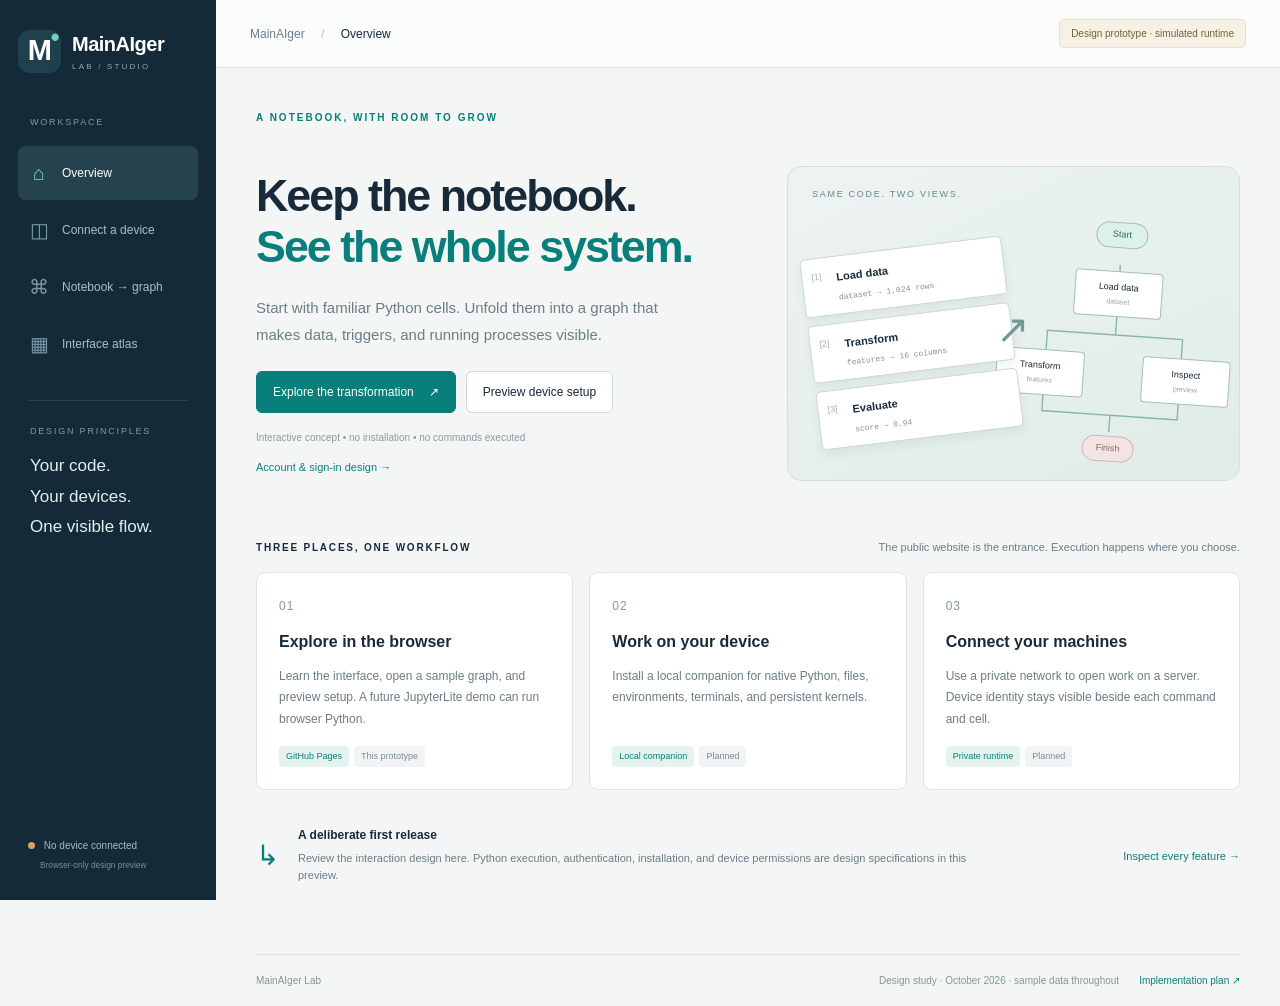
==== site/index.html @ 57a58c7a "Add MainAIger notebook-to-graph prototype, design plan, and document bridge" ====
<!doctype html>
<html lang="en">
<head>
  <meta charset="utf-8">
  <meta name="viewport" content="width=device-width, initial-scale=1">
  <meta name="description" content="MainAIger Lab design preview: familiar notebooks, connected graphs, and visible processes.">
  <meta name="theme-color" content="#142a38">
  <title>MainAIger Lab — Design Preview</title>
  <link rel="stylesheet" href="styles.css">
</head>
<body>
  <aside class="rail" aria-label="Main navigation">
    <a class="brand" href="#welcome" aria-label="MainAIger home"><span class="brandmark">M<span>•</span></span><span>MainAIger<small>LAB / STUDIO</small></span></a>
    <div class="rail-label">WORKSPACE</div>
    <nav>
      <button data-view="welcome" class="nav-item active"><span>⌂</span> Overview</button>
      <button data-view="setup" class="nav-item"><span>◫</span> Connect a device</button>
      <button data-view="lab" class="nav-item"><span>⌘</span> Notebook → graph</button>
      <button data-view="atlas" class="nav-item"><span>▦</span> Interface atlas</button>
    </nav>
    <div class="rail-divider"></div>
    <div class="rail-label">DESIGN PRINCIPLES</div>
    <div class="rail-note">Your code.<br>Your devices.<br>One visible flow.</div>
    <div class="rail-foot"><span class="dot amber"></span> No device connected<small>Browser-only design preview</small></div>
  </aside>
  <main>
    <header class="topbar"><div class="breadcrumbs">MainAIger <span>/</span> <b id="page-name">Overview</b></div><span class="prototype-badge">Design prototype · simulated runtime</span></header>
    <section id="view-welcome" class="view active" aria-labelledby="welcome-title">
      <div class="hero-eyebrow">A NOTEBOOK, WITH ROOM TO GROW</div>
      <div class="hero"><div><h1 id="welcome-title">Keep the notebook.<br><em>See the whole system.</em></h1><p>Start with familiar Python cells. Unfold them into a graph that makes data, triggers, and running processes visible.</p><div class="hero-actions"><button class="button primary" data-view="lab">Explore the transformation <span>↗</span></button><button class="button" data-view="setup">Preview device setup</button></div><div class="hero-caption">Interactive concept • no installation • no commands executed</div><button class="text-button" id="welcome-account" style="margin-top:14px">Account & sign-in design →</button></div><div class="hero-graphic" aria-label="A notebook of cells becomes a graph"><div class="graphic-label">SAME CODE. TWO VIEWS.</div><div class="mini-notebook"><div><i>[1]</i><b>Load data</b><span>dataset → 1,024 rows</span></div><div><i>[2]</i><b>Transform</b><span>features → 16 columns</span></div><div><i>[3]</i><b>Evaluate</b><span>score → 0.94</span></div></div><div class="graphic-arrow">↗</div><div class="mini-graph"><span class="mini-start">Start</span><div class="mini-box first">Load data <small>dataset</small></div><div class="mini-box second">Transform <small>features</small></div><div class="mini-box third">Inspect <small>preview</small></div><span class="mini-finish">Finish</span><svg viewBox="0 0 280 230" aria-hidden="true"><path d="M140 28V50M140 83V107H63V133M140 107H216V133M63 171V198H140V217M216 171V198H140"/></svg></div></div></div>
      <div class="section-heading"><span>THREE PLACES, ONE WORKFLOW</span><small>The public website is the entrance. Execution happens where you choose.</small></div>
      <div class="three-grid"><article class="mode-card"><span class="mode-number">01</span><h2>Explore in the browser</h2><p>Learn the interface, open a sample graph, and preview setup. A future JupyterLite demo can run browser Python.</p><span class="tag">GitHub Pages</span><span class="tag neutral">This prototype</span></article><article class="mode-card"><span class="mode-number">02</span><h2>Work on your device</h2><p>Install a local companion for native Python, files, environments, terminals, and persistent kernels.</p><span class="tag">Local companion</span><span class="tag neutral">Planned</span></article><article class="mode-card"><span class="mode-number">03</span><h2>Connect your machines</h2><p>Use a private network to open work on a server. Device identity stays visible beside each command and cell.</p><span class="tag">Private runtime</span><span class="tag neutral">Planned</span></article></div>
      <div class="note-banner"><span>↳</span><div><b>A deliberate first release</b><p>Review the interaction design here. Python execution, authentication, installation, and device permissions are design specifications in this preview.</p></div><button class="text-button" data-view="atlas">Inspect every feature →</button></div>
    </section>
    <section id="view-setup" class="view" aria-labelledby="setup-title">
      <div class="page-title"><div><div class="hero-eyebrow">GUIDED ONBOARDING</div><h1 id="setup-title">Give your work a home.</h1><p>One setup notebook, with a clear device and permission boundary.</p></div><span class="pill amber">Preview — no system changes</span></div>
      <div class="setup-layout"><ol id="setup-steps" class="step-list"></ol><div class="setup-body"><div id="setup-content"></div><div class="setup-footer"><button class="button" id="setup-back">← Back</button><span id="step-count"></span><button class="button primary" id="setup-next">Continue →</button></div></div></div>
    </section>
    <section id="view-lab" class="view lab-view" aria-labelledby="lab-title">
      <div class="lab-titlebar"><div><span class="file-icon">◩</span><h1 id="lab-title">signal-experiment.ipymb</h1><span class="saved-mark" id="saved-mark">Demo document</span></div><div class="runtime-pill"><span class="dot amber"></span> Mac controller <span>·</span> Python demo</div></div>
      <div class="menu-bar"><button data-menu="File">File</button><button data-menu="Edit">Edit</button><button data-menu="View">View</button><button data-menu="Run">Run</button><button data-menu="Kernel">Kernel</button><button data-menu="Help">Help</button></div>
      <div class="lab-toolbar"><div class="segmented"><button id="notebook-mode" class="active">Notebook</button><button id="graph-mode">Graph</button></div><div class="toolbar-divider"></div><button class="tool-btn" id="play-transform" title="Animate notebook into graph">▷ <span>Unfold notebook</span></button><input type="range" id="transform-slider" min="0" max="100" value="0" aria-label="Notebook to graph transformation"><button class="tool-btn" id="run-all">▶ Run demo</button><button class="tool-btn" id="run-selected">Run selected</button><button class="tool-btn" id="add-intent">＋ Intent</button><button class="tool-btn" id="export-button">↓ Export</button></div>
      <div class="lab-workspace"><aside class="file-panel"><div class="panel-head">FILES <button class="icon-btn" id="toggle-files" aria-label="Collapse file panel">‹</button></div><div class="tree-row">⌄ <b>online_exp</b></div><button class="tree-row selected" data-file="signal-experiment.ipymb">◩ signal-experiment</button><button class="tree-row" data-file="data.csv">▤ data.csv</button><button class="tree-row" data-file="README.md">▧ README.md</button><div class="file-scope"><span class="dot amber"></span><b>Demo workspace</b><small>Files shown are examples.</small><button class="text-button" data-view="setup">Choose a workspace →</button></div><div class="panel-head">CANVAS LEGEND</div><div class="legend"><span><i class="control-line"></i>Execution trigger</span><span><i class="data-line"></i>Named data</span><span><i class="markdown-square"></i>Human intent</span></div></aside><div class="canvas-shell"><div class="canvas-notice"><span id="canvas-caption">Notebook view · familiar cells, outputs, and execution counts</span><button class="text-button" id="reset-demo">Reset demo</button></div><div class="canvas-viewport" id="canvas-viewport" tabindex="0" aria-label="Notebook and graph canvas. Drag a node header to move it in graph view; drag empty space to pan."><div class="canvas-world" id="canvas-world"><svg id="edge-layer" aria-hidden="true"></svg><div id="nodes-layer"></div></div></div><div class="canvas-controls"><button id="zoom-out" aria-label="Zoom out">−</button><span id="zoom-label">100%</span><button id="zoom-in" aria-label="Zoom in">+</button><button id="fit-canvas" title="Fit the whole graph as an overview; zoom in to read cells">Fit overview</button><button id="arrange-canvas">Arrange</button><button id="layout-direction">Top ↓</button></div><div class="minimap" aria-label="Graph overview"><span>OVERVIEW</span><div class="minimap-dots"><i></i><i></i><i></i><i></i><i></i></div></div></div><aside class="inspector"><div class="inspector-tabs"><button class="active" data-inspector="variables">Variables</button><button data-inspector="processes">Processes</button></div><div id="inspector-content"></div></aside></div>
      <div class="statusbar"><span id="run-status"><span class="dot gray"></span> Demo idle</span><span id="selection-status">Select a cell to inspect it</span><span>Simulation · no Python kernel</span></div>
    </section>
    <section id="view-atlas" class="view" aria-labelledby="atlas-title"><div class="page-title"><div><div class="hero-eyebrow">FEATURE-BY-FEATURE INTERFACE</div><h1 id="atlas-title">A place for every capability.</h1><p>Select a feature to inspect its controls, behavior, and first implementation.</p></div><button class="button" data-view="lab">Open canvas ↗</button></div><div id="atlas-filters" class="atlas-filters"></div><div id="atlas-grid" class="atlas-grid"></div></section>
    <footer class="page-footer">MainAIger Lab <span>Design study · October 2026 · sample data throughout</span><a href="design-plan.html">Implementation plan ↗</a></footer>
  </main>
  <div id="toast" role="status" aria-live="polite"></div>
  <dialog id="detail-dialog"><div class="dialog-top"><span id="dialog-eyebrow">DESIGN DETAIL</span><button id="close-dialog" class="icon-btn" aria-label="Close dialog">×</button></div><div id="dialog-content"></div></dialog>
  <script src="app.js"></script>
</body>
</html>
---- site/styles.css ----
:root{--ink:#182a3a;--muted:#6b7d87;--teal:#087f7a;--teal-soft:#e5f3ef;--paper:#f4f6f6;--line:#dce4e5;--navy:#142a38;--blue:#5470b8;--amber:#ae7427;--red:#c85b5b;--shadow:0 8px 30px #18303d0c}*{box-sizing:border-box}body{margin:0;background:var(--paper);color:var(--ink);font:14px/1.5 Inter,-apple-system,BlinkMacSystemFont,"Segoe UI",sans-serif}button,input,select{font:inherit}button,a,input,select,summary{outline-offset:4px}button{cursor:pointer}button:disabled{cursor:not-allowed;opacity:.45}a{color:var(--teal)}.rail{position:fixed;inset:0 auto 0 0;width:216px;background:var(--navy);color:#d2dfe3;padding:29px 18px;display:flex;flex-direction:column;z-index:10}.brand{display:flex;gap:11px;text-decoration:none;color:#fff;font-weight:650;font-size:20px;align-items:center;letter-spacing:-.5px}.brand small{display:block;font-size:8px;letter-spacing:2.2px;font-weight:500;color:#92a9b1;margin-top:2px}.brandmark{font-size:29px;background:#20404d;border-radius:12px;width:43px;height:43px;display:flex;align-items:center;justify-content:center;position:relative}.brandmark span{color:#71d0ba;font-size:25px;position:absolute;top:-11px;right:2px}.rail-label{font-size:9px;letter-spacing:1.8px;color:#7f99a5;margin:43px 12px 13px}.nav-item{display:flex;width:100%;border:0;background:transparent;color:#a9bec8;padding:12px 10px;align-items:center;gap:12px;text-align:left;border-radius:7px;font-size:12px;margin:3px 0}.nav-item span{font-size:20px;width:22px;text-align:center;color:#789aa7}.nav-item:hover,.nav-item.active{background:#25424f;color:#fff}.nav-item.active span{color:#76d4c2}.rail-divider{border-top:1px solid #2b434f;margin:26px 10px 0}.rail-divider+.rail-label{margin-top:24px}.rail-note{font-size:17px;line-height:1.8;color:#e3eeef;margin:0 12px}.rail-foot{margin-top:auto;padding:20px 10px 0;font-size:10px;color:#a5bbc5}.rail-foot small{display:block;color:#728e9c;margin:6px 0 0 12px}.dot{width:7px;height:7px;background:var(--teal);border-radius:50%;display:inline-block;margin-right:6px}.dot.amber{background:#d8a45c}.dot.gray{background:#9daeb5}main{margin-left:216px;min-height:100vh}.topbar{height:68px;border-bottom:1px solid var(--line);background:#fbfcfc;display:flex;align-items:center;justify-content:space-between;padding:0 34px;gap:20px}.breadcrumbs{font-size:12px;color:var(--muted)}.breadcrumbs span{padding:0 13px;color:#b0bec3}.breadcrumbs b{font-weight:500;color:var(--ink)}.prototype-badge{font-size:10px;color:#746139;background:#f6f0e5;padding:6px 11px;border:1px solid #eadfc9;border-radius:5px}.view{display:none;padding:42px 40px 24px;max-width:1600px;margin:auto}.view.active{display:block}.hero-eyebrow{font-size:10px;font-weight:700;letter-spacing:2px;color:var(--teal);margin-bottom:16px}.hero{display:grid;grid-template-columns:1.08fr 1fr;gap:42px;align-items:center;min-height:365px}.hero h1{font-size:clamp(34px,3.5vw,57px);line-height:1.13;letter-spacing:-2px;font-weight:560;margin:0}.hero h1 em{font-style:normal;color:var(--teal)}.hero p{font-size:15px;color:var(--muted);line-height:1.8;max-width:450px;margin:23px 0}.hero-actions{display:flex;gap:10px;flex-wrap:wrap}.button{padding:11px 16px;border:1px solid #ccd9dd;border-radius:6px;background:#fff;color:var(--ink);font-size:12px;display:inline-flex;align-items:center;justify-content:center;gap:15px}.button:hover{border-color:var(--teal);background:#edf7f4}.button.primary{background:var(--teal);border-color:var(--teal);color:white}.button.primary:hover{background:#056b67}.hero-caption{font-size:10px;color:#8a9ba3;margin-top:17px}.hero-graphic{background:linear-gradient(155deg,#edf3f2,#e0ece9);height:315px;border:1px solid #d3e1dd;position:relative;border-radius:14px;overflow:hidden}.graphic-label{position:absolute;left:24px;top:21px;font-size:9px;letter-spacing:1.7px;color:#648580}.mini-notebook{position:absolute;top:72px;left:22px;width:45%;z-index:2;transform:rotate(-7deg)}.mini-notebook>div{background:#fff;border:1px solid #c9d8d6;border-radius:5px;margin:8px 0;padding:12px 10px 10px 34px;box-shadow:0 5px 10px #243e3710;font-size:11px;position:relative}.mini-notebook i{position:absolute;left:9px;top:12px;font-size:9px;color:#a1b3b0;font-style:normal}.mini-notebook span{display:block;font-family:monospace;font-size:8px;color:#82948f;margin-top:6px}.graphic-arrow{font-size:40px;color:#749b93;position:absolute;top:132px;left:46%;z-index:4}.mini-graph{position:absolute;right:0;top:55px;width:55%;height:240px;transform:rotate(4deg)}.mini-graph svg{position:absolute;inset:0;width:100%;height:100%;z-index:0;overflow:visible}.mini-graph path{stroke:#89b6aa;stroke-width:1.6;fill:none}.mini-box,.mini-start,.mini-finish{position:absolute;font-size:9px;background:#fff;border:1px solid #a2c0b6;border-radius:4px;z-index:1;padding:9px;width:88px;text-align:center}.mini-box small{display:block;font-size:7px;color:#8ca99d;margin-top:2px}.mini-box.first{left:calc(50% - 44px);top:49px}.mini-box.second{left:7px;top:132px}.mini-box.third{right:7px;top:132px}.mini-start,.mini-finish{width:52px;left:calc(50% - 26px);padding:5px;border-radius:20px;background:#dcf1e8;color:#207253}.mini-start{top:0}.mini-finish{top:214px;color:#9b6061;border-color:#d4b3b0;background:#f2e5e1}.section-heading{display:flex;align-items:center;justify-content:space-between;gap:20px;margin:33px 0 16px}.section-heading>span{font-size:10px;letter-spacing:1.8px;font-weight:650}.section-heading small{color:var(--muted);font-size:11px}.three-grid{display:grid;grid-template-columns:repeat(3,1fr);gap:16px}.mode-card{padding:22px;background:#fff;border:1px solid var(--line);border-radius:9px}.mode-number{font-size:12px;color:#819b99;letter-spacing:1px}.mode-card h2{font-size:16px;font-weight:600;margin:14px 0 10px}.mode-card p{color:var(--muted);font-size:12px;line-height:1.8;min-height:65px}.tag,.pill{display:inline-block;border-radius:4px;padding:4px 7px;background:var(--teal-soft);font-size:9px;color:var(--teal);margin:3px 5px 0 0}.tag.neutral{background:#f1f4f5;color:#7b8d96}.pill.amber{background:#f8f1e5;color:#947034}.note-banner{display:flex;gap:19px;padding:22px 0;align-items:center;margin-top:12px}.note-banner>span{font-size:28px;color:var(--teal)}.note-banner b{font-size:12px;font-weight:600}.note-banner p{margin:5px 0;color:var(--muted);font-size:11px;max-width:680px}.text-button{border:0;background:none;padding:0;color:var(--teal);font-size:11px;text-align:left}.note-banner .text-button{margin-left:auto;white-space:nowrap}.page-footer{display:flex;border-top:1px solid var(--line);margin:20px 40px 0;padding:18px 0;color:#82969d;font-size:10px;gap:20px}.page-footer span{margin-left:auto}.page-footer a{text-decoration:none}.page-title{display:flex;justify-content:space-between;align-items:center;gap:20px;margin-bottom:30px}.page-title h1{font-size:32px;letter-spacing:-1px;font-weight:550;margin:0}.page-title p{color:var(--muted);font-size:13px;margin:10px 0 0}.page-title .hero-eyebrow{margin-bottom:8px}.setup-layout{display:grid;grid-template-columns:210px minmax(0,1fr);gap:30px;max-width:1050px}.step-list{list-style:none;margin:0;padding:8px 0}.step-list button{border:0;background:none;padding:14px 8px;text-align:left;width:100%;display:flex;align-items:center;gap:12px;font-size:12px;color:var(--muted)}.step-list b{width:27px;height:27px;border:1px solid #cad7d8;border-radius:50%;font-size:10px;display:grid;place-items:center;font-weight:500}.step-list .active{color:var(--teal);font-weight:600}.step-list .active b{background:var(--teal);border-color:var(--teal);color:#fff}.step-list .complete b{background:#dfeee7;border-color:#dfeee7;color:var(--teal)}.setup-body{background:white;border:1px solid var(--line);border-radius:10px;box-shadow:var(--shadow);overflow:hidden}.setup-body h2{font-size:23px;font-weight:550;letter-spacing:-.5px;margin:0 0 8px}.setup-body p{color:var(--muted);font-size:12px;line-height:1.8}.setup-body #setup-content{padding:30px;min-height:425px}.setup-footer{display:flex;align-items:center;justify-content:space-between;border-top:1px solid var(--line);padding:17px 27px;background:#fafcfc}.setup-footer>span{font-size:10px;color:#8b9fa4}.field-label{font-size:11px;display:block;font-weight:600;margin:18px 0 7px}.text-field{border:1px solid #cfdcdd;border-radius:5px;padding:11px 12px;background:#fbfcfc;width:100%;font-size:12px;color:var(--ink)}.field-row{display:flex;gap:10px;align-items:center}.field-row .text-field{flex:1}.choice-row{display:flex;gap:10px;margin:20px 0}.choice-card{border:1px solid var(--line);background:#fff;border-radius:6px;padding:14px;flex:1;text-align:left}.choice-card b{display:block;font-size:12px}.choice-card span{font-size:10px;color:var(--muted);display:block;margin-top:5px}.choice-card.selected{border-color:var(--teal);background:#eef7f4}.path-preview{font:11px/1.9 ui-monospace,SFMono-Regular,Consolas,monospace;background:#f4f7f6;border-radius:5px;padding:14px 16px;white-space:pre-wrap;color:#5d7c74;margin-top:17px}.permission-row{display:flex;border:1px solid var(--line);border-radius:5px;margin:8px 0;padding:11px 13px;align-items:center;gap:12px;font-size:11px}.permission-row input{accent-color:var(--teal)}.permission-row small{display:block;color:var(--muted)}.permission-row select{margin-left:auto;border:1px solid var(--line);background:#fff;border-radius:3px;padding:3px;font-size:10px}.inline-note{font-size:10px;color:#8d783e;border-left:3px solid #dbc897;background:#faf7ef;padding:10px 12px;margin:15px 0}.command-cell{border:1px solid #d6e0e1;border-radius:6px;margin:15px 0;overflow:hidden}.command-meta{background:#f0f5f5;padding:8px 12px;display:flex;justify-content:space-between;font-size:9px;color:#71878b;align-items:center}.command-cell pre{font-size:11px;line-height:1.8;padding:13px;margin:0;overflow:auto}.command-output{border-top:1px solid var(--line);padding:11px 13px;font:10px/1.8 ui-monospace,monospace;color:#588578;background:#f8fbf9;white-space:pre-wrap}.metric-grid{display:grid;grid-template-columns:repeat(3,1fr);gap:10px;margin:18px 0}.metric-tile{background:#f3f7f6;border:1px solid #e3ebea;border-radius:5px;padding:13px}.metric-tile b{display:block;font-size:16px;font-weight:550}.metric-tile span{color:var(--muted);font-size:9px}.checklist{list-style:none;padding:0}.checklist li{padding:9px 0;border-bottom:1px solid #eef3f2;font-size:11px}.checklist li:before{content:'✓';color:var(--teal);margin-right:10px}.process-strip{display:flex;gap:9px;margin:19px 0}.process-strip>div{flex:1;border:1px solid var(--line);border-top:3px solid #5d9c90;border-radius:5px;padding:12px;font-size:10px}.process-strip b{display:block;font-size:12px;margin:4px 0}.process-strip small{color:var(--muted)}.lab-view{padding:18px 20px 0;max-width:none}.lab-titlebar{display:flex;align-items:center;justify-content:space-between;padding:0 4px 14px;gap:12px}.lab-titlebar>div{display:flex;align-items:center;gap:10px}.lab-titlebar h1{font-size:14px;margin:0;font-weight:600}.file-icon{color:var(--teal);font-size:20px}.saved-mark{font-size:9px;color:#92a3aa}.runtime-pill{font-size:10px;background:white;border:1px solid var(--line);border-radius:20px;padding:6px 10px}.runtime-pill>span:not(.dot){color:#a5b7bc;padding:0 4px}.menu-bar{border:1px solid var(--line);border-bottom:0;border-radius:6px 6px 0 0;background:#fff;padding:4px 10px;display:flex;gap:6px}.menu-bar button{background:none;border:0;color:var(--muted);font-size:11px;padding:5px 7px}.menu-bar button:hover{background:var(--paper)}.lab-toolbar{display:flex;align-items:center;gap:9px;padding:9px 12px;border:1px solid var(--line);background:#f9fbfb;flex-wrap:wrap}.segmented{display:flex;background:#eaf0f0;border-radius:4px;padding:3px}.segmented button{border:0;border-radius:3px;background:transparent;font-size:10px;color:#76908e;padding:6px 11px}.segmented button.active{background:white;color:var(--teal);box-shadow:0 1px 4px #1a4b3e12}.toolbar-divider{height:22px;width:1px;background:var(--line);margin:0 2px}.tool-btn{border:1px solid transparent;background:none;padding:5px;font-size:10px;color:#506b74;white-space:nowrap}.tool-btn:hover{background:#edf4f2;border-color:#d7e6df;border-radius:3px}#transform-slider{width:78px;accent-color:var(--teal);height:12px}.lab-workspace{display:grid;grid-template-columns:155px minmax(0,1fr) 215px;height:580px;border:1px solid var(--line);border-top:0;background:white}.file-panel{border-right:1px solid var(--line);background:#fafcfc;overflow:hidden}.panel-head{font-size:8px;letter-spacing:1.3px;color:#82979f;font-weight:600;padding:16px 12px 11px;display:flex;align-items:center;justify-content:space-between}.icon-btn{background:transparent;border:0;font-size:20px;line-height:1;color:#789398;padding:0 3px}.tree-row{width:100%;font-size:9px;padding:9px 8px;border:0;background:none;text-align:left;color:#677e88;white-space:nowrap}.tree-row.selected{background:#e9f2ef;color:var(--teal);border-left:2px solid var(--teal)}.file-scope{padding:20px 11px 19px;border-bottom:1px solid var(--line);margin-top:20px;font-size:8px}.file-scope b{font-weight:600}.file-scope small{display:block;color:#94a3a9;margin:6px 0 12px}.file-scope .text-button{font-size:8px}.legend{display:grid;gap:12px;padding:2px 12px;font-size:8px;color:#6d858c}.legend span{display:flex;align-items:center;gap:7px}.control-line,.data-line{display:inline-block;width:20px;border-top:2px solid #7a9198}.data-line{border-color:#4c90b3;border-top-style:dashed}.markdown-square{width:12px;height:10px;background:#e4e2f3;border-radius:2px;display:inline-block;margin-right:8px}.canvas-shell{position:relative;overflow:hidden;background:#f7faf9}.canvas-notice{position:absolute;top:0;left:0;right:0;z-index:4;background:#f7faf9e8;border-bottom:1px solid #e4ece8;padding:9px 12px;display:flex;justify-content:space-between;gap:15px;font-size:9px;color:#8a9f9d}.canvas-notice .text-button{font-size:9px;white-space:nowrap}.canvas-viewport{width:100%;height:100%;overflow:hidden;background-image:radial-gradient(#d1dfd9 1px,transparent 1px);background-size:20px 20px;touch-action:none;cursor:grab}.canvas-viewport:active{cursor:grabbing}.canvas-world{position:absolute;width:1400px;height:2000px;transform-origin:0 0;left:0;top:0}#edge-layer{position:absolute;inset:0;width:1400px;height:2000px;overflow:visible;pointer-events:none}#nodes-layer{position:absolute;inset:0;pointer-events:none}.node{position:absolute;width:330px;border:1px solid #ccdcd7;border-radius:6px;background:#fff;box-shadow:0 3px 8px #1a413708;pointer-events:auto;user-select:none;overflow:visible}.node.selected{border-color:var(--teal);box-shadow:0 0 0 2px #1d9d8920,0 4px 12px #1d513510}.node.running{box-shadow:0 0 0 3px #7ad5b444}.node.completed .node-head:after{content:'✓';margin-left:auto;color:var(--teal)}.node-head{display:flex;gap:8px;align-items:center;padding:8px 10px;border-bottom:1px solid #edf1ef;font-size:10px;cursor:grab;min-height:34px;background:#fbfdfc;border-radius:6px 6px 0 0}.node-number{color:#9cafaa;font:9px monospace}.node-head b{font-weight:550}.node-head .node-kind{font-size:7px;color:#9aadaa;margin-left:auto;letter-spacing:.5px}.node pre{margin:0;padding:10px 12px;font:9px/1.65 ui-monospace,SFMono-Regular,Consolas,monospace;color:#455b66;white-space:pre-wrap;user-select:text}.node-code{position:relative}.code-toggle{position:absolute;right:7px;top:4px;font-size:8px;color:#8ca09c;border:0;background:#fff;padding:1px 3px}.node-output{background:#f5f9f7;border-top:1px solid #e7eeea;padding:7px 10px;font:8px/1.7 monospace;color:#648076;border-radius:0 0 6px 6px;user-select:text}.node-output button{float:right;background:none;border:0;font-size:8px;color:#8da49b}.node-output.hidden .output-content{display:none}.node-code.hidden pre{display:none}.node-code.hidden{height:20px}.node.markdown{background:#f5f4fa;border-color:#d8d5e7}.node.markdown .node-head{background:#f0eef7}.node.markdown .markdown-text{font-size:10px;line-height:1.7;color:#7d7790;padding:10px 12px}.node.trigger{width:105px;border-radius:30px;text-align:center;border-color:#98c6b2;background:#e3f4e9;box-shadow:none}.node.trigger .node-head{border:0;background:transparent;justify-content:center;border-radius:30px;font-size:11px;color:#287854;padding:12px}.node.finish{border-color:#d5ada8;background:#f9e9e5}.node.finish .node-head{color:#b26760}.node .port{position:absolute;width:7px;height:7px;background:#fff;border:1.5px solid #8aaca0;border-radius:50%;z-index:3;pointer-events:none}.node .port.input{top:-4px;left:calc(50% - 3px)}.node .port.output{bottom:-4px;left:calc(50% - 3px)}.node .port.data{right:-4px;top:50%;background:#e5f0f8;border-color:#6c96b0}.node .node-run{border:0;background:#e9f3ee;color:var(--teal);font-size:9px;width:18px;height:18px;padding:0;border-radius:3px}.canvas-controls{position:absolute;bottom:14px;left:14px;display:flex;align-items:center;gap:1px;background:white;border:1px solid var(--line);border-radius:5px;box-shadow:var(--shadow);z-index:4}.canvas-controls button,.canvas-controls span{border:0;background:none;padding:8px;font-size:9px;color:#69837c;min-width:25px}.canvas-controls button:hover{background:#e7f2ec}.minimap{position:absolute;right:13px;bottom:14px;width:90px;height:69px;background:#ffffffeb;border:1px solid var(--line);border-radius:4px;padding:7px;font-size:6px;letter-spacing:1px;color:#8a9f97}.minimap-dots{height:45px;position:relative}.minimap-dots i{position:absolute;width:12px;height:5px;background:#acc6b9;border:1px solid #91b4a2;left:30px;top:3px}.minimap-dots i:nth-child(2){top:12px}.minimap-dots i:nth-child(3){top:23px;left:16px}.minimap-dots i:nth-child(4){top:23px;left:44px}.minimap-dots i:nth-child(5){top:34px}.inspector{border-left:1px solid var(--line);overflow:auto;background:#fff}.inspector-tabs{display:flex;border-bottom:1px solid var(--line)}.inspector-tabs button{flex:1;border:0;border-bottom:2px solid transparent;background:none;font-size:10px;color:#81949b;padding:12px 4px}.inspector-tabs button.active{border-bottom-color:var(--teal);color:var(--teal)}.inspector-block{padding:14px 12px;border-bottom:1px solid #eef2f1}.inspector-block h3{font-size:10px;font-weight:600;margin:0 0 12px}.inspector-block p{font-size:9px;color:#8b9c9f;line-height:1.8;margin:7px 0}.inspect-row{display:flex;justify-content:space-between;font-size:9px;margin:9px 0;gap:8px}.inspect-row span:first-child{color:#8da09d}.variable-table{border-collapse:collapse;width:100%;font-size:8px}.variable-table th{text-align:left;color:#8fa39c;font-weight:500;padding:4px 1px;border-bottom:1px solid var(--line)}.variable-table td{padding:8px 1px;border-bottom:1px solid #edf2ef}.variable-table td:first-child{color:var(--teal);font-family:monospace}.empty-state{text-align:center;padding:20px 0}.empty-state span{font-size:28px;color:#bbcec4}.empty-state p{font-size:9px}.state-badge{display:inline-block;font-size:8px;color:#967137;background:#fcf4e5;padding:3px 6px;border-radius:3px}.small-button{font-size:9px;border:1px solid #d7e4dc;background:#f6faf7;border-radius:3px;padding:6px 8px;color:#51846c;margin:5px 3px 0 0}.missing-card{border:1px solid #e8d3a9;background:#fcf7ec;padding:10px;border-radius:4px;margin:10px 0;font-size:9px;color:#957444}.meter{height:4px;background:#edf2ef;border-radius:3px;margin:5px 0 13px;overflow:hidden}.meter i{display:block;background:#91b7a3;height:4px;width:28%}.statusbar{border:1px solid var(--line);border-top:0;border-radius:0 0 5px 5px;display:flex;justify-content:space-between;gap:12px;padding:7px 11px;background:#f6faf8;font-size:8px;color:#7e978c}.statusbar .dot{width:5px;height:5px}.atlas-filters{display:flex;gap:8px;flex-wrap:wrap;margin-bottom:20px}.atlas-filters button{border:1px solid var(--line);border-radius:20px;background:white;font-size:11px;color:#789087;padding:6px 13px}.atlas-filters button.active{background:var(--teal);color:white;border-color:var(--teal)}.atlas-grid{display:grid;grid-template-columns:repeat(3,minmax(0,1fr));gap:17px}.atlas-card{border:1px solid var(--line);border-radius:7px;background:#fff;text-align:left;overflow:hidden;padding:0;color:var(--ink);box-shadow:0 3px 15px #19372b03;transition:transform .2s,box-shadow .2s}.atlas-card:hover{transform:translateY(-3px);box-shadow:var(--shadow)}.atlas-preview{height:120px;background:#edf4f1;display:flex;align-items:center;justify-content:center;padding:18px;position:relative;overflow:hidden}.atlas-card:nth-child(3n+2) .atlas-preview{background:#edf1f6}.atlas-card:nth-child(3n) .atlas-preview{background:#f4f0e9}.atlas-description{padding:16px 18px 19px}.atlas-description small{font-size:8px;color:#8a9e94;letter-spacing:1px;text-transform:uppercase}.atlas-description h2{font-size:14px;margin:6px 0;font-weight:600}.atlas-description p{font-size:10px;color:#82958d;line-height:1.8;margin:6px 0 0}.mock-card{background:#fff;border:1px solid #cbdcd3;border-radius:4px;box-shadow:0 3px 7px #17392608;padding:10px;font-size:9px;min-width:90px}.mock-card b{font-size:9px}.mock-card small{font-size:7px;color:#89a393;display:block;margin-top:4px}.mock-arrow{font-size:18px;color:#93b9a2;padding:8px}.mock-dot{padding:9px 13px;border:1px solid #a2c8ae;background:#dfeee0;border-radius:25px;font-size:8px}.mock-dot.red{background:#f1dcd7;border-color:#cba39c}.mock-line{height:3px;background:#e4ebe7;margin:6px 0;border-radius:2px}.mock-line.short{width:60%}.mock-tabs{display:flex;font-size:7px;background:#e8eeeb;gap:2px;padding:3px;margin-bottom:8px}.mock-tabs span{padding:3px 9px;background:#fff;border-radius:2px}.mock-variable{display:flex;justify-content:space-between;gap:22px;font:8px/1.8 monospace;color:#5d8771}.mock-toggle{width:25px;height:13px;background:#87b49c;border-radius:12px;display:inline-block;position:relative;vertical-align:middle;margin-left:10px}.mock-toggle:after{content:'';width:9px;height:9px;border-radius:50%;background:white;position:absolute;right:2px;top:2px}.mock-branch{display:flex;flex-direction:column;gap:10px}.mock-tag{background:#e3eee7;padding:4px 8px;border-radius:4px;font:8px monospace;color:#75947f;display:inline-block;margin:2px}.mock-permission{font-size:8px;padding:5px 0;border-bottom:1px solid #eef2ef}.mock-state{width:8px;height:8px;border-radius:50%;background:#85b694;display:inline-block;margin-right:6px}.mock-state.gray{background:#c6d0cb}.mock-state.red{background:#d1978c}.mock-plus{font-size:20px;color:#91a99a;margin:0 10px}.mock-code{font:8px/1.8 monospace;color:#5d7b66;white-space:pre}.mock-progress{height:3px;background:#dfe8e2;width:110px;margin-top:8px}.mock-progress:after{content:'';display:block;width:60%;background:#70a78b;height:3px}#toast{position:fixed;bottom:25px;left:calc(50% + 100px);transform:translateX(-50%) translateY(20px);opacity:0;pointer-events:none;z-index:30;background:#203c39;color:#e9f6f0;padding:13px 20px;border-radius:7px;font-size:12px;box-shadow:0 6px 20px #14352928;transition:.2s;max-width:600px}#toast.show{transform:translateX(-50%) translateY(0);opacity:1}dialog{border:1px solid #cedbd5;border-radius:12px;width:min(660px,90vw);max-height:85vh;overflow:auto;box-shadow:0 20px 90px #172c3f35;padding:24px 28px;color:var(--ink)}dialog::backdrop{background:#102c3d55;backdrop-filter:blur(3px)}.dialog-top{display:flex;justify-content:space-between;align-items:center;color:#8ba093;font-size:9px;letter-spacing:1.5px;margin-bottom:18px}#dialog-content h2{font-size:24px;letter-spacing:-.5px;font-weight:550;margin:10px 0}#dialog-content p,#dialog-content li{font-size:12px;line-height:1.8;color:#71897b}#dialog-content h3{font-size:11px;text-transform:uppercase;letter-spacing:1px;margin-top:22px;color:#5e7c6b}#dialog-content .atlas-preview{height:160px;border-radius:6px;margin:20px 0}#dialog-content .button{margin-top:12px}#dialog-content pre{background:#f3f7f4;border:1px solid #e0e9e2;border-radius:5px;padding:15px;font:11px/1.7 monospace;overflow:auto}#dialog-content code{color:#457965;font-size:11px}.code-comment{color:#98aa9f}.code-keyword{color:#8d6ca1}.demo-alias{border:1px dashed #8bb6a0;background:#eaf5ed;color:#4c8962;border-radius:20px;padding:7px 10px;position:absolute;font-size:9px}.file-collapsed .lab-workspace{grid-template-columns:35px minmax(0,1fr) 215px}.file-collapsed .file-panel>*:not(.panel-head){display:none}.file-collapsed .file-panel .panel-head{font-size:0;padding:16px 10px}.file-collapsed .file-panel .panel-head:not(:first-child){display:none}.node:focus-visible{outline:2px solid var(--blue)}
@media(min-width:1500px){.lab-workspace{height:690px;grid-template-columns:170px minmax(0,1fr) 235px}.hero{min-height:400px}.hero-graphic{height:355px}.mini-notebook{top:80px}.mini-graph{top:70px}}@media(max-width:1150px){.rail{width:175px;padding:24px 12px}.brand{font-size:17px}.brandmark{width:35px;height:38px;font-size:25px}.brand small{font-size:7px}.nav-item{font-size:10px;padding:11px 8px;gap:8px}.rail-note{font-size:15px}main{margin-left:175px}.topbar{padding:0 25px}.view{padding:30px 25px}.hero{gap:22px}.hero h1{font-size:36px}.hero-graphic{height:295px}.hero-actions .button{font-size:10px;padding:10px}.section-heading small{max-width:330px}.mode-card{padding:18px}.mode-card p{font-size:11px}.lab-view{padding:15px 12px 0}.lab-workspace{grid-template-columns:120px minmax(0,1fr) 180px}.file-scope .text-button{font-size:7px}.node{width:310px}.lab-toolbar{gap:5px;padding:7px}.tool-btn{font-size:9px}.segmented button{padding:5px 8px}.atlas-grid{grid-template-columns:repeat(2,minmax(0,1fr))}.page-footer{margin:20px 25px 0}.setup-layout{grid-template-columns:170px minmax(0,1fr);gap:20px}.saved-mark{display:none}#toast{left:calc(50% + 85px)}}@media(max-width:880px){.rail{width:65px;padding:22px 9px}.brand{font-size:0}.brand>span:last-child,.rail-label,.rail-divider,.rail-note,.rail-foot{display:none}.brandmark{font-size:26px;margin:auto}.nav-item{font-size:0;justify-content:center;padding:10px 0;margin:10px 0}.nav-item span{font-size:22px}.rail nav{margin-top:25px}main{margin-left:65px}.hero{grid-template-columns:1fr}.hero-graphic{display:none}.hero h1{font-size:43px}.hero p{max-width:600px}.hero{min-height:300px}.three-grid{gap:10px}.mode-card{padding:15px}.mode-card h2{font-size:14px}.section-heading{align-items:flex-start}.note-banner{align-items:flex-start}.note-banner .text-button{display:none}.lab-workspace{grid-template-columns:minmax(0,1fr) 170px;height:600px}.file-panel{display:none}.file-collapsed .lab-workspace{grid-template-columns:minmax(0,1fr) 170px}.lab-titlebar h1{font-size:12px}.runtime-pill{font-size:8px}.canvas-notice{font-size:8px}.setup-layout{grid-template-columns:1fr}.step-list{display:flex;overflow:auto;gap:6px}.step-list button{font-size:0;justify-content:center;min-width:40px}.step-list b{font-size:10px}.page-footer span{display:none}.page-footer a{margin-left:auto}#toast{left:calc(50% + 30px);max-width:80%}.prototype-badge{font-size:8px}.topbar{height:58px}.page-title h1{font-size:28px}}@media(max-width:580px){.rail{width:50px;padding:18px 5px}.brandmark{font-size:22px;width:32px;height:34px}main{margin-left:50px}.view{padding:25px 17px}.topbar{padding:0 16px;flex-wrap:wrap;gap:0;align-content:center}.breadcrumbs{font-size:9px;flex-basis:100%}.prototype-badge{padding:2px 0;background:none;border:0;font-size:8px}.hero h1{font-size:34px;letter-spacing:-1px}.hero p{font-size:13px}.three-grid{grid-template-columns:1fr}.mode-card p{min-height:0}.section-heading small{display:none}.hero-caption{font-size:9px}.note-banner{padding-top:16px}.page-title{align-items:flex-start;flex-direction:column;gap:10px}.page-title h1{font-size:27px}.page-title p{font-size:11px}.setup-body #setup-content{padding:20px;min-height:400px}.choice-row{flex-direction:column}.field-row{flex-wrap:wrap}.field-row .text-field{min-width:150px}.setup-footer{padding:14px}.lab-view{padding:12px 7px 0}.lab-titlebar{align-items:flex-start;flex-direction:column;gap:5px}.lab-titlebar h1{font-size:12px}.lab-workspace{grid-template-columns:minmax(0,1fr);height:610px}.inspector{display:none}.lab-toolbar{gap:3px}.tool-btn{font-size:8px}.tool-btn span{display:none}#transform-slider{width:45px}.canvas-notice{font-size:7px;gap:5px;padding:8px}.canvas-notice .text-button{font-size:7px}.statusbar{font-size:7px;flex-wrap:wrap}.statusbar>span:last-child{display:none}.atlas-grid{grid-template-columns:1fr}.atlas-preview{height:125px}.atlas-filters button{font-size:9px;padding:5px 9px}.page-footer{margin:15px 17px 0;font-size:8px}.metric-grid{gap:5px}.metric-tile{padding:9px}.metric-tile b{font-size:13px}.metric-tile span{font-size:8px}.process-strip{flex-direction:column}.minimap{width:70px}.canvas-controls{left:7px;bottom:10px}.canvas-controls button,.canvas-controls span{padding:6px;font-size:8px}.runtime-pill{font-size:8px}dialog{padding:20px}#toast{font-size:10px;padding:11px 15px}}
@media(prefers-reduced-motion:reduce){*,*:before,*:after{animation-duration:.01ms!important;transition-duration:.01ms!important;scroll-behavior:auto!important}}
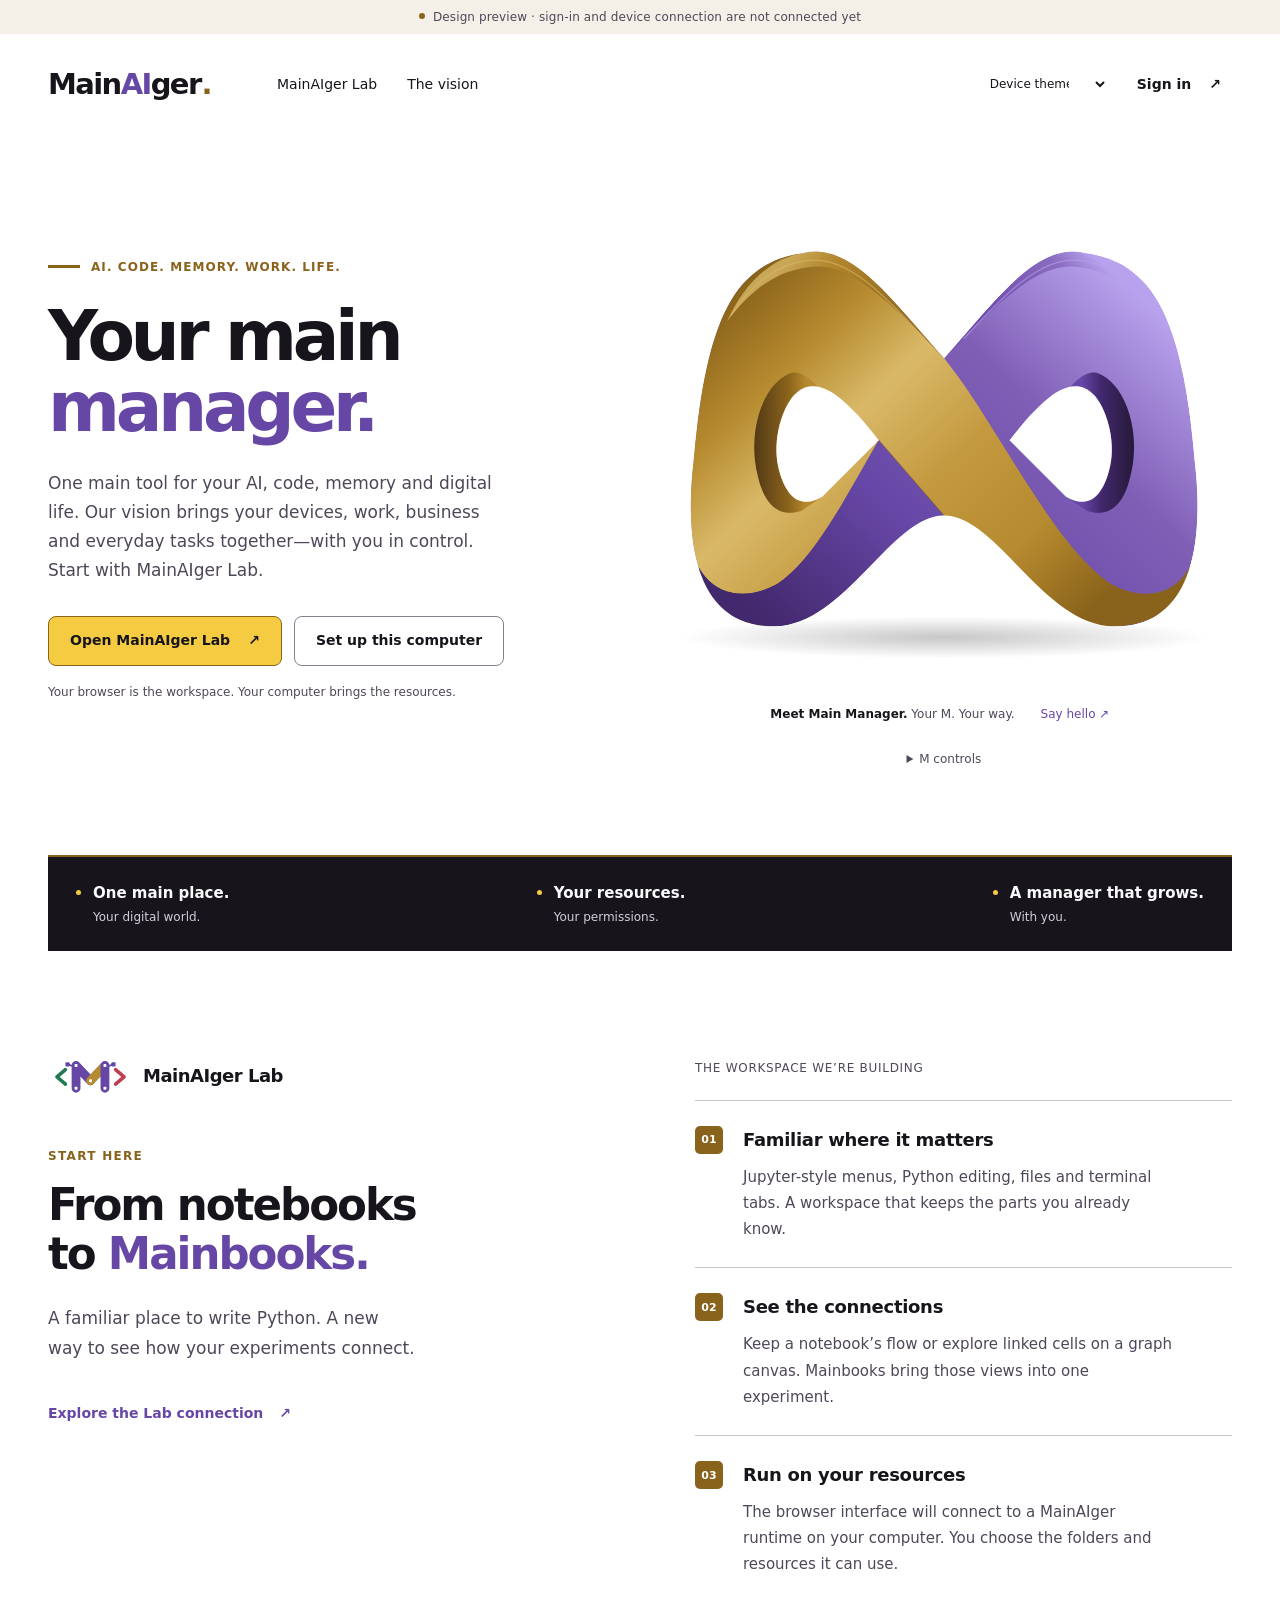
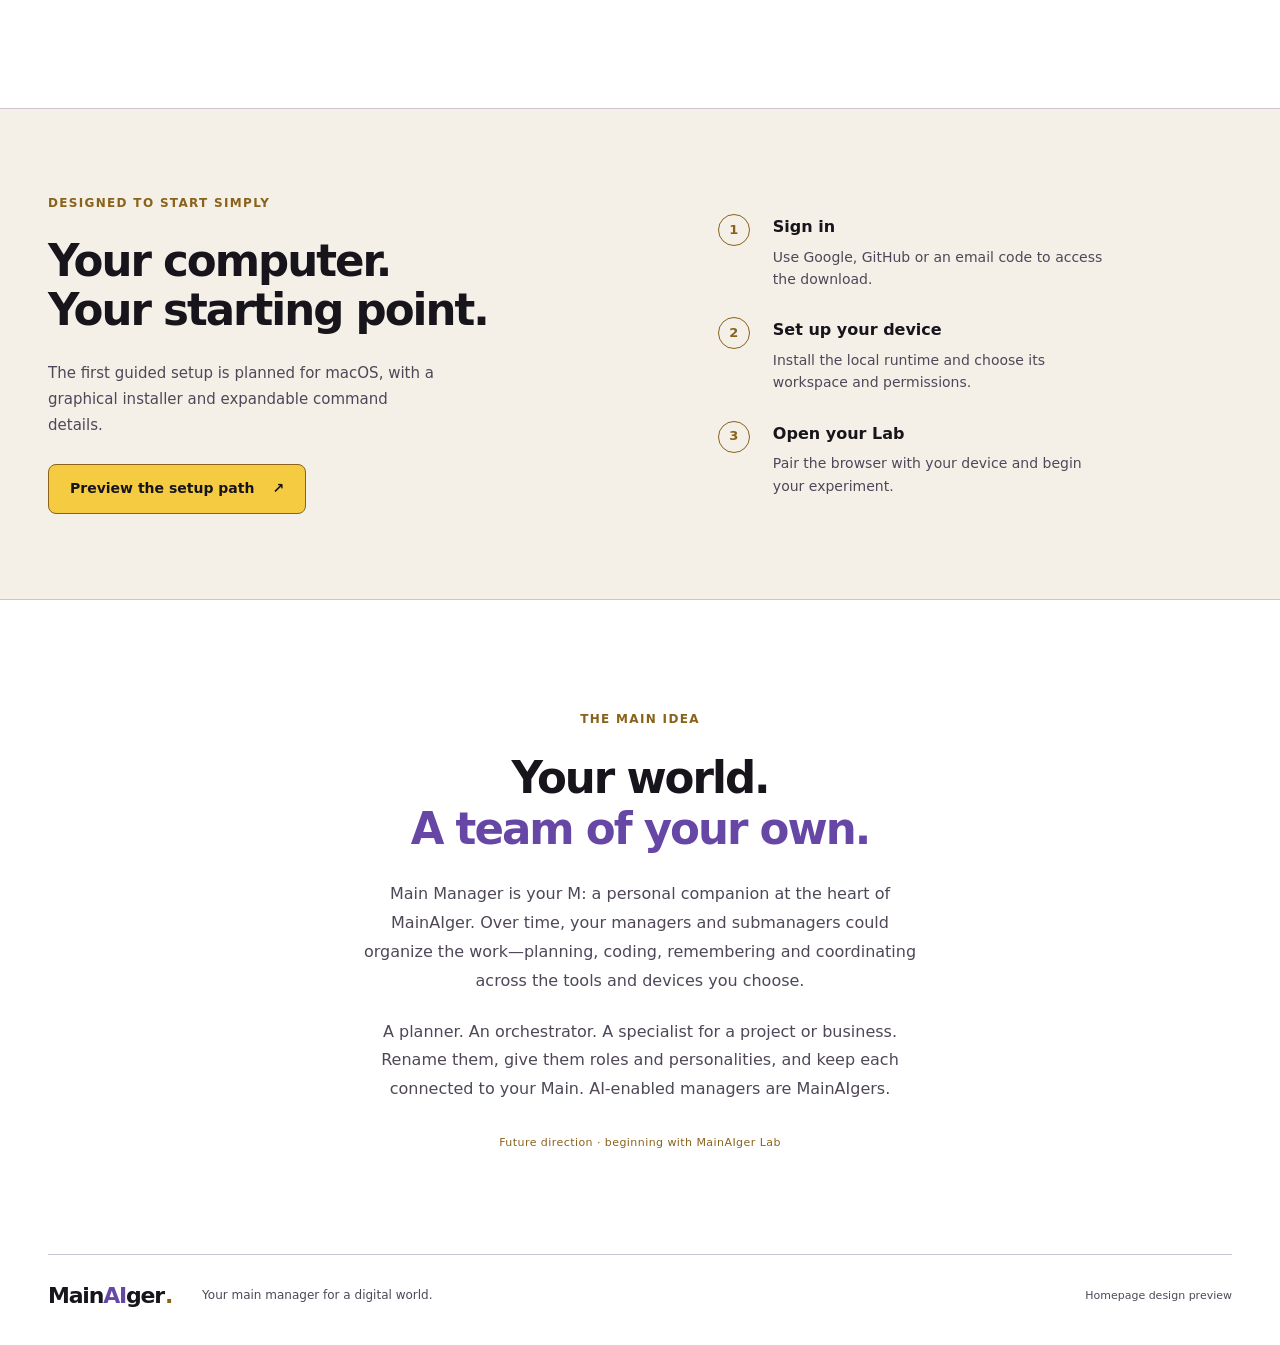
==== commit b561348f: "Publish approved Main Manager homepage and record invite-only auth plan" ====
--- a/site/index.html
+++ b/site/index.html
@@ -1,53 +1,151 @@
 <!doctype html>
-<html lang="en">
+<html lang="en" data-theme="system">
 <head>
   <meta charset="utf-8">
-  <meta name="viewport" content="width=device-width, initial-scale=1">
-  <meta name="description" content="MainAIger Lab design preview: familiar notebooks, connected graphs, and visible processes.">
-  <meta name="theme-color" content="#142a38">
-  <title>MainAIger Lab — Design Preview</title>
+  <meta name="viewport" content="width=device-width,initial-scale=1">
+  <meta name="description" content="MainAIger is the vision of a main manager for your AI, code, memory, devices, work and digital life. Start with MainAIger Lab.">
+  <meta name="color-scheme" content="light dark">
+  <title>MainAIger — Your main manager</title>
   <link rel="stylesheet" href="styles.css">
 </head>
 <body>
-  <aside class="rail" aria-label="Main navigation">
-    <a class="brand" href="#welcome" aria-label="MainAIger home"><span class="brandmark">M<span>•</span></span><span>MainAIger<small>LAB / STUDIO</small></span></a>
-    <div class="rail-label">WORKSPACE</div>
-    <nav>
-      <button data-view="welcome" class="nav-item active"><span>⌂</span> Overview</button>
-      <button data-view="setup" class="nav-item"><span>◫</span> Connect a device</button>
-      <button data-view="lab" class="nav-item"><span>⌘</span> Notebook → graph</button>
-      <button data-view="atlas" class="nav-item"><span>▦</span> Interface atlas</button>
+  <a class="skip-link" href="#main">Skip to content</a>
+  <div class="preview-note"><span class="preview-dot" aria-hidden="true"></span>Design preview · sign-in and device connection are not connected yet</div>
+  <header class="site-header wrap">
+    <a class="wordmark" href="#main" aria-label="MainAIger home">Main<span>AI</span>ger<span class="brand-stop" aria-hidden="true">.</span></a>
+    <nav class="main-nav" aria-label="Main navigation">
+      <a href="#lab">MainAIger Lab</a>
+      <a href="#about">The vision</a>
     </nav>
-    <div class="rail-divider"></div>
-    <div class="rail-label">DESIGN PRINCIPLES</div>
-    <div class="rail-note">Your code.<br>Your devices.<br>One visible flow.</div>
-    <div class="rail-foot"><span class="dot amber"></span> No device connected<small>Browser-only design preview</small></div>
-  </aside>
-  <main>
-    <header class="topbar"><div class="breadcrumbs">MainAIger <span>/</span> <b id="page-name">Overview</b></div><span class="prototype-badge">Design prototype · simulated runtime</span></header>
-    <section id="view-welcome" class="view active" aria-labelledby="welcome-title">
-      <div class="hero-eyebrow">A NOTEBOOK, WITH ROOM TO GROW</div>
-      <div class="hero"><div><h1 id="welcome-title">Keep the notebook.<br><em>See the whole system.</em></h1><p>Start with familiar Python cells. Unfold them into a graph that makes data, triggers, and running processes visible.</p><div class="hero-actions"><button class="button primary" data-view="lab">Explore the transformation <span>↗</span></button><button class="button" data-view="setup">Preview device setup</button></div><div class="hero-caption">Interactive concept • no installation • no commands executed</div><button class="text-button" id="welcome-account" style="margin-top:14px">Account & sign-in design →</button></div><div class="hero-graphic" aria-label="A notebook of cells becomes a graph"><div class="graphic-label">SAME CODE. TWO VIEWS.</div><div class="mini-notebook"><div><i>[1]</i><b>Load data</b><span>dataset → 1,024 rows</span></div><div><i>[2]</i><b>Transform</b><span>features → 16 columns</span></div><div><i>[3]</i><b>Evaluate</b><span>score → 0.94</span></div></div><div class="graphic-arrow">↗</div><div class="mini-graph"><span class="mini-start">Start</span><div class="mini-box first">Load data <small>dataset</small></div><div class="mini-box second">Transform <small>features</small></div><div class="mini-box third">Inspect <small>preview</small></div><span class="mini-finish">Finish</span><svg viewBox="0 0 280 230" aria-hidden="true"><path d="M140 28V50M140 83V107H63V133M140 107H216V133M63 171V198H140V217M216 171V198H140"/></svg></div></div></div>
-      <div class="section-heading"><span>THREE PLACES, ONE WORKFLOW</span><small>The public website is the entrance. Execution happens where you choose.</small></div>
-      <div class="three-grid"><article class="mode-card"><span class="mode-number">01</span><h2>Explore in the browser</h2><p>Learn the interface, open a sample graph, and preview setup. A future JupyterLite demo can run browser Python.</p><span class="tag">GitHub Pages</span><span class="tag neutral">This prototype</span></article><article class="mode-card"><span class="mode-number">02</span><h2>Work on your device</h2><p>Install a local companion for native Python, files, environments, terminals, and persistent kernels.</p><span class="tag">Local companion</span><span class="tag neutral">Planned</span></article><article class="mode-card"><span class="mode-number">03</span><h2>Connect your machines</h2><p>Use a private network to open work on a server. Device identity stays visible beside each command and cell.</p><span class="tag">Private runtime</span><span class="tag neutral">Planned</span></article></div>
-      <div class="note-banner"><span>↳</span><div><b>A deliberate first release</b><p>Review the interaction design here. Python execution, authentication, installation, and device permissions are design specifications in this preview.</p></div><button class="text-button" data-view="atlas">Inspect every feature →</button></div>
+    <div class="header-actions">
+      <label class="theme-control"><span class="sr-only">Appearance</span><select id="theme" aria-label="Appearance"><option value="system">Device theme</option><option value="light">Light</option><option value="dark">Dark</option></select></label>
+      <button class="button button-quiet sign-in" type="button" data-open="signin">Sign in <span aria-hidden="true">↗</span></button>
+    </div>
+  </header>
+
+  <main id="main">
+    <section class="hero wrap" aria-labelledby="hero-title">
+      <div class="hero-copy">
+        <p class="eyebrow"><span></span> AI. Code. Memory. Work. Life.</p>
+        <h1 id="hero-title">Your main<br><em>manager.</em></h1>
+        <p class="hero-intro">One main tool for your AI, code, memory and digital life. Our vision brings your devices, work, business and everyday tasks together—with you in control. Start with MainAIger Lab.</p>
+        <div class="hero-actions">
+          <button type="button" class="button button-primary" data-open="lab">Open MainAIger Lab <span aria-hidden="true">↗</span></button>
+          <button type="button" class="button button-outline" data-open="setup">Set up this computer</button>
+        </div>
+        <p class="hero-footnote">Your browser is the workspace. Your computer brings the resources.</p>
+      </div>
+      <div class="hero-visual">
+        <div class="mascot-stage" id="mascot-stage">
+          <div class="mascot-sculpture" id="mascot-sculpture">
+            <svg xmlns="http://www.w3.org/2000/svg" xmlns:xlink="http://www.w3.org/1999/xlink" xmlns:inkscape="http://www.inkscape.org/namespaces/inkscape" viewBox="40 105 520 420" width="520" height="420" role="img" aria-labelledby="title desc" data-appearance="rest">
+<title id="title">Main Manager — rest</title><desc id="desc">A fixed M ribbon sculpture with distinct purple and gold faces, paired inward upper folds and finished lower returns. Graphite recessed panels open before glowing hollow white pupils descend. Side pupils sit on the body-facing loop rim; both loop openings retain their exact original shape. Their meanings are unassigned.</desc>
+<defs>
+<linearGradient id="purple-face" x1="135" y1="470" x2="438" y2="145" gradientUnits="userSpaceOnUse"><stop stop-color="#42286D"/><stop offset=".34" stop-color="#6747A6"/><stop offset=".7" stop-color="#8060B6"/><stop offset="1" stop-color="#B8A1ED"/></linearGradient>
+<linearGradient id="gold-face" x1="131" y1="155" x2="428" y2="469" gradientUnits="userSpaceOnUse"><stop stop-color="#89621B"/><stop offset=".19" stop-color="#B68A2E"/><stop offset=".36" stop-color="#D9B968"/><stop offset=".57" stop-color="#C49A40"/><stop offset=".8" stop-color="#B68A2E"/><stop offset="1" stop-color="#89621B"/></linearGradient>
+<linearGradient id="gold-depth" x1="130" y1="312" x2="176" y2="312" gradientUnits="userSpaceOnUse"><stop stop-color="#553B16"/><stop offset=".62" stop-color="#89621B"/><stop offset="1" stop-color="#B68A2E"/></linearGradient>
+<linearGradient id="purple-depth" x1="470" y1="312" x2="424" y2="312" gradientUnits="userSpaceOnUse"><stop stop-color="#281A3C"/><stop offset=".62" stop-color="#42286D"/><stop offset="1" stop-color="#6747A6"/></linearGradient>
+<linearGradient id="purple-return" x1="122" y1="456" x2="198" y2="386" gradientUnits="userSpaceOnUse"><stop stop-color="#42286D"/><stop offset=".38" stop-color="#6747A6"/><stop offset="1" stop-color="#8060B6"/></linearGradient>
+<linearGradient id="gold-top-fold" x1="162" y1="146" x2="226" y2="213" gradientUnits="userSpaceOnUse"><stop stop-color="#D9B968"/><stop offset=".31" stop-color="#B68A2E"/><stop offset="1" stop-color="#89621B"/></linearGradient>
+<linearGradient id="purple-top-fold" x1="438" y1="146" x2="374" y2="213" gradientUnits="userSpaceOnUse"><stop stop-color="#B8A1ED"/><stop offset=".31" stop-color="#8060B6"/><stop offset="1" stop-color="#6747A6"/></linearGradient>
+<linearGradient id="socket-depth" x1="0" y1="0" x2="0" y2="1"><stop stop-color="#111114"/><stop offset=".48" stop-color="#26252B"/><stop offset="1" stop-color="#49464F"/></linearGradient>
+<filter id="pupil-glow" x="-110%" y="-65%" width="320%" height="230%" color-interpolation-filters="sRGB"><feGaussianBlur in="SourceGraphic" stdDeviation="1.35" result="blur"/><feComponentTransfer in="blur" result="halo"><feFuncA type="linear" slope=".75"/></feComponentTransfer><feMerge><feMergeNode in="halo"/><feMergeNode in="SourceGraphic"/></feMerge></filter>
+<filter id="flow-soften" x="-25%" y="-25%" width="150%" height="150%"><feGaussianBlur stdDeviation="4"/></filter>
+<radialGradient id="floor-shadow"><stop stop-color="#17151B" stop-opacity=".24"/><stop offset="1" stop-color="#17151B" stop-opacity="0"/></radialGradient>
+<mask id="gold-flow-mask" maskUnits="userSpaceOnUse" x="0" y="0" width="600" height="600"><rect width="600" height="600" fill="black"/><path id="gold-flow-face" d="M 300 236 C 273.5 206 252.25 180 232.375 162.625 C 212.5 145.25 194 136.5 173 141 C 142.5 145 120.5 159.5 104.75 189 C 89 218.5 79.5 263 74 327 C 68.5 373.5 71.25 411.5 83.125 437.75 C 95 464 116 478.5 147 478 C 127 477.5 111.25 472 99.75 462.625 C 88.25 453.25 81 440 78 424 C 85.5 437.5 96.25 445.25 108.625 447.75 C 121 450.25 135 447.5 149 440 C 166 429 181.75 409 196.875 385.5 C 212 362 226.5 335 241 310 L 350 436 C 362.5 451 377.25 462 394.375 469 C 411.5 476 431 479 453 478 C 473 477.5 488.75 472 500.25 462.625 C 511.75 453.25 519 440 522 424 C 514.5 437.5 503.75 445.25 491.375 447.75 C 479 450.25 465 447.5 451 440 C 425 423.5 398.5 386.25 372.875 346.25 C 347.25 306.25 322.5 263.5 300 236 Z" data-rig="surface" data-rest-d="M 300 236 C 273.5 206 252.25 180 232.375 162.625 C 212.5 145.25 194 136.5 173 141 C 142.5 145 120.5 159.5 104.75 189 C 89 218.5 79.5 263 74 327 C 68.5 373.5 71.25 411.5 83.125 437.75 C 95 464 116 478.5 147 478 C 127 477.5 111.25 472 99.75 462.625 C 88.25 453.25 81 440 78 424 C 85.5 437.5 96.25 445.25 108.625 447.75 C 121 450.25 135 447.5 149 440 C 166 429 181.75 409 196.875 385.5 C 212 362 226.5 335 241 310 L 350 436 C 362.5 451 377.25 462 394.375 469 C 411.5 476 431 479 453 478 C 473 477.5 488.75 472 500.25 462.625 C 511.75 453.25 519 440 522 424 C 514.5 437.5 503.75 445.25 491.375 447.75 C 479 450.25 465 447.5 451 440 C 425 423.5 398.5 386.25 372.875 346.25 C 347.25 306.25 322.5 263.5 300 236 Z" data-center-d="M 300 236 C 273.5 206 252.25 180 232.375 162.625 C 212.5 145.25 194 136.5 173 141 C 142.5 145 120.5 159.5 104.75 189 C 89 218.5 79.5 263 74 327 C 68.5 373.5 71.25 411.5 83.125 437.75 C 95 464 116 478.5 147 478 C 127 477.5 111.25 472 99.75 462.625 C 88.25 453.25 81 440 78 424 C 85.5 437.5 96.25 445.25 108.625 447.75 C 121 450.25 135 447.5 149 440 C 166 429 181.75 409 196.875 385.5 C 212 364.661 226.5 338.416 241 310 L 350 436.526 C 362.5 451 377.25 462 394.375 469 C 411.5 476 431 479 453 478 C 473 477.5 488.75 472 500.25 462.625 C 511.75 453.25 519 440 522 424 C 514.5 437.5 503.75 445.25 491.375 447.75 C 479 450.25 465 447.5 451 440 C 425 423.5 398.5 386.301 372.875 353.431 C 347.25 306.25 322.5 263.5 300 236 Z" data-side-d="M 300 236 C 273.5 206 252.25 180 232.375 162.625 C 212.5 145.25 194 136.5 173 141 C 142.5 145 120.5 159.5 104.75 189 C 89 218.5 79.5 263 74 327 C 68.5 373.5 71.25 411.5 83.125 437.75 C 95 464 116 478.5 147 478 C 127 477.5 111.25 472 99.75 462.625 C 88.25 453.25 81 440 78 424 C 85.5 437.5 96.25 445.25 108.625 447.75 C 121 450.25 135 447.5 149 440 C 166 429 181.75 409 196.875 385.5 C 212 362 226.5 335 241 310 L 350 436 C 362.5 451 377.25 462 394.375 469 C 411.5 476 431 479 453 478 C 473 477.5 488.75 472 500.25 462.625 C 511.75 453.25 519 440 522 424 C 514.5 437.5 503.75 445.25 491.375 447.75 C 479 450.25 465 447.5 451 440 C 425 423.5 398.5 386.25 372.875 346.25 C 347.25 306.25 322.5 263.5 300 236 Z" fill="white"/><path id="gold-flow-return-exclusion" d="M 147 478 C 127 477.5 111.25 472 99.75 462.625 C 88.25 453.25 81 440 78 424 C 85.5 437.5 96.25 445.25 108.625 447.75 C 121 450.25 135 447.5 149 440 C 166 429 181.75 409 196.875 385.5 C 212 362 226.5 335 241 310 L 300 378 C 276 378 253.75 402.75 229.5 427.625 C 205.25 452.5 179 477.5 147 478 Z" data-rig="surface" data-rest-d="M 147 478 C 127 477.5 111.25 472 99.75 462.625 C 88.25 453.25 81 440 78 424 C 85.5 437.5 96.25 445.25 108.625 447.75 C 121 450.25 135 447.5 149 440 C 166 429 181.75 409 196.875 385.5 C 212 362 226.5 335 241 310 L 300 378 C 276 378 253.75 402.75 229.5 427.625 C 205.25 452.5 179 477.5 147 478 Z" data-center-d="M 147 478 C 127 477.5 111.25 472 99.75 462.625 C 88.25 453.25 81 440 78 424 C 85.5 437.5 96.25 445.25 108.625 447.75 C 121 450.25 135 447.5 149 440 C 166 429 181.75 409 196.875 385.5 C 212 364.661 226.5 338.416 241 310 L 300 438 C 276 431.287 253.75 428.951 229.5 429.585 C 205.25 452.5 179 477.5 147 478 Z" data-side-d="M 147 478 C 127 477.5 111.25 472 99.75 462.625 C 88.25 453.25 81 440 78 424 C 85.5 437.5 96.25 445.25 108.625 447.75 C 121 450.25 135 447.5 149 440 C 166 429 181.75 409 196.875 385.5 C 212 362 226.5 335 241 310 L 300 378 C 276 378 253.75 402.75 229.5 427.625 C 205.25 452.5 179 477.5 147 478 Z" fill="black"/></mask>
+<mask id="purple-flow-mask" maskUnits="userSpaceOnUse" x="0" y="0" width="600" height="600"><rect width="600" height="600" fill="black"/><path id="purple-flow-face" d="M 300 236 C 273.5 206 252.25 180 232.375 162.625 C 212.5 145.25 194 136.5 173 141 C 142.5 145 120.5 159.5 104.75 189 C 89 218.5 79.5 263 74 327 C 68.5 373.5 71.25 411.5 83.125 437.75 C 95 464 116 478.5 147 478 C 179 477.5 205.25 452.5 229.5 427.625 C 253.75 402.75 276 378 300 378 C 324 378 346.25 402.75 370.5 427.625 C 394.75 452.5 421 477.5 453 478 C 484 478.5 505 464 516.875 437.75 C 528.75 411.5 531.5 373.5 526 327 C 520.5 263 511 218.5 495.25 189 C 479.5 159.5 457.5 145 427 141 C 406 136.5 387.5 145.25 367.625 162.625 C 347.75 180 326.5 206 300 236 Z" data-rig="surface" data-rest-d="M 300 236 C 273.5 206 252.25 180 232.375 162.625 C 212.5 145.25 194 136.5 173 141 C 142.5 145 120.5 159.5 104.75 189 C 89 218.5 79.5 263 74 327 C 68.5 373.5 71.25 411.5 83.125 437.75 C 95 464 116 478.5 147 478 C 179 477.5 205.25 452.5 229.5 427.625 C 253.75 402.75 276 378 300 378 C 324 378 346.25 402.75 370.5 427.625 C 394.75 452.5 421 477.5 453 478 C 484 478.5 505 464 516.875 437.75 C 528.75 411.5 531.5 373.5 526 327 C 520.5 263 511 218.5 495.25 189 C 479.5 159.5 457.5 145 427 141 C 406 136.5 387.5 145.25 367.625 162.625 C 347.75 180 326.5 206 300 236 Z" data-center-d="M 300 236 C 273.5 206 252.25 180 232.375 162.625 C 212.5 145.25 194 136.5 173 141 C 142.5 145 120.5 159.5 104.75 189 C 89 218.5 79.5 263 74 327 C 68.5 373.5 71.25 411.5 83.125 437.75 C 95 464 116 478.5 147 478 C 179 477.5 208.25 466.5 234 455.625 C 259.75 444.75 282 434 300 434 C 318 434 340.25 444.75 366 455.625 C 391.75 466.5 421 477.5 453 478 C 484 478.5 505 464 516.875 437.75 C 528.75 411.5 531.5 373.5 526 327 C 520.5 263 511 218.5 495.25 189 C 479.5 159.5 457.5 145 427 141 C 406 136.5 387.5 145.25 367.625 162.625 C 347.75 180 326.5 206 300 236 Z" data-side-d="M 300 236 C 273.5 206 252.25 180 232.375 162.625 C 212.5 145.25 194 136.5 173 141 C 142.5 145 120.5 159.5 104.75 189 C 89 218.5 79.5 263 74 327 C 68.5 373.5 71.25 411.5 83.125 437.75 C 95 464 116 478.5 147 478 C 179 477.5 205.25 452.5 229.5 427.625 C 253.75 402.75 276 378 300 378 C 324 378 346.25 402.75 370.5 427.625 C 394.75 452.5 421 477.5 453 478 C 484 478.5 505 464 516.875 437.75 C 528.75 411.5 531.5 373.5 526 327 C 520.5 263 511 218.5 495.25 189 C 479.5 159.5 457.5 145 427 141 C 406 136.5 387.5 145.25 367.625 162.625 C 347.75 180 326.5 206 300 236 Z" fill="white"/><path id="purple-flow-gold-exclusion" d="M 300 236 C 273.5 206 252.25 180 232.375 162.625 C 212.5 145.25 194 136.5 173 141 C 142.5 145 120.5 159.5 104.75 189 C 89 218.5 79.5 263 74 327 C 68.5 373.5 71.25 411.5 83.125 437.75 C 95 464 116 478.5 147 478 C 127 477.5 111.25 472 99.75 462.625 C 88.25 453.25 81 440 78 424 C 85.5 437.5 96.25 445.25 108.625 447.75 C 121 450.25 135 447.5 149 440 C 166 429 181.75 409 196.875 385.5 C 212 362 226.5 335 241 310 L 350 436 C 362.5 451 377.25 462 394.375 469 C 411.5 476 431 479 453 478 C 473 477.5 488.75 472 500.25 462.625 C 511.75 453.25 519 440 522 424 C 514.5 437.5 503.75 445.25 491.375 447.75 C 479 450.25 465 447.5 451 440 C 425 423.5 398.5 386.25 372.875 346.25 C 347.25 306.25 322.5 263.5 300 236 Z" data-rig="surface" data-rest-d="M 300 236 C 273.5 206 252.25 180 232.375 162.625 C 212.5 145.25 194 136.5 173 141 C 142.5 145 120.5 159.5 104.75 189 C 89 218.5 79.5 263 74 327 C 68.5 373.5 71.25 411.5 83.125 437.75 C 95 464 116 478.5 147 478 C 127 477.5 111.25 472 99.75 462.625 C 88.25 453.25 81 440 78 424 C 85.5 437.5 96.25 445.25 108.625 447.75 C 121 450.25 135 447.5 149 440 C 166 429 181.75 409 196.875 385.5 C 212 362 226.5 335 241 310 L 350 436 C 362.5 451 377.25 462 394.375 469 C 411.5 476 431 479 453 478 C 473 477.5 488.75 472 500.25 462.625 C 511.75 453.25 519 440 522 424 C 514.5 437.5 503.75 445.25 491.375 447.75 C 479 450.25 465 447.5 451 440 C 425 423.5 398.5 386.25 372.875 346.25 C 347.25 306.25 322.5 263.5 300 236 Z" data-center-d="M 300 236 C 273.5 206 252.25 180 232.375 162.625 C 212.5 145.25 194 136.5 173 141 C 142.5 145 120.5 159.5 104.75 189 C 89 218.5 79.5 263 74 327 C 68.5 373.5 71.25 411.5 83.125 437.75 C 95 464 116 478.5 147 478 C 127 477.5 111.25 472 99.75 462.625 C 88.25 453.25 81 440 78 424 C 85.5 437.5 96.25 445.25 108.625 447.75 C 121 450.25 135 447.5 149 440 C 166 429 181.75 409 196.875 385.5 C 212 364.661 226.5 338.416 241 310 L 350 436.526 C 362.5 451 377.25 462 394.375 469 C 411.5 476 431 479 453 478 C 473 477.5 488.75 472 500.25 462.625 C 511.75 453.25 519 440 522 424 C 514.5 437.5 503.75 445.25 491.375 447.75 C 479 450.25 465 447.5 451 440 C 425 423.5 398.5 386.301 372.875 353.431 C 347.25 306.25 322.5 263.5 300 236 Z" data-side-d="M 300 236 C 273.5 206 252.25 180 232.375 162.625 C 212.5 145.25 194 136.5 173 141 C 142.5 145 120.5 159.5 104.75 189 C 89 218.5 79.5 263 74 327 C 68.5 373.5 71.25 411.5 83.125 437.75 C 95 464 116 478.5 147 478 C 127 477.5 111.25 472 99.75 462.625 C 88.25 453.25 81 440 78 424 C 85.5 437.5 96.25 445.25 108.625 447.75 C 121 450.25 135 447.5 149 440 C 166 429 181.75 409 196.875 385.5 C 212 362 226.5 335 241 310 L 350 436 C 362.5 451 377.25 462 394.375 469 C 411.5 476 431 479 453 478 C 473 477.5 488.75 472 500.25 462.625 C 511.75 453.25 519 440 522 424 C 514.5 437.5 503.75 445.25 491.375 447.75 C 479 450.25 465 447.5 451 440 C 425 423.5 398.5 386.25 372.875 346.25 C 347.25 306.25 322.5 263.5 300 236 Z" fill="black"/><path id="purple-flow-return" d="M 147 478 C 127 477.5 111.25 472 99.75 462.625 C 88.25 453.25 81 440 78 424 C 85.5 437.5 96.25 445.25 108.625 447.75 C 121 450.25 135 447.5 149 440 C 166 429 181.75 409 196.875 385.5 C 212 362 226.5 335 241 310 L 300 378 C 276 378 253.75 402.75 229.5 427.625 C 205.25 452.5 179 477.5 147 478 Z" data-rig="surface" data-rest-d="M 147 478 C 127 477.5 111.25 472 99.75 462.625 C 88.25 453.25 81 440 78 424 C 85.5 437.5 96.25 445.25 108.625 447.75 C 121 450.25 135 447.5 149 440 C 166 429 181.75 409 196.875 385.5 C 212 362 226.5 335 241 310 L 300 378 C 276 378 253.75 402.75 229.5 427.625 C 205.25 452.5 179 477.5 147 478 Z" data-center-d="M 147 478 C 127 477.5 111.25 472 99.75 462.625 C 88.25 453.25 81 440 78 424 C 85.5 437.5 96.25 445.25 108.625 447.75 C 121 450.25 135 447.5 149 440 C 166 429 181.75 409 196.875 385.5 C 212 364.661 226.5 338.416 241 310 L 300 438 C 276 431.287 253.75 428.951 229.5 429.585 C 205.25 452.5 179 477.5 147 478 Z" data-side-d="M 147 478 C 127 477.5 111.25 472 99.75 462.625 C 88.25 453.25 81 440 78 424 C 85.5 437.5 96.25 445.25 108.625 447.75 C 121 450.25 135 447.5 149 440 C 166 429 181.75 409 196.875 385.5 C 212 362 226.5 335 241 310 L 300 378 C 276 378 253.75 402.75 229.5 427.625 C 205.25 452.5 179 477.5 147 478 Z" fill="white"/></mask>
+<clipPath id="body-solid-clip"><path id="body-solid-boundary" d="M 300 236 C 273.5 206 252.25 180 232.375 162.625 C 212.5 145.25 194 136.5 173 141 C 142.5 145 120.5 159.5 104.75 189 C 89 218.5 79.5 263 74 327 C 68.5 373.5 71.25 411.5 83.125 437.75 C 95 464 116 478.5 147 478 C 179 477.5 205.25 452.5 229.5 427.625 C 253.75 402.75 276 378 300 378 C 324 378 346.25 402.75 370.5 427.625 C 394.75 452.5 421 477.5 453 478 C 484 478.5 505 464 516.875 437.75 C 528.75 411.5 531.5 373.5 526 327 C 520.5 263 511 218.5 495.25 189 C 479.5 159.5 457.5 145 427 141 C 406 136.5 387.5 145.25 367.625 162.625 C 347.75 180 326.5 206 300 236 Z" data-rig="surface" data-rest-d="M 300 236 C 273.5 206 252.25 180 232.375 162.625 C 212.5 145.25 194 136.5 173 141 C 142.5 145 120.5 159.5 104.75 189 C 89 218.5 79.5 263 74 327 C 68.5 373.5 71.25 411.5 83.125 437.75 C 95 464 116 478.5 147 478 C 179 477.5 205.25 452.5 229.5 427.625 C 253.75 402.75 276 378 300 378 C 324 378 346.25 402.75 370.5 427.625 C 394.75 452.5 421 477.5 453 478 C 484 478.5 505 464 516.875 437.75 C 528.75 411.5 531.5 373.5 526 327 C 520.5 263 511 218.5 495.25 189 C 479.5 159.5 457.5 145 427 141 C 406 136.5 387.5 145.25 367.625 162.625 C 347.75 180 326.5 206 300 236 Z" data-center-d="M 300 236 C 273.5 206 252.25 180 232.375 162.625 C 212.5 145.25 194 136.5 173 141 C 142.5 145 120.5 159.5 104.75 189 C 89 218.5 79.5 263 74 327 C 68.5 373.5 71.25 411.5 83.125 437.75 C 95 464 116 478.5 147 478 C 179 477.5 208.25 466.5 234 455.625 C 259.75 444.75 282 434 300 434 C 318 434 340.25 444.75 366 455.625 C 391.75 466.5 421 477.5 453 478 C 484 478.5 505 464 516.875 437.75 C 528.75 411.5 531.5 373.5 526 327 C 520.5 263 511 218.5 495.25 189 C 479.5 159.5 457.5 145 427 141 C 406 136.5 387.5 145.25 367.625 162.625 C 347.75 180 326.5 206 300 236 Z" data-side-d="M 300 236 C 273.5 206 252.25 180 232.375 162.625 C 212.5 145.25 194 136.5 173 141 C 142.5 145 120.5 159.5 104.75 189 C 89 218.5 79.5 263 74 327 C 68.5 373.5 71.25 411.5 83.125 437.75 C 95 464 116 478.5 147 478 C 179 477.5 205.25 452.5 229.5 427.625 C 253.75 402.75 276 378 300 378 C 324 378 346.25 402.75 370.5 427.625 C 394.75 452.5 421 477.5 453 478 C 484 478.5 505 464 516.875 437.75 C 528.75 411.5 531.5 373.5 526 327 C 520.5 263 511 218.5 495.25 189 C 479.5 159.5 457.5 145 427 141 C 406 136.5 387.5 145.25 367.625 162.625 C 347.75 180 326.5 206 300 236 Z" /></clipPath>
+<mask id="ribbon-mask" maskUnits="userSpaceOnUse" x="0" y="0" width="600" height="600"><rect width="600" height="600" fill="black"/><path id="outer-mask" d="M 300 236 C 273.5 206 252.25 180 232.375 162.625 C 212.5 145.25 194 136.5 173 141 C 142.5 145 120.5 159.5 104.75 189 C 89 218.5 79.5 263 74 327 C 68.5 373.5 71.25 411.5 83.125 437.75 C 95 464 116 478.5 147 478 C 179 477.5 205.25 452.5 229.5 427.625 C 253.75 402.75 276 378 300 378 C 324 378 346.25 402.75 370.5 427.625 C 394.75 452.5 421 477.5 453 478 C 484 478.5 505 464 516.875 437.75 C 528.75 411.5 531.5 373.5 526 327 C 520.5 263 511 218.5 495.25 189 C 479.5 159.5 457.5 145 427 141 C 406 136.5 387.5 145.25 367.625 162.625 C 347.75 180 326.5 206 300 236 Z" data-rig="surface" data-rest-d="M 300 236 C 273.5 206 252.25 180 232.375 162.625 C 212.5 145.25 194 136.5 173 141 C 142.5 145 120.5 159.5 104.75 189 C 89 218.5 79.5 263 74 327 C 68.5 373.5 71.25 411.5 83.125 437.75 C 95 464 116 478.5 147 478 C 179 477.5 205.25 452.5 229.5 427.625 C 253.75 402.75 276 378 300 378 C 324 378 346.25 402.75 370.5 427.625 C 394.75 452.5 421 477.5 453 478 C 484 478.5 505 464 516.875 437.75 C 528.75 411.5 531.5 373.5 526 327 C 520.5 263 511 218.5 495.25 189 C 479.5 159.5 457.5 145 427 141 C 406 136.5 387.5 145.25 367.625 162.625 C 347.75 180 326.5 206 300 236 Z" data-center-d="M 300 236 C 273.5 206 252.25 180 232.375 162.625 C 212.5 145.25 194 136.5 173 141 C 142.5 145 120.5 159.5 104.75 189 C 89 218.5 79.5 263 74 327 C 68.5 373.5 71.25 411.5 83.125 437.75 C 95 464 116 478.5 147 478 C 179 477.5 208.25 466.5 234 455.625 C 259.75 444.75 282 434 300 434 C 318 434 340.25 444.75 366 455.625 C 391.75 466.5 421 477.5 453 478 C 484 478.5 505 464 516.875 437.75 C 528.75 411.5 531.5 373.5 526 327 C 520.5 263 511 218.5 495.25 189 C 479.5 159.5 457.5 145 427 141 C 406 136.5 387.5 145.25 367.625 162.625 C 347.75 180 326.5 206 300 236 Z" data-side-d="M 300 236 C 273.5 206 252.25 180 232.375 162.625 C 212.5 145.25 194 136.5 173 141 C 142.5 145 120.5 159.5 104.75 189 C 89 218.5 79.5 263 74 327 C 68.5 373.5 71.25 411.5 83.125 437.75 C 95 464 116 478.5 147 478 C 179 477.5 205.25 452.5 229.5 427.625 C 253.75 402.75 276 378 300 378 C 324 378 346.25 402.75 370.5 427.625 C 394.75 452.5 421 477.5 453 478 C 484 478.5 505 464 516.875 437.75 C 528.75 411.5 531.5 373.5 526 327 C 520.5 263 511 218.5 495.25 189 C 479.5 159.5 457.5 145 427 141 C 406 136.5 387.5 145.25 367.625 162.625 C 347.75 180 326.5 206 300 236 Z" fill="white" data-edge-outline="true"/><path id="left-opening" d="M 164 270 C 157.5 278 152.75 289.25 150.375 301.25 C 148 313.25 148 326 151 337 C 154 348.5 158.5 357.5 164.875 362.125 C 171.25 366.75 179.5 367 190 361 L 241 310 C 230 296 216.5 279.5 202.875 269.75 C 189.25 260 175.5 257 164 270 Z" data-rig="surface" data-rest-d="M 164 270 C 157.5 278 152.75 289.25 150.375 301.25 C 148 313.25 148 326 151 337 C 154 348.5 158.5 357.5 164.875 362.125 C 171.25 366.75 179.5 367 190 361 L 241 310 C 230 296 216.5 279.5 202.875 269.75 C 189.25 260 175.5 257 164 270 Z" data-center-d="M 164 270 C 157.5 278 152.75 289.25 150.375 301.25 C 148 313.25 148 326 151 337 C 154 348.5 158.5 357.5 164.875 362.125 C 171.25 366.75 179.5 367 190 361 L 241 310 C 230 296 216.5 279.5 202.875 269.75 C 189.25 260 175.5 257 164 270 Z" data-side-d="M 164 270 C 157.5 278 152.75 289.25 150.375 301.25 C 148 313.25 148 326 151 337 C 154 348.5 158.5 357.5 164.875 362.125 C 171.25 366.75 179.5 367 190 361 L 241 310 C 230 296 216.5 279.5 202.875 269.75 C 189.25 260 175.5 257 164 270 Z" fill="black"/><path id="right-opening" d="M 436 270 C 442.5 278 447.25 289.25 449.625 301.25 C 452 313.25 452 326 449 337 C 446 348.5 441.5 357.5 435.125 362.125 C 428.75 366.75 420.5 367 410 361 L 359 310 C 370 296 383.5 279.5 397.125 269.75 C 410.75 260 424.5 257 436 270 Z" data-rig="surface" data-rest-d="M 436 270 C 442.5 278 447.25 289.25 449.625 301.25 C 452 313.25 452 326 449 337 C 446 348.5 441.5 357.5 435.125 362.125 C 428.75 366.75 420.5 367 410 361 L 359 310 C 370 296 383.5 279.5 397.125 269.75 C 410.75 260 424.5 257 436 270 Z" data-center-d="M 436 270 C 442.5 278 447.25 289.25 449.625 301.25 C 452 313.25 452 326 449 337 C 446 348.5 441.5 357.5 435.125 362.125 C 428.75 366.75 420.5 367 410 361 L 359 310 C 370 296 383.5 279.5 397.125 269.75 C 410.75 260 424.5 257 436 270 Z" data-side-d="M 436 270 C 442.5 278 447.25 289.25 449.625 301.25 C 452 313.25 452 326 449 337 C 446 348.5 441.5 357.5 435.125 362.125 C 428.75 366.75 420.5 367 410 361 L 359 310 C 370 296 383.5 279.5 397.125 269.75 C 410.75 260 424.5 257 436 270 Z" fill="black"/><path id="center-cavity" d="M 300 388 C 300 388 300 388 300 388 C 300 388 300 388 300 388 C 300 388 300 388 300 388 C 300 388 300 388 300 388 L 300 388 C 300 388 300 388 300 388 C 300 388 300 388 300 388 C 300 388 300 388 300 388 C 300 388 300 388 300 388 Z" data-rig="surface" data-rest-d="M 300 388 C 300 388 300 388 300 388 C 300 388 300 388 300 388 C 300 388 300 388 300 388 C 300 388 300 388 300 388 L 300 388 C 300 388 300 388 300 388 C 300 388 300 388 300 388 C 300 388 300 388 300 388 C 300 388 300 388 300 388 Z" data-center-d="M 266 399 C 266 395.5 269.75 392.5 275.875 390.375 C 282 388.25 290.5 387 300 387 C 309.5 387 318 388.25 324.125 390.375 C 330.25 392.5 334 395.5 334 399 L 334 412 C 334 417 330.25 421 324.125 423.75 C 318 426.5 309.5 428 300 428 C 290.5 428 282 426.5 275.875 423.75 C 269.75 421 266 417 266 412 Z" data-side-d="M 300 388 C 300 388 300 388 300 388 C 300 388 300 388 300 388 C 300 388 300 388 300 388 C 300 388 300 388 300 388 L 300 388 C 300 388 300 388 300 388 C 300 388 300 388 300 388 C 300 388 300 388 300 388 C 300 388 300 388 300 388 Z" fill="black"/><path id="left-pupil-cavity" d="M 236 338 C 236 338 236 338 236 338 C 236 338 236 338 236 338 C 236 338 236 338 236 338 C 236 338 236 338 236 338 C 236 338 236 338 236 338 C 236 338 236 338 236 338 C 236 338 236 338 236 338 C 236 338 236 338 236 338 Z" data-rig="surface" data-rest-d="M 236 338 C 236 338 236 338 236 338 C 236 338 236 338 236 338 C 236 338 236 338 236 338 C 236 338 236 338 236 338 C 236 338 236 338 236 338 C 236 338 236 338 236 338 C 236 338 236 338 236 338 C 236 338 236 338 236 338 Z" data-center-d="M 236 338 C 236 338 236 338 236 338 C 236 338 236 338 236 338 C 236 338 236 338 236 338 C 236 338 236 338 236 338 C 236 338 236 338 236 338 C 236 338 236 338 236 338 C 236 338 236 338 236 338 C 236 338 236 338 236 338 Z" data-side-d="M 228.575 330.575 C 233.457 325.693 238.707 322.105 243.25 320.25 C 247.792 318.394 251.627 318.272 253.678 320.322 C 255.728 322.373 255.606 326.207 253.75 330.75 C 251.895 335.293 248.306 340.543 243.425 345.425 C 238.543 350.307 233.293 353.895 228.75 355.75 C 224.208 357.606 220.373 357.728 218.322 355.678 C 216.272 353.627 216.394 349.793 218.25 345.25 C 220.105 340.707 223.694 335.457 228.575 330.575 Z" fill="black"/><path id="right-pupil-cavity" d="M 364 338 C 364 338 364 338 364 338 C 364 338 364 338 364 338 C 364 338 364 338 364 338 C 364 338 364 338 364 338 C 364 338 364 338 364 338 C 364 338 364 338 364 338 C 364 338 364 338 364 338 C 364 338 364 338 364 338 Z" data-rig="surface" data-rest-d="M 364 338 C 364 338 364 338 364 338 C 364 338 364 338 364 338 C 364 338 364 338 364 338 C 364 338 364 338 364 338 C 364 338 364 338 364 338 C 364 338 364 338 364 338 C 364 338 364 338 364 338 C 364 338 364 338 364 338 Z" data-center-d="M 364 338 C 364 338 364 338 364 338 C 364 338 364 338 364 338 C 364 338 364 338 364 338 C 364 338 364 338 364 338 C 364 338 364 338 364 338 C 364 338 364 338 364 338 C 364 338 364 338 364 338 C 364 338 364 338 364 338 Z" data-side-d="M 371.425 330.575 C 366.543 325.693 361.293 322.105 356.75 320.25 C 352.207 318.394 348.373 318.272 346.322 320.322 C 344.272 322.373 344.394 326.207 346.25 330.75 C 348.105 335.293 351.693 340.543 356.575 345.425 C 361.457 350.307 366.707 353.895 371.25 355.75 C 375.793 357.606 379.627 357.728 381.678 355.678 C 383.728 353.627 383.606 349.793 381.75 345.25 C 379.895 340.707 376.307 335.457 371.425 330.575 Z" fill="black"/></mask>
+<clipPath id="center-eye-cavity-clip"><use href="#center-cavity" xlink:href="#center-cavity"/></clipPath>
+<clipPath id="side-eye-cavity-clip"><use href="#left-pupil-cavity" xlink:href="#left-pupil-cavity"/><use href="#right-pupil-cavity" xlink:href="#right-pupil-cavity"/></clipPath>
+</defs><g id="shadow"><ellipse cx="300" cy="488" rx="238" ry="19" fill="url(#floor-shadow)"/></g><g id="body"><g clip-path="url(#body-solid-clip)"><g id="eyes-center" clip-path="url(#center-eye-cavity-clip)" data-eye-group="center" opacity="0">
+<path id="center-socket-back" d="M 245 370 L 355 370 L 355 446 L 245 446 Z" data-rig="surface" data-rest-d="M 245 370 L 355 370 L 355 446 L 245 446 Z" data-center-d="M 245 370 L 355 370 L 355 446 L 245 446 Z" data-side-d="M 245 370 L 355 370 L 355 446 L 245 446 Z" fill="url(#socket-depth)"/>
+<use href="#center-cavity" xlink:href="#center-cavity" fill="none" stroke="#08080B" stroke-width="3.2" opacity=".65"/><use href="#center-cavity" xlink:href="#center-cavity" fill="none" stroke="#E5E1EC" stroke-width=".85" opacity=".28"/>
+<path id="center-pupil-left" d="M 281.2 411 C 281.2 408.432 281.737 406.107 282.606 404.424 C 283.475 402.741 284.675 401.7 286 401.7 C 287.325 401.7 288.525 402.741 289.394 404.424 C 290.263 406.107 290.8 408.432 290.8 411 C 290.8 413.568 290.263 415.893 289.394 417.576 C 288.525 419.259 287.325 420.3 286 420.3 C 284.675 420.3 283.475 419.259 282.606 417.576 C 281.737 415.893 281.2 413.568 281.2 411 Z" data-rig="surface" data-rest-d="M 281.2 411 C 281.2 408.432 281.737 406.107 282.606 404.424 C 283.475 402.741 284.675 401.7 286 401.7 C 287.325 401.7 288.525 402.741 289.394 404.424 C 290.263 406.107 290.8 408.432 290.8 411 C 290.8 413.568 290.263 415.893 289.394 417.576 C 288.525 419.259 287.325 420.3 286 420.3 C 284.675 420.3 283.475 419.259 282.606 417.576 C 281.737 415.893 281.2 413.568 281.2 411 Z" data-center-d="M 281.2 411 C 281.2 408.432 281.737 406.107 282.606 404.424 C 283.475 402.741 284.675 401.7 286 401.7 C 287.325 401.7 288.525 402.741 289.394 404.424 C 290.263 406.107 290.8 408.432 290.8 411 C 290.8 413.568 290.263 415.893 289.394 417.576 C 288.525 419.259 287.325 420.3 286 420.3 C 284.675 420.3 283.475 419.259 282.606 417.576 C 281.737 415.893 281.2 413.568 281.2 411 Z" data-side-d="M 281.2 411 C 281.2 408.432 281.737 406.107 282.606 404.424 C 283.475 402.741 284.675 401.7 286 401.7 C 287.325 401.7 288.525 402.741 289.394 404.424 C 290.263 406.107 290.8 408.432 290.8 411 C 290.8 413.568 290.263 415.893 289.394 417.576 C 288.525 419.259 287.325 420.3 286 420.3 C 284.675 420.3 283.475 419.259 282.606 417.576 C 281.737 415.893 281.2 413.568 281.2 411 Z" fill="none" stroke="#FAFAFC" stroke-width="2.7" filter="url(#pupil-glow)" data-pupil-kind="center" data-pupil-drop="18"/>
+<path id="center-pupil-right" d="M 309.2 411 C 309.2 408.432 309.737 406.107 310.606 404.424 C 311.475 402.741 312.675 401.7 314 401.7 C 315.325 401.7 316.525 402.741 317.394 404.424 C 318.263 406.107 318.8 408.432 318.8 411 C 318.8 413.568 318.263 415.893 317.394 417.576 C 316.525 419.259 315.325 420.3 314 420.3 C 312.675 420.3 311.475 419.259 310.606 417.576 C 309.737 415.893 309.2 413.568 309.2 411 Z" data-rig="surface" data-rest-d="M 309.2 411 C 309.2 408.432 309.737 406.107 310.606 404.424 C 311.475 402.741 312.675 401.7 314 401.7 C 315.325 401.7 316.525 402.741 317.394 404.424 C 318.263 406.107 318.8 408.432 318.8 411 C 318.8 413.568 318.263 415.893 317.394 417.576 C 316.525 419.259 315.325 420.3 314 420.3 C 312.675 420.3 311.475 419.259 310.606 417.576 C 309.737 415.893 309.2 413.568 309.2 411 Z" data-center-d="M 309.2 411 C 309.2 408.432 309.737 406.107 310.606 404.424 C 311.475 402.741 312.675 401.7 314 401.7 C 315.325 401.7 316.525 402.741 317.394 404.424 C 318.263 406.107 318.8 408.432 318.8 411 C 318.8 413.568 318.263 415.893 317.394 417.576 C 316.525 419.259 315.325 420.3 314 420.3 C 312.675 420.3 311.475 419.259 310.606 417.576 C 309.737 415.893 309.2 413.568 309.2 411 Z" data-side-d="M 309.2 411 C 309.2 408.432 309.737 406.107 310.606 404.424 C 311.475 402.741 312.675 401.7 314 401.7 C 315.325 401.7 316.525 402.741 317.394 404.424 C 318.263 406.107 318.8 408.432 318.8 411 C 318.8 413.568 318.263 415.893 317.394 417.576 C 316.525 419.259 315.325 420.3 314 420.3 C 312.675 420.3 311.475 419.259 310.606 417.576 C 309.737 415.893 309.2 413.568 309.2 411 Z" fill="none" stroke="#FAFAFC" stroke-width="2.7" filter="url(#pupil-glow)" data-pupil-kind="center" data-pupil-drop="18"/>
+</g><g id="eyes-side" clip-path="url(#side-eye-cavity-clip)" data-eye-group="side" opacity="0">
+<path id="side-socket-left" d="M 200 300 L 272 300 L 272 376 L 200 376 Z" data-rig="surface" data-rest-d="M 200 300 L 272 300 L 272 376 L 200 376 Z" data-center-d="M 200 300 L 272 300 L 272 376 L 200 376 Z" data-side-d="M 200 300 L 272 300 L 272 376 L 200 376 Z" fill="url(#socket-depth)"/>
+<path id="side-socket-right" d="M 328 300 L 400 300 L 400 376 L 328 376 Z" data-rig="surface" data-rest-d="M 328 300 L 400 300 L 400 376 L 328 376 Z" data-center-d="M 328 300 L 400 300 L 400 376 L 328 376 Z" data-side-d="M 328 300 L 400 300 L 400 376 L 328 376 Z" fill="url(#socket-depth)"/>
+<use href="#left-pupil-cavity" xlink:href="#left-pupil-cavity" fill="none" stroke="#08080B" stroke-width="3.2" opacity=".65"/><use href="#left-pupil-cavity" xlink:href="#left-pupil-cavity" fill="none" stroke="#E5E1EC" stroke-width=".85" opacity=".28"/><use href="#right-pupil-cavity" xlink:href="#right-pupil-cavity" fill="none" stroke="#08080B" stroke-width="3.2" opacity=".65"/><use href="#right-pupil-cavity" xlink:href="#right-pupil-cavity" fill="none" stroke="#E5E1EC" stroke-width=".85" opacity=".28"/>
+<path id="side-pupil-left" d="M 231.5 338 C 231.5 335.791 232.004 333.791 232.818 332.343 C 233.632 330.895 234.757 330 236 330 C 237.243 330 238.368 330.895 239.182 332.343 C 239.996 333.791 240.5 335.791 240.5 338 C 240.5 340.209 239.996 342.209 239.182 343.657 C 238.368 345.105 237.243 346 236 346 C 234.757 346 233.632 345.105 232.818 343.657 C 232.004 342.209 231.5 340.209 231.5 338 Z" data-rig="surface" data-rest-d="M 231.5 338 C 231.5 335.791 232.004 333.791 232.818 332.343 C 233.632 330.895 234.757 330 236 330 C 237.243 330 238.368 330.895 239.182 332.343 C 239.996 333.791 240.5 335.791 240.5 338 C 240.5 340.209 239.996 342.209 239.182 343.657 C 238.368 345.105 237.243 346 236 346 C 234.757 346 233.632 345.105 232.818 343.657 C 232.004 342.209 231.5 340.209 231.5 338 Z" data-center-d="M 231.5 338 C 231.5 335.791 232.004 333.791 232.818 332.343 C 233.632 330.895 234.757 330 236 330 C 237.243 330 238.368 330.895 239.182 332.343 C 239.996 333.791 240.5 335.791 240.5 338 C 240.5 340.209 239.996 342.209 239.182 343.657 C 238.368 345.105 237.243 346 236 346 C 234.757 346 233.632 345.105 232.818 343.657 C 232.004 342.209 231.5 340.209 231.5 338 Z" data-side-d="M 231.5 338 C 231.5 335.791 232.004 333.791 232.818 332.343 C 233.632 330.895 234.757 330 236 330 C 237.243 330 238.368 330.895 239.182 332.343 C 239.996 333.791 240.5 335.791 240.5 338 C 240.5 340.209 239.996 342.209 239.182 343.657 C 238.368 345.105 237.243 346 236 346 C 234.757 346 233.632 345.105 232.818 343.657 C 232.004 342.209 231.5 340.209 231.5 338 Z" fill="none" stroke="#FAFAFC" stroke-width="2.6" filter="url(#pupil-glow)" data-pupil-kind="side" data-pupil-drop="22"/>
+<path id="side-pupil-right" d="M 359.5 338 C 359.5 335.791 360.004 333.791 360.818 332.343 C 361.632 330.895 362.757 330 364 330 C 365.243 330 366.368 330.895 367.182 332.343 C 367.996 333.791 368.5 335.791 368.5 338 C 368.5 340.209 367.996 342.209 367.182 343.657 C 366.368 345.105 365.243 346 364 346 C 362.757 346 361.632 345.105 360.818 343.657 C 360.004 342.209 359.5 340.209 359.5 338 Z" data-rig="surface" data-rest-d="M 359.5 338 C 359.5 335.791 360.004 333.791 360.818 332.343 C 361.632 330.895 362.757 330 364 330 C 365.243 330 366.368 330.895 367.182 332.343 C 367.996 333.791 368.5 335.791 368.5 338 C 368.5 340.209 367.996 342.209 367.182 343.657 C 366.368 345.105 365.243 346 364 346 C 362.757 346 361.632 345.105 360.818 343.657 C 360.004 342.209 359.5 340.209 359.5 338 Z" data-center-d="M 359.5 338 C 359.5 335.791 360.004 333.791 360.818 332.343 C 361.632 330.895 362.757 330 364 330 C 365.243 330 366.368 330.895 367.182 332.343 C 367.996 333.791 368.5 335.791 368.5 338 C 368.5 340.209 367.996 342.209 367.182 343.657 C 366.368 345.105 365.243 346 364 346 C 362.757 346 361.632 345.105 360.818 343.657 C 360.004 342.209 359.5 340.209 359.5 338 Z" data-side-d="M 359.5 338 C 359.5 335.791 360.004 333.791 360.818 332.343 C 361.632 330.895 362.757 330 364 330 C 365.243 330 366.368 330.895 367.182 332.343 C 367.996 333.791 368.5 335.791 368.5 338 C 368.5 340.209 367.996 342.209 367.182 343.657 C 366.368 345.105 365.243 346 364 346 C 362.757 346 361.632 345.105 360.818 343.657 C 360.004 342.209 359.5 340.209 359.5 338 Z" fill="none" stroke="#FAFAFC" stroke-width="2.6" filter="url(#pupil-glow)" data-pupil-kind="side" data-pupil-drop="22"/>
+</g></g><g id="ribbon-surfaces" mask="url(#ribbon-mask)"><path id="purple-material-face" d="M 300 236 C 273.5 206 252.25 180 232.375 162.625 C 212.5 145.25 194 136.5 173 141 C 142.5 145 120.5 159.5 104.75 189 C 89 218.5 79.5 263 74 327 C 68.5 373.5 71.25 411.5 83.125 437.75 C 95 464 116 478.5 147 478 C 179 477.5 205.25 452.5 229.5 427.625 C 253.75 402.75 276 378 300 378 C 324 378 346.25 402.75 370.5 427.625 C 394.75 452.5 421 477.5 453 478 C 484 478.5 505 464 516.875 437.75 C 528.75 411.5 531.5 373.5 526 327 C 520.5 263 511 218.5 495.25 189 C 479.5 159.5 457.5 145 427 141 C 406 136.5 387.5 145.25 367.625 162.625 C 347.75 180 326.5 206 300 236 Z" data-rig="surface" data-rest-d="M 300 236 C 273.5 206 252.25 180 232.375 162.625 C 212.5 145.25 194 136.5 173 141 C 142.5 145 120.5 159.5 104.75 189 C 89 218.5 79.5 263 74 327 C 68.5 373.5 71.25 411.5 83.125 437.75 C 95 464 116 478.5 147 478 C 179 477.5 205.25 452.5 229.5 427.625 C 253.75 402.75 276 378 300 378 C 324 378 346.25 402.75 370.5 427.625 C 394.75 452.5 421 477.5 453 478 C 484 478.5 505 464 516.875 437.75 C 528.75 411.5 531.5 373.5 526 327 C 520.5 263 511 218.5 495.25 189 C 479.5 159.5 457.5 145 427 141 C 406 136.5 387.5 145.25 367.625 162.625 C 347.75 180 326.5 206 300 236 Z" data-center-d="M 300 236 C 273.5 206 252.25 180 232.375 162.625 C 212.5 145.25 194 136.5 173 141 C 142.5 145 120.5 159.5 104.75 189 C 89 218.5 79.5 263 74 327 C 68.5 373.5 71.25 411.5 83.125 437.75 C 95 464 116 478.5 147 478 C 179 477.5 208.25 466.5 234 455.625 C 259.75 444.75 282 434 300 434 C 318 434 340.25 444.75 366 455.625 C 391.75 466.5 421 477.5 453 478 C 484 478.5 505 464 516.875 437.75 C 528.75 411.5 531.5 373.5 526 327 C 520.5 263 511 218.5 495.25 189 C 479.5 159.5 457.5 145 427 141 C 406 136.5 387.5 145.25 367.625 162.625 C 347.75 180 326.5 206 300 236 Z" data-side-d="M 300 236 C 273.5 206 252.25 180 232.375 162.625 C 212.5 145.25 194 136.5 173 141 C 142.5 145 120.5 159.5 104.75 189 C 89 218.5 79.5 263 74 327 C 68.5 373.5 71.25 411.5 83.125 437.75 C 95 464 116 478.5 147 478 C 179 477.5 205.25 452.5 229.5 427.625 C 253.75 402.75 276 378 300 378 C 324 378 346.25 402.75 370.5 427.625 C 394.75 452.5 421 477.5 453 478 C 484 478.5 505 464 516.875 437.75 C 528.75 411.5 531.5 373.5 526 327 C 520.5 263 511 218.5 495.25 189 C 479.5 159.5 457.5 145 427 141 C 406 136.5 387.5 145.25 367.625 162.625 C 347.75 180 326.5 206 300 236 Z" fill="url(#purple-face)" data-material="purple"/><path id="crossing-shadow" d="M 241 310 L 350 436 C 362.5 451 377.25 462 394.375 469 C 411.5 476 431 479 453 478" data-rig="surface" data-rest-d="M 241 310 L 350 436 C 362.5 451 377.25 462 394.375 469 C 411.5 476 431 479 453 478" data-center-d="M 241 310 L 350 436.526 C 362.5 451 377.25 462 394.375 469 C 411.5 476 431 479 453 478" data-side-d="M 241 310 L 350 436 C 362.5 451 377.25 462 394.375 469 C 411.5 476 431 479 453 478" fill="none" stroke="#281A3C" stroke-width="5" opacity=".23"/><path id="gold-material-face" d="M 300 236 C 273.5 206 252.25 180 232.375 162.625 C 212.5 145.25 194 136.5 173 141 C 142.5 145 120.5 159.5 104.75 189 C 89 218.5 79.5 263 74 327 C 68.5 373.5 71.25 411.5 83.125 437.75 C 95 464 116 478.5 147 478 C 127 477.5 111.25 472 99.75 462.625 C 88.25 453.25 81 440 78 424 C 85.5 437.5 96.25 445.25 108.625 447.75 C 121 450.25 135 447.5 149 440 C 166 429 181.75 409 196.875 385.5 C 212 362 226.5 335 241 310 L 350 436 C 362.5 451 377.25 462 394.375 469 C 411.5 476 431 479 453 478 C 473 477.5 488.75 472 500.25 462.625 C 511.75 453.25 519 440 522 424 C 514.5 437.5 503.75 445.25 491.375 447.75 C 479 450.25 465 447.5 451 440 C 425 423.5 398.5 386.25 372.875 346.25 C 347.25 306.25 322.5 263.5 300 236 Z" data-rig="surface" data-rest-d="M 300 236 C 273.5 206 252.25 180 232.375 162.625 C 212.5 145.25 194 136.5 173 141 C 142.5 145 120.5 159.5 104.75 189 C 89 218.5 79.5 263 74 327 C 68.5 373.5 71.25 411.5 83.125 437.75 C 95 464 116 478.5 147 478 C 127 477.5 111.25 472 99.75 462.625 C 88.25 453.25 81 440 78 424 C 85.5 437.5 96.25 445.25 108.625 447.75 C 121 450.25 135 447.5 149 440 C 166 429 181.75 409 196.875 385.5 C 212 362 226.5 335 241 310 L 350 436 C 362.5 451 377.25 462 394.375 469 C 411.5 476 431 479 453 478 C 473 477.5 488.75 472 500.25 462.625 C 511.75 453.25 519 440 522 424 C 514.5 437.5 503.75 445.25 491.375 447.75 C 479 450.25 465 447.5 451 440 C 425 423.5 398.5 386.25 372.875 346.25 C 347.25 306.25 322.5 263.5 300 236 Z" data-center-d="M 300 236 C 273.5 206 252.25 180 232.375 162.625 C 212.5 145.25 194 136.5 173 141 C 142.5 145 120.5 159.5 104.75 189 C 89 218.5 79.5 263 74 327 C 68.5 373.5 71.25 411.5 83.125 437.75 C 95 464 116 478.5 147 478 C 127 477.5 111.25 472 99.75 462.625 C 88.25 453.25 81 440 78 424 C 85.5 437.5 96.25 445.25 108.625 447.75 C 121 450.25 135 447.5 149 440 C 166 429 181.75 409 196.875 385.5 C 212 364.661 226.5 338.416 241 310 L 350 436.526 C 362.5 451 377.25 462 394.375 469 C 411.5 476 431 479 453 478 C 473 477.5 488.75 472 500.25 462.625 C 511.75 453.25 519 440 522 424 C 514.5 437.5 503.75 445.25 491.375 447.75 C 479 450.25 465 447.5 451 440 C 425 423.5 398.5 386.301 372.875 353.431 C 347.25 306.25 322.5 263.5 300 236 Z" data-side-d="M 300 236 C 273.5 206 252.25 180 232.375 162.625 C 212.5 145.25 194 136.5 173 141 C 142.5 145 120.5 159.5 104.75 189 C 89 218.5 79.5 263 74 327 C 68.5 373.5 71.25 411.5 83.125 437.75 C 95 464 116 478.5 147 478 C 127 477.5 111.25 472 99.75 462.625 C 88.25 453.25 81 440 78 424 C 85.5 437.5 96.25 445.25 108.625 447.75 C 121 450.25 135 447.5 149 440 C 166 429 181.75 409 196.875 385.5 C 212 362 226.5 335 241 310 L 350 436 C 362.5 451 377.25 462 394.375 469 C 411.5 476 431 479 453 478 C 473 477.5 488.75 472 500.25 462.625 C 511.75 453.25 519 440 522 424 C 514.5 437.5 503.75 445.25 491.375 447.75 C 479 450.25 465 447.5 451 440 C 425 423.5 398.5 386.25 372.875 346.25 C 347.25 306.25 322.5 263.5 300 236 Z" fill="url(#gold-face)" data-material="gold"/><path id="left-lower-return" d="M 147 478 C 127 477.5 111.25 472 99.75 462.625 C 88.25 453.25 81 440 78 424 C 85.5 437.5 96.25 445.25 108.625 447.75 C 121 450.25 135 447.5 149 440 C 166 429 181.75 409 196.875 385.5 C 212 362 226.5 335 241 310 L 300 378 C 276 378 253.75 402.75 229.5 427.625 C 205.25 452.5 179 477.5 147 478 Z" data-rig="surface" data-rest-d="M 147 478 C 127 477.5 111.25 472 99.75 462.625 C 88.25 453.25 81 440 78 424 C 85.5 437.5 96.25 445.25 108.625 447.75 C 121 450.25 135 447.5 149 440 C 166 429 181.75 409 196.875 385.5 C 212 362 226.5 335 241 310 L 300 378 C 276 378 253.75 402.75 229.5 427.625 C 205.25 452.5 179 477.5 147 478 Z" data-center-d="M 147 478 C 127 477.5 111.25 472 99.75 462.625 C 88.25 453.25 81 440 78 424 C 85.5 437.5 96.25 445.25 108.625 447.75 C 121 450.25 135 447.5 149 440 C 166 429 181.75 409 196.875 385.5 C 212 364.661 226.5 338.416 241 310 L 300 438 C 276 431.287 253.75 428.951 229.5 429.585 C 205.25 452.5 179 477.5 147 478 Z" data-side-d="M 147 478 C 127 477.5 111.25 472 99.75 462.625 C 88.25 453.25 81 440 78 424 C 85.5 437.5 96.25 445.25 108.625 447.75 C 121 450.25 135 447.5 149 440 C 166 429 181.75 409 196.875 385.5 C 212 362 226.5 335 241 310 L 300 378 C 276 378 253.75 402.75 229.5 427.625 C 205.25 452.5 179 477.5 147 478 Z" fill="url(#purple-face)" data-material="purple"/><path id="left-upper-wall-underlap" d="M 151 248 C 160 243 169.5 243.75 178.75 247.875 C 188 252 197 259.5 205 268 L 195 279 C 186.5 271 178 266.75 170.375 266.125 C 162.75 265.5 156 268.5 151 275 Z" data-rig="surface" data-rest-d="M 151 248 C 160 243 169.5 243.75 178.75 247.875 C 188 252 197 259.5 205 268 L 195 279 C 186.5 271 178 266.75 170.375 266.125 C 162.75 265.5 156 268.5 151 275 Z" data-center-d="M 151 248 C 160 243 169.5 243.75 178.75 247.875 C 188 252 197 259.5 205 268 L 195 279 C 186.5 271 178 266.75 170.375 266.125 C 162.75 265.5 156 268.5 151 275 Z" data-side-d="M 151 248 C 160 243 169.5 243.75 178.75 247.875 C 188 252 197 259.5 205 268 L 195 279 C 186.5 271 178 266.75 170.375 266.125 C 162.75 265.5 156 268.5 151 275 Z" fill="url(#gold-face)" data-material="gold"/><path id="left-inner-wall" d="M 160 250 C 147.5 255.5 138 269.25 132.875 286.375 C 127.75 303.5 127 324 132 343 C 135 355.5 139.5 364.75 145.875 370.125 C 152.25 375.5 160.5 377 171 374 L 190 361 C 179.5 367 171.25 366.75 164.875 362.125 C 158.5 357.5 154 348.5 151 337 C 148 326 148 313.25 150.375 301.25 C 152.75 289.25 157.5 278 164 270 C 168 266 172.25 264 176.625 263.625 C 181 263.25 185.5 264.5 190 267 C 185 260.5 180 255.25 175 252.125 C 170 249 165 248 160 250 Z" data-rig="surface" data-rest-d="M 160 250 C 147.5 255.5 138 269.25 132.875 286.375 C 127.75 303.5 127 324 132 343 C 135 355.5 139.5 364.75 145.875 370.125 C 152.25 375.5 160.5 377 171 374 L 190 361 C 179.5 367 171.25 366.75 164.875 362.125 C 158.5 357.5 154 348.5 151 337 C 148 326 148 313.25 150.375 301.25 C 152.75 289.25 157.5 278 164 270 C 168 266 172.25 264 176.625 263.625 C 181 263.25 185.5 264.5 190 267 C 185 260.5 180 255.25 175 252.125 C 170 249 165 248 160 250 Z" data-center-d="M 160 250 C 147.5 255.5 138 269.25 132.875 286.375 C 127.75 303.5 127 324 132 343 C 135 355.5 139.5 364.75 145.875 370.125 C 152.25 375.5 160.5 377 171 374 L 190 361 C 179.5 367 171.25 366.75 164.875 362.125 C 158.5 357.5 154 348.5 151 337 C 148 326 148 313.25 150.375 301.25 C 152.75 289.25 157.5 278 164 270 C 168 266 172.25 264 176.625 263.625 C 181 263.25 185.5 264.5 190 267 C 185 260.5 180 255.25 175 252.125 C 170 249 165 248 160 250 Z" data-side-d="M 160 250 C 147.5 255.5 138 269.25 132.875 286.375 C 127.75 303.5 127 324 132 343 C 135 355.5 139.5 364.75 145.875 370.125 C 152.25 375.5 160.5 377 171 374 L 190 361 C 179.5 367 171.25 366.75 164.875 362.125 C 158.5 357.5 154 348.5 151 337 C 148 326 148 313.25 150.375 301.25 C 152.75 289.25 157.5 278 164 270 C 168 266 172.25 264 176.625 263.625 C 181 263.25 185.5 264.5 190 267 C 185 260.5 180 255.25 175 252.125 C 170 249 165 248 160 250 Z" fill="url(#gold-depth)" data-material="gold"/><path id="right-inner-wall" d="M 440 250 C 452.5 255.5 462 269.25 467.125 286.375 C 472.25 303.5 473 324 468 343 C 465 355.5 460.5 364.75 454.125 370.125 C 447.75 375.5 439.5 377 429 374 L 410 361 C 420.5 367 428.75 366.75 435.125 362.125 C 441.5 357.5 446 348.5 449 337 C 452 326 452 313.25 449.625 301.25 C 447.25 289.25 442.5 278 436 270 C 432 266 427.75 264 423.375 263.625 C 419 263.25 414.5 264.5 410 267 C 415 260.5 420 255.25 425 252.125 C 430 249 435 248 440 250 Z" data-rig="surface" data-rest-d="M 440 250 C 452.5 255.5 462 269.25 467.125 286.375 C 472.25 303.5 473 324 468 343 C 465 355.5 460.5 364.75 454.125 370.125 C 447.75 375.5 439.5 377 429 374 L 410 361 C 420.5 367 428.75 366.75 435.125 362.125 C 441.5 357.5 446 348.5 449 337 C 452 326 452 313.25 449.625 301.25 C 447.25 289.25 442.5 278 436 270 C 432 266 427.75 264 423.375 263.625 C 419 263.25 414.5 264.5 410 267 C 415 260.5 420 255.25 425 252.125 C 430 249 435 248 440 250 Z" data-center-d="M 440 250 C 452.5 255.5 462 269.25 467.125 286.375 C 472.25 303.5 473 324 468 343 C 465 355.5 460.5 364.75 454.125 370.125 C 447.75 375.5 439.5 377 429 374 L 410 361 C 420.5 367 428.75 366.75 435.125 362.125 C 441.5 357.5 446 348.5 449 337 C 452 326 452 313.25 449.625 301.25 C 447.25 289.25 442.5 278 436 270 C 432 266 427.75 264 423.375 263.625 C 419 263.25 414.5 264.5 410 267 C 415 260.5 420 255.25 425 252.125 C 430 249 435 248 440 250 Z" data-side-d="M 440 250 C 452.5 255.5 462 269.25 467.125 286.375 C 472.25 303.5 473 324 468 343 C 465 355.5 460.5 364.75 454.125 370.125 C 447.75 375.5 439.5 377 429 374 L 410 361 C 420.5 367 428.75 366.75 435.125 362.125 C 441.5 357.5 446 348.5 449 337 C 452 326 452 313.25 449.625 301.25 C 447.25 289.25 442.5 278 436 270 C 432 266 427.75 264 423.375 263.625 C 419 263.25 414.5 264.5 410 267 C 415 260.5 420 255.25 425 252.125 C 430 249 435 248 440 250 Z" fill="url(#purple-depth)" data-material="purple"/><path id="left-upper-fold" d="M 104 203 C 112.5 184 123.25 169.5 135.125 159.25 C 147 149 160 143 173 141 C 194 136.5 212.5 145.25 232.375 162.625 C 252.25 180 273.5 206 300 236 C 275 210 253.5 188 233.75 173.25 C 214 158.5 196 151 178 154 C 164.5 155.5 151.75 160 139.5 168 C 127.25 176 115.5 187.5 104 203 Z" data-rig="surface" data-rest-d="M 104 203 C 112.5 184 123.25 169.5 135.125 159.25 C 147 149 160 143 173 141 C 194 136.5 212.5 145.25 232.375 162.625 C 252.25 180 273.5 206 300 236 C 275 210 253.5 188 233.75 173.25 C 214 158.5 196 151 178 154 C 164.5 155.5 151.75 160 139.5 168 C 127.25 176 115.5 187.5 104 203 Z" data-center-d="M 104 203 C 112.5 184 123.25 169.5 135.125 159.25 C 147 149 160 143 173 141 C 194 136.5 212.5 145.25 232.375 162.625 C 252.25 180 273.5 206 300 236 C 275 210 253.5 188 233.75 173.25 C 214 158.5 196 151 178 154 C 164.5 155.5 151.75 160 139.5 168 C 127.25 176 115.5 187.5 104 203 Z" data-side-d="M 104 203 C 112.5 184 123.25 169.5 135.125 159.25 C 147 149 160 143 173 141 C 194 136.5 212.5 145.25 232.375 162.625 C 252.25 180 273.5 206 300 236 C 275 210 253.5 188 233.75 173.25 C 214 158.5 196 151 178 154 C 164.5 155.5 151.75 160 139.5 168 C 127.25 176 115.5 187.5 104 203 Z" fill="url(#gold-top-fold)" opacity=".78" data-material="gold"/><path id="right-upper-fold" d="M 496 203 C 487.5 184 476.75 169.5 464.875 159.25 C 453 149 440 143 427 141 C 406 136.5 387.5 145.25 367.625 162.625 C 347.75 180 326.5 206 300 236 C 325 210 346.5 188 366.25 173.25 C 386 158.5 404 151 422 154 C 435.5 155.5 448.25 160 460.5 168 C 472.75 176 484.5 187.5 496 203 Z" data-rig="surface" data-rest-d="M 496 203 C 487.5 184 476.75 169.5 464.875 159.25 C 453 149 440 143 427 141 C 406 136.5 387.5 145.25 367.625 162.625 C 347.75 180 326.5 206 300 236 C 325 210 346.5 188 366.25 173.25 C 386 158.5 404 151 422 154 C 435.5 155.5 448.25 160 460.5 168 C 472.75 176 484.5 187.5 496 203 Z" data-center-d="M 496 203 C 487.5 184 476.75 169.5 464.875 159.25 C 453 149 440 143 427 141 C 406 136.5 387.5 145.25 367.625 162.625 C 347.75 180 326.5 206 300 236 C 325 210 346.5 188 366.25 173.25 C 386 158.5 404 151 422 154 C 435.5 155.5 448.25 160 460.5 168 C 472.75 176 484.5 187.5 496 203 Z" data-side-d="M 496 203 C 487.5 184 476.75 169.5 464.875 159.25 C 453 149 440 143 427 141 C 406 136.5 387.5 145.25 367.625 162.625 C 347.75 180 326.5 206 300 236 C 325 210 346.5 188 366.25 173.25 C 386 158.5 404 151 422 154 C 435.5 155.5 448.25 160 460.5 168 C 472.75 176 484.5 187.5 496 203 Z" fill="url(#purple-top-fold)" opacity=".78" data-material="purple"/><path id="left-fold-highlight" d="M 108 197 C 118 182 128.75 170.5 140.125 162.375 C 151.5 154.25 163.5 149.5 176 148 C 195 145.5 212.75 153.75 230.125 167.25 C 247.5 180.75 264.5 199.5 282 218" data-rig="surface" data-rest-d="M 108 197 C 118 182 128.75 170.5 140.125 162.375 C 151.5 154.25 163.5 149.5 176 148 C 195 145.5 212.75 153.75 230.125 167.25 C 247.5 180.75 264.5 199.5 282 218" data-center-d="M 108 197 C 118 182 128.75 170.5 140.125 162.375 C 151.5 154.25 163.5 149.5 176 148 C 195 145.5 212.75 153.75 230.125 167.25 C 247.5 180.75 264.5 199.5 282 218" data-side-d="M 108 197 C 118 182 128.75 170.5 140.125 162.375 C 151.5 154.25 163.5 149.5 176 148 C 195 145.5 212.75 153.75 230.125 167.25 C 247.5 180.75 264.5 199.5 282 218" fill="none" stroke="#D9B968" stroke-width="1.2" opacity=".6" stroke-linecap="round"/><path id="right-fold-highlight" d="M 492 197 C 482 182 471.25 170.5 459.875 162.375 C 448.5 154.25 436.5 149.5 424 148 C 405 145.5 387.25 153.75 369.875 167.25 C 352.5 180.75 335.5 199.5 318 218" data-rig="surface" data-rest-d="M 492 197 C 482 182 471.25 170.5 459.875 162.375 C 448.5 154.25 436.5 149.5 424 148 C 405 145.5 387.25 153.75 369.875 167.25 C 352.5 180.75 335.5 199.5 318 218" data-center-d="M 492 197 C 482 182 471.25 170.5 459.875 162.375 C 448.5 154.25 436.5 149.5 424 148 C 405 145.5 387.25 153.75 369.875 167.25 C 352.5 180.75 335.5 199.5 318 218" data-side-d="M 492 197 C 482 182 471.25 170.5 459.875 162.375 C 448.5 154.25 436.5 149.5 424 148 C 405 145.5 387.25 153.75 369.875 167.25 C 352.5 180.75 335.5 199.5 318 218" fill="none" stroke="#B8A1ED" stroke-width="1.2" opacity=".6" stroke-linecap="round"/><path id="front-crossing-bevel" d="M 241 310 L 350 436 C 362.5 451 377.25 462 394.375 469 C 411.5 476 431 479 453 478" data-rig="surface" data-rest-d="M 241 310 L 350 436 C 362.5 451 377.25 462 394.375 469 C 411.5 476 431 479 453 478" data-center-d="M 241 310 L 350 436.526 C 362.5 451 377.25 462 394.375 469 C 411.5 476 431 479 453 478" data-side-d="M 241 310 L 350 436 C 362.5 451 377.25 462 394.375 469 C 411.5 476 431 479 453 478" fill="none" stroke="#89621B" stroke-width="1.2" opacity=".35"/><path id="surface-flow-gold" d="M 100 400 C 92.5 350 96.5 296.75 109.375 253.25 C 122.25 209.75 144 176 172 165 C 198.5 155 222 170.5 243.625 194.75 C 265.25 219 285 252 304 277 C 331 313 358 355.5 386.125 390.125 C 414.25 424.75 443.5 451.5 475 456 C 490.5 458 500.25 452 504.375 439 C 508.5 426 507 406 500 380 C 495.5 329 491.5 280.75 481.625 242.5 C 471.75 204.25 456 176 428 165 C 401.5 155 378 170.5 356.375 194.75 C 334.75 219 315 252 296 277 C 269 313 242 355.5 213.875 390.125 C 185.75 424.75 156.5 451.5 125 456 C 109.5 458 99.75 452 95.625 441.5 C 91.5 431 93 416 100 400 Z" data-rig="surface" data-rest-d="M 100 400 C 92.5 350 96.5 296.75 109.375 253.25 C 122.25 209.75 144 176 172 165 C 198.5 155 222 170.5 243.625 194.75 C 265.25 219 285 252 304 277 C 331 313 358 355.5 386.125 390.125 C 414.25 424.75 443.5 451.5 475 456 C 490.5 458 500.25 452 504.375 439 C 508.5 426 507 406 500 380 C 495.5 329 491.5 280.75 481.625 242.5 C 471.75 204.25 456 176 428 165 C 401.5 155 378 170.5 356.375 194.75 C 334.75 219 315 252 296 277 C 269 313 242 355.5 213.875 390.125 C 185.75 424.75 156.5 451.5 125 456 C 109.5 458 99.75 452 95.625 441.5 C 91.5 431 93 416 100 400 Z" data-center-d="M 100 400 C 92.5 350 96.5 296.75 109.375 253.25 C 122.25 209.75 144 176 172 165 C 198.5 155 222 170.5 243.625 194.75 C 265.25 219 285 252 304 277 C 331 313 358 375.421 386.125 393.826 C 414.25 424.75 443.5 451.5 475 456 C 490.5 458 500.25 452 504.375 439 C 508.5 426 507 406 500 380 C 495.5 329 491.5 280.75 481.625 242.5 C 471.75 204.25 456 176 428 165 C 401.5 155 378 170.5 356.375 194.75 C 334.75 219 315 252 296 277 C 269 313 242 375.421 213.875 393.826 C 185.75 424.75 156.5 451.5 125 456 C 109.5 458 99.75 452 95.625 441.5 C 91.5 431 93 416 100 400 Z" data-side-d="M 100 400 C 92.5 350 96.5 296.75 109.375 253.25 C 122.25 209.75 144 176 172 165 C 198.5 155 222 170.5 243.625 194.75 C 265.25 219 285 252 304 277 C 331 313 358 355.5 386.125 390.125 C 414.25 424.75 443.5 451.5 475 456 C 490.5 458 500.25 452 504.375 439 C 508.5 426 507 406 500 380 C 495.5 329 491.5 280.75 481.625 242.5 C 471.75 204.25 456 176 428 165 C 401.5 155 378 170.5 356.375 194.75 C 334.75 219 315 252 296 277 C 269 313 242 355.5 213.875 390.125 C 185.75 424.75 156.5 451.5 125 456 C 109.5 458 99.75 452 95.625 441.5 C 91.5 431 93 416 100 400 Z" fill="none" stroke="#D9B968" stroke-width="68" stroke-linecap="round" opacity="0" pathLength="1000" data-flow="gold" data-flow-layer="sheen" filter="url(#flow-soften)" mask="url(#gold-flow-mask)"/><path id="surface-flow-purple" d="M 100 400 C 92.5 350 96.5 296.75 109.375 253.25 C 122.25 209.75 144 176 172 165 C 198.5 155 222 170.5 243.625 194.75 C 265.25 219 285 252 304 277 C 331 313 358 355.5 386.125 390.125 C 414.25 424.75 443.5 451.5 475 456 C 490.5 458 500.25 452 504.375 439 C 508.5 426 507 406 500 380 C 495.5 329 491.5 280.75 481.625 242.5 C 471.75 204.25 456 176 428 165 C 401.5 155 378 170.5 356.375 194.75 C 334.75 219 315 252 296 277 C 269 313 242 355.5 213.875 390.125 C 185.75 424.75 156.5 451.5 125 456 C 109.5 458 99.75 452 95.625 441.5 C 91.5 431 93 416 100 400 Z" data-rig="surface" data-rest-d="M 100 400 C 92.5 350 96.5 296.75 109.375 253.25 C 122.25 209.75 144 176 172 165 C 198.5 155 222 170.5 243.625 194.75 C 265.25 219 285 252 304 277 C 331 313 358 355.5 386.125 390.125 C 414.25 424.75 443.5 451.5 475 456 C 490.5 458 500.25 452 504.375 439 C 508.5 426 507 406 500 380 C 495.5 329 491.5 280.75 481.625 242.5 C 471.75 204.25 456 176 428 165 C 401.5 155 378 170.5 356.375 194.75 C 334.75 219 315 252 296 277 C 269 313 242 355.5 213.875 390.125 C 185.75 424.75 156.5 451.5 125 456 C 109.5 458 99.75 452 95.625 441.5 C 91.5 431 93 416 100 400 Z" data-center-d="M 100 400 C 92.5 350 96.5 296.75 109.375 253.25 C 122.25 209.75 144 176 172 165 C 198.5 155 222 170.5 243.625 194.75 C 265.25 219 285 252 304 277 C 331 313 358 375.421 386.125 393.826 C 414.25 424.75 443.5 451.5 475 456 C 490.5 458 500.25 452 504.375 439 C 508.5 426 507 406 500 380 C 495.5 329 491.5 280.75 481.625 242.5 C 471.75 204.25 456 176 428 165 C 401.5 155 378 170.5 356.375 194.75 C 334.75 219 315 252 296 277 C 269 313 242 375.421 213.875 393.826 C 185.75 424.75 156.5 451.5 125 456 C 109.5 458 99.75 452 95.625 441.5 C 91.5 431 93 416 100 400 Z" data-side-d="M 100 400 C 92.5 350 96.5 296.75 109.375 253.25 C 122.25 209.75 144 176 172 165 C 198.5 155 222 170.5 243.625 194.75 C 265.25 219 285 252 304 277 C 331 313 358 355.5 386.125 390.125 C 414.25 424.75 443.5 451.5 475 456 C 490.5 458 500.25 452 504.375 439 C 508.5 426 507 406 500 380 C 495.5 329 491.5 280.75 481.625 242.5 C 471.75 204.25 456 176 428 165 C 401.5 155 378 170.5 356.375 194.75 C 334.75 219 315 252 296 277 C 269 313 242 355.5 213.875 390.125 C 185.75 424.75 156.5 451.5 125 456 C 109.5 458 99.75 452 95.625 441.5 C 91.5 431 93 416 100 400 Z" fill="none" stroke="#B8A1ED" stroke-width="68" stroke-linecap="round" opacity="0" pathLength="1000" data-flow="purple" data-flow-layer="sheen" filter="url(#flow-soften)" mask="url(#purple-flow-mask)"/><path id="surface-flow-gold-lead" d="M 100 400 C 92.5 350 96.5 296.75 109.375 253.25 C 122.25 209.75 144 176 172 165 C 198.5 155 222 170.5 243.625 194.75 C 265.25 219 285 252 304 277 C 331 313 358 355.5 386.125 390.125 C 414.25 424.75 443.5 451.5 475 456 C 490.5 458 500.25 452 504.375 439 C 508.5 426 507 406 500 380 C 495.5 329 491.5 280.75 481.625 242.5 C 471.75 204.25 456 176 428 165 C 401.5 155 378 170.5 356.375 194.75 C 334.75 219 315 252 296 277 C 269 313 242 355.5 213.875 390.125 C 185.75 424.75 156.5 451.5 125 456 C 109.5 458 99.75 452 95.625 441.5 C 91.5 431 93 416 100 400 Z" data-rig="surface" data-rest-d="M 100 400 C 92.5 350 96.5 296.75 109.375 253.25 C 122.25 209.75 144 176 172 165 C 198.5 155 222 170.5 243.625 194.75 C 265.25 219 285 252 304 277 C 331 313 358 355.5 386.125 390.125 C 414.25 424.75 443.5 451.5 475 456 C 490.5 458 500.25 452 504.375 439 C 508.5 426 507 406 500 380 C 495.5 329 491.5 280.75 481.625 242.5 C 471.75 204.25 456 176 428 165 C 401.5 155 378 170.5 356.375 194.75 C 334.75 219 315 252 296 277 C 269 313 242 355.5 213.875 390.125 C 185.75 424.75 156.5 451.5 125 456 C 109.5 458 99.75 452 95.625 441.5 C 91.5 431 93 416 100 400 Z" data-center-d="M 100 400 C 92.5 350 96.5 296.75 109.375 253.25 C 122.25 209.75 144 176 172 165 C 198.5 155 222 170.5 243.625 194.75 C 265.25 219 285 252 304 277 C 331 313 358 375.421 386.125 393.826 C 414.25 424.75 443.5 451.5 475 456 C 490.5 458 500.25 452 504.375 439 C 508.5 426 507 406 500 380 C 495.5 329 491.5 280.75 481.625 242.5 C 471.75 204.25 456 176 428 165 C 401.5 155 378 170.5 356.375 194.75 C 334.75 219 315 252 296 277 C 269 313 242 375.421 213.875 393.826 C 185.75 424.75 156.5 451.5 125 456 C 109.5 458 99.75 452 95.625 441.5 C 91.5 431 93 416 100 400 Z" data-side-d="M 100 400 C 92.5 350 96.5 296.75 109.375 253.25 C 122.25 209.75 144 176 172 165 C 198.5 155 222 170.5 243.625 194.75 C 265.25 219 285 252 304 277 C 331 313 358 355.5 386.125 390.125 C 414.25 424.75 443.5 451.5 475 456 C 490.5 458 500.25 452 504.375 439 C 508.5 426 507 406 500 380 C 495.5 329 491.5 280.75 481.625 242.5 C 471.75 204.25 456 176 428 165 C 401.5 155 378 170.5 356.375 194.75 C 334.75 219 315 252 296 277 C 269 313 242 355.5 213.875 390.125 C 185.75 424.75 156.5 451.5 125 456 C 109.5 458 99.75 452 95.625 441.5 C 91.5 431 93 416 100 400 Z" fill="none" stroke="#D9B968" stroke-width="14" stroke-linecap="round" opacity="0" pathLength="1000" data-flow="gold" data-flow-layer="lead" mask="url(#gold-flow-mask)"/><path id="surface-flow-purple-lead" d="M 100 400 C 92.5 350 96.5 296.75 109.375 253.25 C 122.25 209.75 144 176 172 165 C 198.5 155 222 170.5 243.625 194.75 C 265.25 219 285 252 304 277 C 331 313 358 355.5 386.125 390.125 C 414.25 424.75 443.5 451.5 475 456 C 490.5 458 500.25 452 504.375 439 C 508.5 426 507 406 500 380 C 495.5 329 491.5 280.75 481.625 242.5 C 471.75 204.25 456 176 428 165 C 401.5 155 378 170.5 356.375 194.75 C 334.75 219 315 252 296 277 C 269 313 242 355.5 213.875 390.125 C 185.75 424.75 156.5 451.5 125 456 C 109.5 458 99.75 452 95.625 441.5 C 91.5 431 93 416 100 400 Z" data-rig="surface" data-rest-d="M 100 400 C 92.5 350 96.5 296.75 109.375 253.25 C 122.25 209.75 144 176 172 165 C 198.5 155 222 170.5 243.625 194.75 C 265.25 219 285 252 304 277 C 331 313 358 355.5 386.125 390.125 C 414.25 424.75 443.5 451.5 475 456 C 490.5 458 500.25 452 504.375 439 C 508.5 426 507 406 500 380 C 495.5 329 491.5 280.75 481.625 242.5 C 471.75 204.25 456 176 428 165 C 401.5 155 378 170.5 356.375 194.75 C 334.75 219 315 252 296 277 C 269 313 242 355.5 213.875 390.125 C 185.75 424.75 156.5 451.5 125 456 C 109.5 458 99.75 452 95.625 441.5 C 91.5 431 93 416 100 400 Z" data-center-d="M 100 400 C 92.5 350 96.5 296.75 109.375 253.25 C 122.25 209.75 144 176 172 165 C 198.5 155 222 170.5 243.625 194.75 C 265.25 219 285 252 304 277 C 331 313 358 375.421 386.125 393.826 C 414.25 424.75 443.5 451.5 475 456 C 490.5 458 500.25 452 504.375 439 C 508.5 426 507 406 500 380 C 495.5 329 491.5 280.75 481.625 242.5 C 471.75 204.25 456 176 428 165 C 401.5 155 378 170.5 356.375 194.75 C 334.75 219 315 252 296 277 C 269 313 242 375.421 213.875 393.826 C 185.75 424.75 156.5 451.5 125 456 C 109.5 458 99.75 452 95.625 441.5 C 91.5 431 93 416 100 400 Z" data-side-d="M 100 400 C 92.5 350 96.5 296.75 109.375 253.25 C 122.25 209.75 144 176 172 165 C 198.5 155 222 170.5 243.625 194.75 C 265.25 219 285 252 304 277 C 331 313 358 355.5 386.125 390.125 C 414.25 424.75 443.5 451.5 475 456 C 490.5 458 500.25 452 504.375 439 C 508.5 426 507 406 500 380 C 495.5 329 491.5 280.75 481.625 242.5 C 471.75 204.25 456 176 428 165 C 401.5 155 378 170.5 356.375 194.75 C 334.75 219 315 252 296 277 C 269 313 242 355.5 213.875 390.125 C 185.75 424.75 156.5 451.5 125 456 C 109.5 458 99.75 452 95.625 441.5 C 91.5 431 93 416 100 400 Z" fill="none" stroke="#B8A1ED" stroke-width="14" stroke-linecap="round" opacity="0" pathLength="1000" data-flow="purple" data-flow-layer="lead" mask="url(#purple-flow-mask)"/><path id="surface-flow-gold-core" d="M 100 400 C 92.5 350 96.5 296.75 109.375 253.25 C 122.25 209.75 144 176 172 165 C 198.5 155 222 170.5 243.625 194.75 C 265.25 219 285 252 304 277 C 331 313 358 355.5 386.125 390.125 C 414.25 424.75 443.5 451.5 475 456 C 490.5 458 500.25 452 504.375 439 C 508.5 426 507 406 500 380 C 495.5 329 491.5 280.75 481.625 242.5 C 471.75 204.25 456 176 428 165 C 401.5 155 378 170.5 356.375 194.75 C 334.75 219 315 252 296 277 C 269 313 242 355.5 213.875 390.125 C 185.75 424.75 156.5 451.5 125 456 C 109.5 458 99.75 452 95.625 441.5 C 91.5 431 93 416 100 400 Z" data-rig="surface" data-rest-d="M 100 400 C 92.5 350 96.5 296.75 109.375 253.25 C 122.25 209.75 144 176 172 165 C 198.5 155 222 170.5 243.625 194.75 C 265.25 219 285 252 304 277 C 331 313 358 355.5 386.125 390.125 C 414.25 424.75 443.5 451.5 475 456 C 490.5 458 500.25 452 504.375 439 C 508.5 426 507 406 500 380 C 495.5 329 491.5 280.75 481.625 242.5 C 471.75 204.25 456 176 428 165 C 401.5 155 378 170.5 356.375 194.75 C 334.75 219 315 252 296 277 C 269 313 242 355.5 213.875 390.125 C 185.75 424.75 156.5 451.5 125 456 C 109.5 458 99.75 452 95.625 441.5 C 91.5 431 93 416 100 400 Z" data-center-d="M 100 400 C 92.5 350 96.5 296.75 109.375 253.25 C 122.25 209.75 144 176 172 165 C 198.5 155 222 170.5 243.625 194.75 C 265.25 219 285 252 304 277 C 331 313 358 375.421 386.125 393.826 C 414.25 424.75 443.5 451.5 475 456 C 490.5 458 500.25 452 504.375 439 C 508.5 426 507 406 500 380 C 495.5 329 491.5 280.75 481.625 242.5 C 471.75 204.25 456 176 428 165 C 401.5 155 378 170.5 356.375 194.75 C 334.75 219 315 252 296 277 C 269 313 242 375.421 213.875 393.826 C 185.75 424.75 156.5 451.5 125 456 C 109.5 458 99.75 452 95.625 441.5 C 91.5 431 93 416 100 400 Z" data-side-d="M 100 400 C 92.5 350 96.5 296.75 109.375 253.25 C 122.25 209.75 144 176 172 165 C 198.5 155 222 170.5 243.625 194.75 C 265.25 219 285 252 304 277 C 331 313 358 355.5 386.125 390.125 C 414.25 424.75 443.5 451.5 475 456 C 490.5 458 500.25 452 504.375 439 C 508.5 426 507 406 500 380 C 495.5 329 491.5 280.75 481.625 242.5 C 471.75 204.25 456 176 428 165 C 401.5 155 378 170.5 356.375 194.75 C 334.75 219 315 252 296 277 C 269 313 242 355.5 213.875 390.125 C 185.75 424.75 156.5 451.5 125 456 C 109.5 458 99.75 452 95.625 441.5 C 91.5 431 93 416 100 400 Z" fill="none" stroke="#F0DA9A" stroke-width="2.8" stroke-linecap="round" opacity="0" pathLength="1000" data-flow="gold" data-flow-layer="core" mask="url(#gold-flow-mask)"/><path id="surface-flow-purple-core" d="M 100 400 C 92.5 350 96.5 296.75 109.375 253.25 C 122.25 209.75 144 176 172 165 C 198.5 155 222 170.5 243.625 194.75 C 265.25 219 285 252 304 277 C 331 313 358 355.5 386.125 390.125 C 414.25 424.75 443.5 451.5 475 456 C 490.5 458 500.25 452 504.375 439 C 508.5 426 507 406 500 380 C 495.5 329 491.5 280.75 481.625 242.5 C 471.75 204.25 456 176 428 165 C 401.5 155 378 170.5 356.375 194.75 C 334.75 219 315 252 296 277 C 269 313 242 355.5 213.875 390.125 C 185.75 424.75 156.5 451.5 125 456 C 109.5 458 99.75 452 95.625 441.5 C 91.5 431 93 416 100 400 Z" data-rig="surface" data-rest-d="M 100 400 C 92.5 350 96.5 296.75 109.375 253.25 C 122.25 209.75 144 176 172 165 C 198.5 155 222 170.5 243.625 194.75 C 265.25 219 285 252 304 277 C 331 313 358 355.5 386.125 390.125 C 414.25 424.75 443.5 451.5 475 456 C 490.5 458 500.25 452 504.375 439 C 508.5 426 507 406 500 380 C 495.5 329 491.5 280.75 481.625 242.5 C 471.75 204.25 456 176 428 165 C 401.5 155 378 170.5 356.375 194.75 C 334.75 219 315 252 296 277 C 269 313 242 355.5 213.875 390.125 C 185.75 424.75 156.5 451.5 125 456 C 109.5 458 99.75 452 95.625 441.5 C 91.5 431 93 416 100 400 Z" data-center-d="M 100 400 C 92.5 350 96.5 296.75 109.375 253.25 C 122.25 209.75 144 176 172 165 C 198.5 155 222 170.5 243.625 194.75 C 265.25 219 285 252 304 277 C 331 313 358 375.421 386.125 393.826 C 414.25 424.75 443.5 451.5 475 456 C 490.5 458 500.25 452 504.375 439 C 508.5 426 507 406 500 380 C 495.5 329 491.5 280.75 481.625 242.5 C 471.75 204.25 456 176 428 165 C 401.5 155 378 170.5 356.375 194.75 C 334.75 219 315 252 296 277 C 269 313 242 375.421 213.875 393.826 C 185.75 424.75 156.5 451.5 125 456 C 109.5 458 99.75 452 95.625 441.5 C 91.5 431 93 416 100 400 Z" data-side-d="M 100 400 C 92.5 350 96.5 296.75 109.375 253.25 C 122.25 209.75 144 176 172 165 C 198.5 155 222 170.5 243.625 194.75 C 265.25 219 285 252 304 277 C 331 313 358 355.5 386.125 390.125 C 414.25 424.75 443.5 451.5 475 456 C 490.5 458 500.25 452 504.375 439 C 508.5 426 507 406 500 380 C 495.5 329 491.5 280.75 481.625 242.5 C 471.75 204.25 456 176 428 165 C 401.5 155 378 170.5 356.375 194.75 C 334.75 219 315 252 296 277 C 269 313 242 355.5 213.875 390.125 C 185.75 424.75 156.5 451.5 125 456 C 109.5 458 99.75 452 95.625 441.5 C 91.5 431 93 416 100 400 Z" fill="none" stroke="#D2C3F2" stroke-width="2.8" stroke-linecap="round" opacity="0" pathLength="1000" data-flow="purple" data-flow-layer="core" mask="url(#purple-flow-mask)"/></g></g></svg>
+          </div>
+        </div>
+        <div class="mascot-caption"><span><strong>Meet Main Manager.</strong> Your M. Your way.</span><button type="button" class="hello-button" id="greet">Say hello <span aria-hidden="true">↗</span></button></div>
+        <span class="sr-only" id="greeting-status" role="status"></span>
+        <details class="mascot-controls">
+          <summary>M controls</summary>
+          <div class="mascot-controls-content">
+            <label class="mascot-look" for="mascot-look"><span>Eyes</span><select id="mascot-look"><option value="open-loops">Open loops</option><option value="center-eyes">Center eyes</option><option value="side-pupils">Side pupils</option></select></label>
+            <label class="mascot-setting" for="mascot-wave-speed"><span>Wave speed</span><select id="mascot-wave-speed"><option value="0.5">0.5× · slow</option><option value="1" selected>1× · normal</option><option value="1.5">1.5× · lively</option><option value="2">2× · quick</option></select></label>
+            <div class="mascot-motion-controls"><button type="button" id="mascot-wave-left">Wave left edge</button><button type="button" id="mascot-wave-right">Wave right edge</button></div>
+            <label class="mascot-setting" for="mascot-flow-speed"><span>Flow speed</span><select id="mascot-flow-speed"><option value="0.5">0.5× · slow</option><option value="1" selected>1× · normal</option><option value="1.5">1.5× · lively</option><option value="2">2× · quick</option></select></label>
+            <label class="mascot-setting" for="mascot-flow-direction"><span>Flow direction</span><select id="mascot-flow-direction"><option value="cw">Clockwise</option><option value="ccw">Anticlockwise</option></select></label>
+            <div class="mascot-motion-controls"><button type="button" id="mascot-flow" aria-pressed="false">Ribbon flow</button><button type="button" id="mascot-pause">Pause motion</button></div>
+            <p class="mascot-controls-note">Eye styles have no status assigned.</p>
+            <p class="mascot-controls-note" id="mascot-motion-note" role="status" hidden></p>
+          </div>
+        </details>
+      </div>
     </section>
-    <section id="view-setup" class="view" aria-labelledby="setup-title">
-      <div class="page-title"><div><div class="hero-eyebrow">GUIDED ONBOARDING</div><h1 id="setup-title">Give your work a home.</h1><p>One setup notebook, with a clear device and permission boundary.</p></div><span class="pill amber">Preview — no system changes</span></div>
-      <div class="setup-layout"><ol id="setup-steps" class="step-list"></ol><div class="setup-body"><div id="setup-content"></div><div class="setup-footer"><button class="button" id="setup-back">← Back</button><span id="step-count"></span><button class="button primary" id="setup-next">Continue →</button></div></div></div>
+
+    <section class="intro-line wrap" aria-label="MainAIger approach">
+      <span><strong>One main place.</strong> Your digital world.</span><span><strong>Your resources.</strong> Your permissions.</span><span><strong>A manager that grows.</strong> With you.</span>
     </section>
-    <section id="view-lab" class="view lab-view" aria-labelledby="lab-title">
-      <div class="lab-titlebar"><div><span class="file-icon">◩</span><h1 id="lab-title">signal-experiment.ipymb</h1><span class="saved-mark" id="saved-mark">Demo document</span></div><div class="runtime-pill"><span class="dot amber"></span> Mac controller <span>·</span> Python demo</div></div>
-      <div class="menu-bar"><button data-menu="File">File</button><button data-menu="Edit">Edit</button><button data-menu="View">View</button><button data-menu="Run">Run</button><button data-menu="Kernel">Kernel</button><button data-menu="Help">Help</button></div>
-      <div class="lab-toolbar"><div class="segmented"><button id="notebook-mode" class="active">Notebook</button><button id="graph-mode">Graph</button></div><div class="toolbar-divider"></div><button class="tool-btn" id="play-transform" title="Animate notebook into graph">▷ <span>Unfold notebook</span></button><input type="range" id="transform-slider" min="0" max="100" value="0" aria-label="Notebook to graph transformation"><button class="tool-btn" id="run-all">▶ Run demo</button><button class="tool-btn" id="run-selected">Run selected</button><button class="tool-btn" id="add-intent">＋ Intent</button><button class="tool-btn" id="export-button">↓ Export</button></div>
-      <div class="lab-workspace"><aside class="file-panel"><div class="panel-head">FILES <button class="icon-btn" id="toggle-files" aria-label="Collapse file panel">‹</button></div><div class="tree-row">⌄ <b>online_exp</b></div><button class="tree-row selected" data-file="signal-experiment.ipymb">◩ signal-experiment</button><button class="tree-row" data-file="data.csv">▤ data.csv</button><button class="tree-row" data-file="README.md">▧ README.md</button><div class="file-scope"><span class="dot amber"></span><b>Demo workspace</b><small>Files shown are examples.</small><button class="text-button" data-view="setup">Choose a workspace →</button></div><div class="panel-head">CANVAS LEGEND</div><div class="legend"><span><i class="control-line"></i>Execution trigger</span><span><i class="data-line"></i>Named data</span><span><i class="markdown-square"></i>Human intent</span></div></aside><div class="canvas-shell"><div class="canvas-notice"><span id="canvas-caption">Notebook view · familiar cells, outputs, and execution counts</span><button class="text-button" id="reset-demo">Reset demo</button></div><div class="canvas-viewport" id="canvas-viewport" tabindex="0" aria-label="Notebook and graph canvas. Drag a node header to move it in graph view; drag empty space to pan."><div class="canvas-world" id="canvas-world"><svg id="edge-layer" aria-hidden="true"></svg><div id="nodes-layer"></div></div></div><div class="canvas-controls"><button id="zoom-out" aria-label="Zoom out">−</button><span id="zoom-label">100%</span><button id="zoom-in" aria-label="Zoom in">+</button><button id="fit-canvas" title="Fit the whole graph as an overview; zoom in to read cells">Fit overview</button><button id="arrange-canvas">Arrange</button><button id="layout-direction">Top ↓</button></div><div class="minimap" aria-label="Graph overview"><span>OVERVIEW</span><div class="minimap-dots"><i></i><i></i><i></i><i></i><i></i></div></div></div><aside class="inspector"><div class="inspector-tabs"><button class="active" data-inspector="variables">Variables</button><button data-inspector="processes">Processes</button></div><div id="inspector-content"></div></aside></div>
-      <div class="statusbar"><span id="run-status"><span class="dot gray"></span> Demo idle</span><span id="selection-status">Select a cell to inspect it</span><span>Simulation · no Python kernel</span></div>
+
+    <section class="lab-section wrap" id="lab" aria-labelledby="lab-title">
+      <div class="lab-intro">
+        <div class="lab-brand"><img class="logo-light" src="assets/mainaiger-lab-mark-light.svg" width="160" height="96" alt="MainAIger Lab graph M with green opening bracket and red closing bracket"><img class="logo-dark" src="assets/mainaiger-lab-mark-dark.svg" width="160" height="96" alt="MainAIger Lab graph M with green opening bracket and red closing bracket"><span>MainAIger Lab</span></div>
+        <p class="eyebrow">Start here</p>
+        <h2 id="lab-title">From notebooks<br>to <em>Mainbooks.</em></h2>
+        <p class="section-intro">A familiar place to write Python. A new way to see how your experiments connect.</p>
+        <button type="button" class="text-link" data-open="lab">Explore the Lab connection <span aria-hidden="true">↗</span></button>
+      </div>
+      <div class="lab-details">
+        <p class="section-kicker">The workspace we’re building</p>
+        <div class="feature-row"><span class="feature-number" aria-hidden="true">01</span><div><h3>Familiar where it matters</h3><p>Jupyter-style menus, Python editing, files and terminal tabs. A workspace that keeps the parts you already know.</p></div></div>
+        <div class="feature-row"><span class="feature-number" aria-hidden="true">02</span><div><h3>See the connections</h3><p>Keep a notebook’s flow or explore linked cells on a graph canvas. Mainbooks bring those views into one experiment.</p></div></div>
+        <div class="feature-row"><span class="feature-number" aria-hidden="true">03</span><div><h3>Run on your resources</h3><p>The browser interface will connect to a MainAIger runtime on your computer. You choose the folders and resources it can use.</p></div></div>
+      </div>
     </section>
-    <section id="view-atlas" class="view" aria-labelledby="atlas-title"><div class="page-title"><div><div class="hero-eyebrow">FEATURE-BY-FEATURE INTERFACE</div><h1 id="atlas-title">A place for every capability.</h1><p>Select a feature to inspect its controls, behavior, and first implementation.</p></div><button class="button" data-view="lab">Open canvas ↗</button></div><div id="atlas-filters" class="atlas-filters"></div><div id="atlas-grid" class="atlas-grid"></div></section>
-    <footer class="page-footer">MainAIger Lab <span>Design study · October 2026 · sample data throughout</span><a href="design-plan.html">Implementation plan ↗</a></footer>
+
+    <section class="setup-section" aria-labelledby="setup-title">
+      <div class="wrap setup-inner">
+        <div><p class="eyebrow">Designed to start simply</p><h2 id="setup-title">Your computer.<br>Your starting point.</h2><p>The first guided setup is planned for macOS, with a graphical installer and expandable command details.</p><button class="button button-primary" type="button" data-open="setup">Preview the setup path <span aria-hidden="true">↗</span></button></div>
+        <ol class="setup-steps"><li><span class="step-index">1</span><div><h3>Sign in</h3><p>Use Google, GitHub or an email code to access the download.</p></div></li><li><span class="step-index">2</span><div><h3>Set up your device</h3><p>Install the local runtime and choose its workspace and permissions.</p></div></li><li><span class="step-index">3</span><div><h3>Open your Lab</h3><p>Pair the browser with your device and begin your experiment.</p></div></li></ol>
+      </div>
+    </section>
+
+    <section class="vision-section wrap" id="about" aria-labelledby="vision-title"><p class="eyebrow">The main idea</p><h2 id="vision-title">Your world.<br><em>A team of your own.</em></h2><p>Main Manager is your M: a personal companion at the heart of MainAIger. Over time, your managers and submanagers could organize the work—planning, coding, remembering and coordinating across the tools and devices you choose.</p><p class="vision-detail">A planner. An orchestrator. A specialist for a project or business. Rename them, give them roles and personalities, and keep each connected to your Main. AI-enabled managers are MainAIgers.</p><span class="future-label">Future direction · beginning with MainAIger Lab</span></section>
   </main>
-  <div id="toast" role="status" aria-live="polite"></div>
-  <dialog id="detail-dialog"><div class="dialog-top"><span id="dialog-eyebrow">DESIGN DETAIL</span><button id="close-dialog" class="icon-btn" aria-label="Close dialog">×</button></div><div id="dialog-content"></div></dialog>
+
+  <footer class="site-footer wrap"><a class="wordmark" href="#main">Main<span>AI</span>ger<span class="brand-stop" aria-hidden="true">.</span></a><p>Your main manager for a digital world.</p><span>Homepage design preview</span></footer>
+
+  <dialog id="entry-dialog" aria-labelledby="dialog-title" aria-describedby="dialog-description">
+    <div class="dialog-header"><span class="dialog-eyebrow">MainAIger · Design preview</span><button type="button" id="close-dialog" class="close-button" aria-label="Close dialog">×</button></div>
+    <div class="dialog-content">
+      <h2 id="dialog-title"></h2><p id="dialog-description"></p>
+      <section data-dialog-panel="lab" hidden>
+        <div class="connection-empty"><span class="device-symbol" aria-hidden="true">⌘</span><h3>No device connected</h3><p>Opening this page does not give it access to Python, your files or your computer’s resources.</p></div>
+        <button type="button" class="button button-primary button-full" data-open="setup">Set up this computer <span aria-hidden="true">↗</span></button>
+        <button type="button" class="button button-outline button-full" disabled>Connect an existing device · coming later</button>
+        <p class="dialog-note">The pairing flow and live Lab launch are not implemented in this preview.</p>
+      </section>
+      <section data-dialog-panel="setup" hidden>
+        <p class="platform-tag">First platform: macOS</p>
+        <ol class="dialog-steps"><li><strong>Sign in to access the download</strong><span>Google, GitHub or an email sign-in code.</span></li><li><strong>Install and choose your workspace</strong><span>A guided installer with expandable command details.</span></li><li><strong>Review access and connect</strong><span>Choose folders, runtime settings and when MainAIger starts.</span></li></ol>
+        <button type="button" class="button button-primary button-full" data-open="signin">See sign-in options <span aria-hidden="true">↗</span></button>
+        <p class="dialog-note">The installer is not available in this preview. No software is installed and no permissions are requested.</p>
+      </section>
+      <section data-dialog-panel="signin" hidden>
+        <div class="auth-options"><button type="button" class="button button-outline button-full" disabled>Continue with Google</button><button type="button" class="button button-outline button-full" disabled>Continue with GitHub</button><button type="button" class="button button-outline button-full" disabled>Continue with an email code</button></div>
+        <p class="dialog-note">Sign-in is not connected yet. This preview does not collect your email or create an account.</p>
+        <button type="button" class="text-link" data-open="setup">Back to setup <span aria-hidden="true">↗</span></button>
+      </section>
+    </div>
+  </dialog>
+  <script src="main-manager-rig.js"></script>
   <script src="app.js"></script>
 </body>
 </html>
--- a/site/styles.css
+++ b/site/styles.css
@@ -1,3 +1,30 @@
-:root{--ink:#182a3a;--muted:#6b7d87;--teal:#087f7a;--teal-soft:#e5f3ef;--paper:#f4f6f6;--line:#dce4e5;--navy:#142a38;--blue:#5470b8;--amber:#ae7427;--red:#c85b5b;--shadow:0 8px 30px #18303d0c}*{box-sizing:border-box}body{margin:0;background:var(--paper);color:var(--ink);font:14px/1.5 Inter,-apple-system,BlinkMacSystemFont,"Segoe UI",sans-serif}button,input,select{font:inherit}button,a,input,select,summary{outline-offset:4px}button{cursor:pointer}button:disabled{cursor:not-allowed;opacity:.45}a{color:var(--teal)}.rail{position:fixed;inset:0 auto 0 0;width:216px;background:var(--navy);color:#d2dfe3;padding:29px 18px;display:flex;flex-direction:column;z-index:10}.brand{display:flex;gap:11px;text-decoration:none;color:#fff;font-weight:650;font-size:20px;align-items:center;letter-spacing:-.5px}.brand small{display:block;font-size:8px;letter-spacing:2.2px;font-weight:500;color:#92a9b1;margin-top:2px}.brandmark{font-size:29px;background:#20404d;border-radius:12px;width:43px;height:43px;display:flex;align-items:center;justify-content:center;position:relative}.brandmark span{color:#71d0ba;font-size:25px;position:absolute;top:-11px;right:2px}.rail-label{font-size:9px;letter-spacing:1.8px;color:#7f99a5;margin:43px 12px 13px}.nav-item{display:flex;width:100%;border:0;background:transparent;color:#a9bec8;padding:12px 10px;align-items:center;gap:12px;text-align:left;border-radius:7px;font-size:12px;margin:3px 0}.nav-item span{font-size:20px;width:22px;text-align:center;color:#789aa7}.nav-item:hover,.nav-item.active{background:#25424f;color:#fff}.nav-item.active span{color:#76d4c2}.rail-divider{border-top:1px solid #2b434f;margin:26px 10px 0}.rail-divider+.rail-label{margin-top:24px}.rail-note{font-size:17px;line-height:1.8;color:#e3eeef;margin:0 12px}.rail-foot{margin-top:auto;padding:20px 10px 0;font-size:10px;color:#a5bbc5}.rail-foot small{display:block;color:#728e9c;margin:6px 0 0 12px}.dot{width:7px;height:7px;background:var(--teal);border-radius:50%;display:inline-block;margin-right:6px}.dot.amber{background:#d8a45c}.dot.gray{background:#9daeb5}main{margin-left:216px;min-height:100vh}.topbar{height:68px;border-bottom:1px solid var(--line);background:#fbfcfc;display:flex;align-items:center;justify-content:space-between;padding:0 34px;gap:20px}.breadcrumbs{font-size:12px;color:var(--muted)}.breadcrumbs span{padding:0 13px;color:#b0bec3}.breadcrumbs b{font-weight:500;color:var(--ink)}.prototype-badge{font-size:10px;color:#746139;background:#f6f0e5;padding:6px 11px;border:1px solid #eadfc9;border-radius:5px}.view{display:none;padding:42px 40px 24px;max-width:1600px;margin:auto}.view.active{display:block}.hero-eyebrow{font-size:10px;font-weight:700;letter-spacing:2px;color:var(--teal);margin-bottom:16px}.hero{display:grid;grid-template-columns:1.08fr 1fr;gap:42px;align-items:center;min-height:365px}.hero h1{font-size:clamp(34px,3.5vw,57px);line-height:1.13;letter-spacing:-2px;font-weight:560;margin:0}.hero h1 em{font-style:normal;color:var(--teal)}.hero p{font-size:15px;color:var(--muted);line-height:1.8;max-width:450px;margin:23px 0}.hero-actions{display:flex;gap:10px;flex-wrap:wrap}.button{padding:11px 16px;border:1px solid #ccd9dd;border-radius:6px;background:#fff;color:var(--ink);font-size:12px;display:inline-flex;align-items:center;justify-content:center;gap:15px}.button:hover{border-color:var(--teal);background:#edf7f4}.button.primary{background:var(--teal);border-color:var(--teal);color:white}.button.primary:hover{background:#056b67}.hero-caption{font-size:10px;color:#8a9ba3;margin-top:17px}.hero-graphic{background:linear-gradient(155deg,#edf3f2,#e0ece9);height:315px;border:1px solid #d3e1dd;position:relative;border-radius:14px;overflow:hidden}.graphic-label{position:absolute;left:24px;top:21px;font-size:9px;letter-spacing:1.7px;color:#648580}.mini-notebook{position:absolute;top:72px;left:22px;width:45%;z-index:2;transform:rotate(-7deg)}.mini-notebook>div{background:#fff;border:1px solid #c9d8d6;border-radius:5px;margin:8px 0;padding:12px 10px 10px 34px;box-shadow:0 5px 10px #243e3710;font-size:11px;position:relative}.mini-notebook i{position:absolute;left:9px;top:12px;font-size:9px;color:#a1b3b0;font-style:normal}.mini-notebook span{display:block;font-family:monospace;font-size:8px;color:#82948f;margin-top:6px}.graphic-arrow{font-size:40px;color:#749b93;position:absolute;top:132px;left:46%;z-index:4}.mini-graph{position:absolute;right:0;top:55px;width:55%;height:240px;transform:rotate(4deg)}.mini-graph svg{position:absolute;inset:0;width:100%;height:100%;z-index:0;overflow:visible}.mini-graph path{stroke:#89b6aa;stroke-width:1.6;fill:none}.mini-box,.mini-start,.mini-finish{position:absolute;font-size:9px;background:#fff;border:1px solid #a2c0b6;border-radius:4px;z-index:1;padding:9px;width:88px;text-align:center}.mini-box small{display:block;font-size:7px;color:#8ca99d;margin-top:2px}.mini-box.first{left:calc(50% - 44px);top:49px}.mini-box.second{left:7px;top:132px}.mini-box.third{right:7px;top:132px}.mini-start,.mini-finish{width:52px;left:calc(50% - 26px);padding:5px;border-radius:20px;background:#dcf1e8;color:#207253}.mini-start{top:0}.mini-finish{top:214px;color:#9b6061;border-color:#d4b3b0;background:#f2e5e1}.section-heading{display:flex;align-items:center;justify-content:space-between;gap:20px;margin:33px 0 16px}.section-heading>span{font-size:10px;letter-spacing:1.8px;font-weight:650}.section-heading small{color:var(--muted);font-size:11px}.three-grid{display:grid;grid-template-columns:repeat(3,1fr);gap:16px}.mode-card{padding:22px;background:#fff;border:1px solid var(--line);border-radius:9px}.mode-number{font-size:12px;color:#819b99;letter-spacing:1px}.mode-card h2{font-size:16px;font-weight:600;margin:14px 0 10px}.mode-card p{color:var(--muted);font-size:12px;line-height:1.8;min-height:65px}.tag,.pill{display:inline-block;border-radius:4px;padding:4px 7px;background:var(--teal-soft);font-size:9px;color:var(--teal);margin:3px 5px 0 0}.tag.neutral{background:#f1f4f5;color:#7b8d96}.pill.amber{background:#f8f1e5;color:#947034}.note-banner{display:flex;gap:19px;padding:22px 0;align-items:center;margin-top:12px}.note-banner>span{font-size:28px;color:var(--teal)}.note-banner b{font-size:12px;font-weight:600}.note-banner p{margin:5px 0;color:var(--muted);font-size:11px;max-width:680px}.text-button{border:0;background:none;padding:0;color:var(--teal);font-size:11px;text-align:left}.note-banner .text-button{margin-left:auto;white-space:nowrap}.page-footer{display:flex;border-top:1px solid var(--line);margin:20px 40px 0;padding:18px 0;color:#82969d;font-size:10px;gap:20px}.page-footer span{margin-left:auto}.page-footer a{text-decoration:none}.page-title{display:flex;justify-content:space-between;align-items:center;gap:20px;margin-bottom:30px}.page-title h1{font-size:32px;letter-spacing:-1px;font-weight:550;margin:0}.page-title p{color:var(--muted);font-size:13px;margin:10px 0 0}.page-title .hero-eyebrow{margin-bottom:8px}.setup-layout{display:grid;grid-template-columns:210px minmax(0,1fr);gap:30px;max-width:1050px}.step-list{list-style:none;margin:0;padding:8px 0}.step-list button{border:0;background:none;padding:14px 8px;text-align:left;width:100%;display:flex;align-items:center;gap:12px;font-size:12px;color:var(--muted)}.step-list b{width:27px;height:27px;border:1px solid #cad7d8;border-radius:50%;font-size:10px;display:grid;place-items:center;font-weight:500}.step-list .active{color:var(--teal);font-weight:600}.step-list .active b{background:var(--teal);border-color:var(--teal);color:#fff}.step-list .complete b{background:#dfeee7;border-color:#dfeee7;color:var(--teal)}.setup-body{background:white;border:1px solid var(--line);border-radius:10px;box-shadow:var(--shadow);overflow:hidden}.setup-body h2{font-size:23px;font-weight:550;letter-spacing:-.5px;margin:0 0 8px}.setup-body p{color:var(--muted);font-size:12px;line-height:1.8}.setup-body #setup-content{padding:30px;min-height:425px}.setup-footer{display:flex;align-items:center;justify-content:space-between;border-top:1px solid var(--line);padding:17px 27px;background:#fafcfc}.setup-footer>span{font-size:10px;color:#8b9fa4}.field-label{font-size:11px;display:block;font-weight:600;margin:18px 0 7px}.text-field{border:1px solid #cfdcdd;border-radius:5px;padding:11px 12px;background:#fbfcfc;width:100%;font-size:12px;color:var(--ink)}.field-row{display:flex;gap:10px;align-items:center}.field-row .text-field{flex:1}.choice-row{display:flex;gap:10px;margin:20px 0}.choice-card{border:1px solid var(--line);background:#fff;border-radius:6px;padding:14px;flex:1;text-align:left}.choice-card b{display:block;font-size:12px}.choice-card span{font-size:10px;color:var(--muted);display:block;margin-top:5px}.choice-card.selected{border-color:var(--teal);background:#eef7f4}.path-preview{font:11px/1.9 ui-monospace,SFMono-Regular,Consolas,monospace;background:#f4f7f6;border-radius:5px;padding:14px 16px;white-space:pre-wrap;color:#5d7c74;margin-top:17px}.permission-row{display:flex;border:1px solid var(--line);border-radius:5px;margin:8px 0;padding:11px 13px;align-items:center;gap:12px;font-size:11px}.permission-row input{accent-color:var(--teal)}.permission-row small{display:block;color:var(--muted)}.permission-row select{margin-left:auto;border:1px solid var(--line);background:#fff;border-radius:3px;padding:3px;font-size:10px}.inline-note{font-size:10px;color:#8d783e;border-left:3px solid #dbc897;background:#faf7ef;padding:10px 12px;margin:15px 0}.command-cell{border:1px solid #d6e0e1;border-radius:6px;margin:15px 0;overflow:hidden}.command-meta{background:#f0f5f5;padding:8px 12px;display:flex;justify-content:space-between;font-size:9px;color:#71878b;align-items:center}.command-cell pre{font-size:11px;line-height:1.8;padding:13px;margin:0;overflow:auto}.command-output{border-top:1px solid var(--line);padding:11px 13px;font:10px/1.8 ui-monospace,monospace;color:#588578;background:#f8fbf9;white-space:pre-wrap}.metric-grid{display:grid;grid-template-columns:repeat(3,1fr);gap:10px;margin:18px 0}.metric-tile{background:#f3f7f6;border:1px solid #e3ebea;border-radius:5px;padding:13px}.metric-tile b{display:block;font-size:16px;font-weight:550}.metric-tile span{color:var(--muted);font-size:9px}.checklist{list-style:none;padding:0}.checklist li{padding:9px 0;border-bottom:1px solid #eef3f2;font-size:11px}.checklist li:before{content:'✓';color:var(--teal);margin-right:10px}.process-strip{display:flex;gap:9px;margin:19px 0}.process-strip>div{flex:1;border:1px solid var(--line);border-top:3px solid #5d9c90;border-radius:5px;padding:12px;font-size:10px}.process-strip b{display:block;font-size:12px;margin:4px 0}.process-strip small{color:var(--muted)}.lab-view{padding:18px 20px 0;max-width:none}.lab-titlebar{display:flex;align-items:center;justify-content:space-between;padding:0 4px 14px;gap:12px}.lab-titlebar>div{display:flex;align-items:center;gap:10px}.lab-titlebar h1{font-size:14px;margin:0;font-weight:600}.file-icon{color:var(--teal);font-size:20px}.saved-mark{font-size:9px;color:#92a3aa}.runtime-pill{font-size:10px;background:white;border:1px solid var(--line);border-radius:20px;padding:6px 10px}.runtime-pill>span:not(.dot){color:#a5b7bc;padding:0 4px}.menu-bar{border:1px solid var(--line);border-bottom:0;border-radius:6px 6px 0 0;background:#fff;padding:4px 10px;display:flex;gap:6px}.menu-bar button{background:none;border:0;color:var(--muted);font-size:11px;padding:5px 7px}.menu-bar button:hover{background:var(--paper)}.lab-toolbar{display:flex;align-items:center;gap:9px;padding:9px 12px;border:1px solid var(--line);background:#f9fbfb;flex-wrap:wrap}.segmented{display:flex;background:#eaf0f0;border-radius:4px;padding:3px}.segmented button{border:0;border-radius:3px;background:transparent;font-size:10px;color:#76908e;padding:6px 11px}.segmented button.active{background:white;color:var(--teal);box-shadow:0 1px 4px #1a4b3e12}.toolbar-divider{height:22px;width:1px;background:var(--line);margin:0 2px}.tool-btn{border:1px solid transparent;background:none;padding:5px;font-size:10px;color:#506b74;white-space:nowrap}.tool-btn:hover{background:#edf4f2;border-color:#d7e6df;border-radius:3px}#transform-slider{width:78px;accent-color:var(--teal);height:12px}.lab-workspace{display:grid;grid-template-columns:155px minmax(0,1fr) 215px;height:580px;border:1px solid var(--line);border-top:0;background:white}.file-panel{border-right:1px solid var(--line);background:#fafcfc;overflow:hidden}.panel-head{font-size:8px;letter-spacing:1.3px;color:#82979f;font-weight:600;padding:16px 12px 11px;display:flex;align-items:center;justify-content:space-between}.icon-btn{background:transparent;border:0;font-size:20px;line-height:1;color:#789398;padding:0 3px}.tree-row{width:100%;font-size:9px;padding:9px 8px;border:0;background:none;text-align:left;color:#677e88;white-space:nowrap}.tree-row.selected{background:#e9f2ef;color:var(--teal);border-left:2px solid var(--teal)}.file-scope{padding:20px 11px 19px;border-bottom:1px solid var(--line);margin-top:20px;font-size:8px}.file-scope b{font-weight:600}.file-scope small{display:block;color:#94a3a9;margin:6px 0 12px}.file-scope .text-button{font-size:8px}.legend{display:grid;gap:12px;padding:2px 12px;font-size:8px;color:#6d858c}.legend span{display:flex;align-items:center;gap:7px}.control-line,.data-line{display:inline-block;width:20px;border-top:2px solid #7a9198}.data-line{border-color:#4c90b3;border-top-style:dashed}.markdown-square{width:12px;height:10px;background:#e4e2f3;border-radius:2px;display:inline-block;margin-right:8px}.canvas-shell{position:relative;overflow:hidden;background:#f7faf9}.canvas-notice{position:absolute;top:0;left:0;right:0;z-index:4;background:#f7faf9e8;border-bottom:1px solid #e4ece8;padding:9px 12px;display:flex;justify-content:space-between;gap:15px;font-size:9px;color:#8a9f9d}.canvas-notice .text-button{font-size:9px;white-space:nowrap}.canvas-viewport{width:100%;height:100%;overflow:hidden;background-image:radial-gradient(#d1dfd9 1px,transparent 1px);background-size:20px 20px;touch-action:none;cursor:grab}.canvas-viewport:active{cursor:grabbing}.canvas-world{position:absolute;width:1400px;height:2000px;transform-origin:0 0;left:0;top:0}#edge-layer{position:absolute;inset:0;width:1400px;height:2000px;overflow:visible;pointer-events:none}#nodes-layer{position:absolute;inset:0;pointer-events:none}.node{position:absolute;width:330px;border:1px solid #ccdcd7;border-radius:6px;background:#fff;box-shadow:0 3px 8px #1a413708;pointer-events:auto;user-select:none;overflow:visible}.node.selected{border-color:var(--teal);box-shadow:0 0 0 2px #1d9d8920,0 4px 12px #1d513510}.node.running{box-shadow:0 0 0 3px #7ad5b444}.node.completed .node-head:after{content:'✓';margin-left:auto;color:var(--teal)}.node-head{display:flex;gap:8px;align-items:center;padding:8px 10px;border-bottom:1px solid #edf1ef;font-size:10px;cursor:grab;min-height:34px;background:#fbfdfc;border-radius:6px 6px 0 0}.node-number{color:#9cafaa;font:9px monospace}.node-head b{font-weight:550}.node-head .node-kind{font-size:7px;color:#9aadaa;margin-left:auto;letter-spacing:.5px}.node pre{margin:0;padding:10px 12px;font:9px/1.65 ui-monospace,SFMono-Regular,Consolas,monospace;color:#455b66;white-space:pre-wrap;user-select:text}.node-code{position:relative}.code-toggle{position:absolute;right:7px;top:4px;font-size:8px;color:#8ca09c;border:0;background:#fff;padding:1px 3px}.node-output{background:#f5f9f7;border-top:1px solid #e7eeea;padding:7px 10px;font:8px/1.7 monospace;color:#648076;border-radius:0 0 6px 6px;user-select:text}.node-output button{float:right;background:none;border:0;font-size:8px;color:#8da49b}.node-output.hidden .output-content{display:none}.node-code.hidden pre{display:none}.node-code.hidden{height:20px}.node.markdown{background:#f5f4fa;border-color:#d8d5e7}.node.markdown .node-head{background:#f0eef7}.node.markdown .markdown-text{font-size:10px;line-height:1.7;color:#7d7790;padding:10px 12px}.node.trigger{width:105px;border-radius:30px;text-align:center;border-color:#98c6b2;background:#e3f4e9;box-shadow:none}.node.trigger .node-head{border:0;background:transparent;justify-content:center;border-radius:30px;font-size:11px;color:#287854;padding:12px}.node.finish{border-color:#d5ada8;background:#f9e9e5}.node.finish .node-head{color:#b26760}.node .port{position:absolute;width:7px;height:7px;background:#fff;border:1.5px solid #8aaca0;border-radius:50%;z-index:3;pointer-events:none}.node .port.input{top:-4px;left:calc(50% - 3px)}.node .port.output{bottom:-4px;left:calc(50% - 3px)}.node .port.data{right:-4px;top:50%;background:#e5f0f8;border-color:#6c96b0}.node .node-run{border:0;background:#e9f3ee;color:var(--teal);font-size:9px;width:18px;height:18px;padding:0;border-radius:3px}.canvas-controls{position:absolute;bottom:14px;left:14px;display:flex;align-items:center;gap:1px;background:white;border:1px solid var(--line);border-radius:5px;box-shadow:var(--shadow);z-index:4}.canvas-controls button,.canvas-controls span{border:0;background:none;padding:8px;font-size:9px;color:#69837c;min-width:25px}.canvas-controls button:hover{background:#e7f2ec}.minimap{position:absolute;right:13px;bottom:14px;width:90px;height:69px;background:#ffffffeb;border:1px solid var(--line);border-radius:4px;padding:7px;font-size:6px;letter-spacing:1px;color:#8a9f97}.minimap-dots{height:45px;position:relative}.minimap-dots i{position:absolute;width:12px;height:5px;background:#acc6b9;border:1px solid #91b4a2;left:30px;top:3px}.minimap-dots i:nth-child(2){top:12px}.minimap-dots i:nth-child(3){top:23px;left:16px}.minimap-dots i:nth-child(4){top:23px;left:44px}.minimap-dots i:nth-child(5){top:34px}.inspector{border-left:1px solid var(--line);overflow:auto;background:#fff}.inspector-tabs{display:flex;border-bottom:1px solid var(--line)}.inspector-tabs button{flex:1;border:0;border-bottom:2px solid transparent;background:none;font-size:10px;color:#81949b;padding:12px 4px}.inspector-tabs button.active{border-bottom-color:var(--teal);color:var(--teal)}.inspector-block{padding:14px 12px;border-bottom:1px solid #eef2f1}.inspector-block h3{font-size:10px;font-weight:600;margin:0 0 12px}.inspector-block p{font-size:9px;color:#8b9c9f;line-height:1.8;margin:7px 0}.inspect-row{display:flex;justify-content:space-between;font-size:9px;margin:9px 0;gap:8px}.inspect-row span:first-child{color:#8da09d}.variable-table{border-collapse:collapse;width:100%;font-size:8px}.variable-table th{text-align:left;color:#8fa39c;font-weight:500;padding:4px 1px;border-bottom:1px solid var(--line)}.variable-table td{padding:8px 1px;border-bottom:1px solid #edf2ef}.variable-table td:first-child{color:var(--teal);font-family:monospace}.empty-state{text-align:center;padding:20px 0}.empty-state span{font-size:28px;color:#bbcec4}.empty-state p{font-size:9px}.state-badge{display:inline-block;font-size:8px;color:#967137;background:#fcf4e5;padding:3px 6px;border-radius:3px}.small-button{font-size:9px;border:1px solid #d7e4dc;background:#f6faf7;border-radius:3px;padding:6px 8px;color:#51846c;margin:5px 3px 0 0}.missing-card{border:1px solid #e8d3a9;background:#fcf7ec;padding:10px;border-radius:4px;margin:10px 0;font-size:9px;color:#957444}.meter{height:4px;background:#edf2ef;border-radius:3px;margin:5px 0 13px;overflow:hidden}.meter i{display:block;background:#91b7a3;height:4px;width:28%}.statusbar{border:1px solid var(--line);border-top:0;border-radius:0 0 5px 5px;display:flex;justify-content:space-between;gap:12px;padding:7px 11px;background:#f6faf8;font-size:8px;color:#7e978c}.statusbar .dot{width:5px;height:5px}.atlas-filters{display:flex;gap:8px;flex-wrap:wrap;margin-bottom:20px}.atlas-filters button{border:1px solid var(--line);border-radius:20px;background:white;font-size:11px;color:#789087;padding:6px 13px}.atlas-filters button.active{background:var(--teal);color:white;border-color:var(--teal)}.atlas-grid{display:grid;grid-template-columns:repeat(3,minmax(0,1fr));gap:17px}.atlas-card{border:1px solid var(--line);border-radius:7px;background:#fff;text-align:left;overflow:hidden;padding:0;color:var(--ink);box-shadow:0 3px 15px #19372b03;transition:transform .2s,box-shadow .2s}.atlas-card:hover{transform:translateY(-3px);box-shadow:var(--shadow)}.atlas-preview{height:120px;background:#edf4f1;display:flex;align-items:center;justify-content:center;padding:18px;position:relative;overflow:hidden}.atlas-card:nth-child(3n+2) .atlas-preview{background:#edf1f6}.atlas-card:nth-child(3n) .atlas-preview{background:#f4f0e9}.atlas-description{padding:16px 18px 19px}.atlas-description small{font-size:8px;color:#8a9e94;letter-spacing:1px;text-transform:uppercase}.atlas-description h2{font-size:14px;margin:6px 0;font-weight:600}.atlas-description p{font-size:10px;color:#82958d;line-height:1.8;margin:6px 0 0}.mock-card{background:#fff;border:1px solid #cbdcd3;border-radius:4px;box-shadow:0 3px 7px #17392608;padding:10px;font-size:9px;min-width:90px}.mock-card b{font-size:9px}.mock-card small{font-size:7px;color:#89a393;display:block;margin-top:4px}.mock-arrow{font-size:18px;color:#93b9a2;padding:8px}.mock-dot{padding:9px 13px;border:1px solid #a2c8ae;background:#dfeee0;border-radius:25px;font-size:8px}.mock-dot.red{background:#f1dcd7;border-color:#cba39c}.mock-line{height:3px;background:#e4ebe7;margin:6px 0;border-radius:2px}.mock-line.short{width:60%}.mock-tabs{display:flex;font-size:7px;background:#e8eeeb;gap:2px;padding:3px;margin-bottom:8px}.mock-tabs span{padding:3px 9px;background:#fff;border-radius:2px}.mock-variable{display:flex;justify-content:space-between;gap:22px;font:8px/1.8 monospace;color:#5d8771}.mock-toggle{width:25px;height:13px;background:#87b49c;border-radius:12px;display:inline-block;position:relative;vertical-align:middle;margin-left:10px}.mock-toggle:after{content:'';width:9px;height:9px;border-radius:50%;background:white;position:absolute;right:2px;top:2px}.mock-branch{display:flex;flex-direction:column;gap:10px}.mock-tag{background:#e3eee7;padding:4px 8px;border-radius:4px;font:8px monospace;color:#75947f;display:inline-block;margin:2px}.mock-permission{font-size:8px;padding:5px 0;border-bottom:1px solid #eef2ef}.mock-state{width:8px;height:8px;border-radius:50%;background:#85b694;display:inline-block;margin-right:6px}.mock-state.gray{background:#c6d0cb}.mock-state.red{background:#d1978c}.mock-plus{font-size:20px;color:#91a99a;margin:0 10px}.mock-code{font:8px/1.8 monospace;color:#5d7b66;white-space:pre}.mock-progress{height:3px;background:#dfe8e2;width:110px;margin-top:8px}.mock-progress:after{content:'';display:block;width:60%;background:#70a78b;height:3px}#toast{position:fixed;bottom:25px;left:calc(50% + 100px);transform:translateX(-50%) translateY(20px);opacity:0;pointer-events:none;z-index:30;background:#203c39;color:#e9f6f0;padding:13px 20px;border-radius:7px;font-size:12px;box-shadow:0 6px 20px #14352928;transition:.2s;max-width:600px}#toast.show{transform:translateX(-50%) translateY(0);opacity:1}dialog{border:1px solid #cedbd5;border-radius:12px;width:min(660px,90vw);max-height:85vh;overflow:auto;box-shadow:0 20px 90px #172c3f35;padding:24px 28px;color:var(--ink)}dialog::backdrop{background:#102c3d55;backdrop-filter:blur(3px)}.dialog-top{display:flex;justify-content:space-between;align-items:center;color:#8ba093;font-size:9px;letter-spacing:1.5px;margin-bottom:18px}#dialog-content h2{font-size:24px;letter-spacing:-.5px;font-weight:550;margin:10px 0}#dialog-content p,#dialog-content li{font-size:12px;line-height:1.8;color:#71897b}#dialog-content h3{font-size:11px;text-transform:uppercase;letter-spacing:1px;margin-top:22px;color:#5e7c6b}#dialog-content .atlas-preview{height:160px;border-radius:6px;margin:20px 0}#dialog-content .button{margin-top:12px}#dialog-content pre{background:#f3f7f4;border:1px solid #e0e9e2;border-radius:5px;padding:15px;font:11px/1.7 monospace;overflow:auto}#dialog-content code{color:#457965;font-size:11px}.code-comment{color:#98aa9f}.code-keyword{color:#8d6ca1}.demo-alias{border:1px dashed #8bb6a0;background:#eaf5ed;color:#4c8962;border-radius:20px;padding:7px 10px;position:absolute;font-size:9px}.file-collapsed .lab-workspace{grid-template-columns:35px minmax(0,1fr) 215px}.file-collapsed .file-panel>*:not(.panel-head){display:none}.file-collapsed .file-panel .panel-head{font-size:0;padding:16px 10px}.file-collapsed .file-panel .panel-head:not(:first-child){display:none}.node:focus-visible{outline:2px solid var(--blue)}
-@media(min-width:1500px){.lab-workspace{height:690px;grid-template-columns:170px minmax(0,1fr) 235px}.hero{min-height:400px}.hero-graphic{height:355px}.mini-notebook{top:80px}.mini-graph{top:70px}}@media(max-width:1150px){.rail{width:175px;padding:24px 12px}.brand{font-size:17px}.brandmark{width:35px;height:38px;font-size:25px}.brand small{font-size:7px}.nav-item{font-size:10px;padding:11px 8px;gap:8px}.rail-note{font-size:15px}main{margin-left:175px}.topbar{padding:0 25px}.view{padding:30px 25px}.hero{gap:22px}.hero h1{font-size:36px}.hero-graphic{height:295px}.hero-actions .button{font-size:10px;padding:10px}.section-heading small{max-width:330px}.mode-card{padding:18px}.mode-card p{font-size:11px}.lab-view{padding:15px 12px 0}.lab-workspace{grid-template-columns:120px minmax(0,1fr) 180px}.file-scope .text-button{font-size:7px}.node{width:310px}.lab-toolbar{gap:5px;padding:7px}.tool-btn{font-size:9px}.segmented button{padding:5px 8px}.atlas-grid{grid-template-columns:repeat(2,minmax(0,1fr))}.page-footer{margin:20px 25px 0}.setup-layout{grid-template-columns:170px minmax(0,1fr);gap:20px}.saved-mark{display:none}#toast{left:calc(50% + 85px)}}@media(max-width:880px){.rail{width:65px;padding:22px 9px}.brand{font-size:0}.brand>span:last-child,.rail-label,.rail-divider,.rail-note,.rail-foot{display:none}.brandmark{font-size:26px;margin:auto}.nav-item{font-size:0;justify-content:center;padding:10px 0;margin:10px 0}.nav-item span{font-size:22px}.rail nav{margin-top:25px}main{margin-left:65px}.hero{grid-template-columns:1fr}.hero-graphic{display:none}.hero h1{font-size:43px}.hero p{max-width:600px}.hero{min-height:300px}.three-grid{gap:10px}.mode-card{padding:15px}.mode-card h2{font-size:14px}.section-heading{align-items:flex-start}.note-banner{align-items:flex-start}.note-banner .text-button{display:none}.lab-workspace{grid-template-columns:minmax(0,1fr) 170px;height:600px}.file-panel{display:none}.file-collapsed .lab-workspace{grid-template-columns:minmax(0,1fr) 170px}.lab-titlebar h1{font-size:12px}.runtime-pill{font-size:8px}.canvas-notice{font-size:8px}.setup-layout{grid-template-columns:1fr}.step-list{display:flex;overflow:auto;gap:6px}.step-list button{font-size:0;justify-content:center;min-width:40px}.step-list b{font-size:10px}.page-footer span{display:none}.page-footer a{margin-left:auto}#toast{left:calc(50% + 30px);max-width:80%}.prototype-badge{font-size:8px}.topbar{height:58px}.page-title h1{font-size:28px}}@media(max-width:580px){.rail{width:50px;padding:18px 5px}.brandmark{font-size:22px;width:32px;height:34px}main{margin-left:50px}.view{padding:25px 17px}.topbar{padding:0 16px;flex-wrap:wrap;gap:0;align-content:center}.breadcrumbs{font-size:9px;flex-basis:100%}.prototype-badge{padding:2px 0;background:none;border:0;font-size:8px}.hero h1{font-size:34px;letter-spacing:-1px}.hero p{font-size:13px}.three-grid{grid-template-columns:1fr}.mode-card p{min-height:0}.section-heading small{display:none}.hero-caption{font-size:9px}.note-banner{padding-top:16px}.page-title{align-items:flex-start;flex-direction:column;gap:10px}.page-title h1{font-size:27px}.page-title p{font-size:11px}.setup-body #setup-content{padding:20px;min-height:400px}.choice-row{flex-direction:column}.field-row{flex-wrap:wrap}.field-row .text-field{min-width:150px}.setup-footer{padding:14px}.lab-view{padding:12px 7px 0}.lab-titlebar{align-items:flex-start;flex-direction:column;gap:5px}.lab-titlebar h1{font-size:12px}.lab-workspace{grid-template-columns:minmax(0,1fr);height:610px}.inspector{display:none}.lab-toolbar{gap:3px}.tool-btn{font-size:8px}.tool-btn span{display:none}#transform-slider{width:45px}.canvas-notice{font-size:7px;gap:5px;padding:8px}.canvas-notice .text-button{font-size:7px}.statusbar{font-size:7px;flex-wrap:wrap}.statusbar>span:last-child{display:none}.atlas-grid{grid-template-columns:1fr}.atlas-preview{height:125px}.atlas-filters button{font-size:9px;padding:5px 9px}.page-footer{margin:15px 17px 0;font-size:8px}.metric-grid{gap:5px}.metric-tile{padding:9px}.metric-tile b{font-size:13px}.metric-tile span{font-size:8px}.process-strip{flex-direction:column}.minimap{width:70px}.canvas-controls{left:7px;bottom:10px}.canvas-controls button,.canvas-controls span{padding:6px;font-size:8px}.runtime-pill{font-size:8px}dialog{padding:20px}#toast{font-size:10px;padding:11px 15px}}
-@media(prefers-reduced-motion:reduce){*,*:before,*:after{animation-duration:.01ms!important;transition-duration:.01ms!important;scroll-behavior:auto!important}}
+:root{color-scheme:light;--bg:#FFFFFF;--ink:#17151B;--purple:#6747A6;--gold:#B68A2E;--gold-text:#89621B;--yellow:#F5CB42;--muted:#4F4758;--line:#CBC4D1;--control-line:#877D90;--soft:#F4F0E8;--soft-purple:#F0EAF7;--gold-ui:#89621B;--gold-on:#FFFFFF;--band-bg:#17151B;--band-ink:#FAFAFC;--band-muted:#D4CDD9;--dialog-shadow:0 24px 90px rgba(0,0,0,.2);font-family:Inter,ui-sans-serif,system-ui,-apple-system,BlinkMacSystemFont,"Segoe UI",sans-serif}
+@media(prefers-color-scheme:dark){:root:not([data-theme=light]){color-scheme:dark;--bg:#111114;--ink:#FAFAFC;--purple:#B8A1ED;--gold:#D9B968;--gold-text:#D9B968;--muted:#B9B5C1;--line:rgba(250,250,252,.17);--control-line:#77707F;--soft:#1A191F;--soft-purple:#201B2A;--gold-ui:#D9B968;--gold-on:#17151B;--band-bg:transparent;--band-ink:#FAFAFC;--band-muted:#B9B5C1;--dialog-shadow:0 24px 90px rgba(0,0,0,.6)}}
+:root[data-theme=dark]{color-scheme:dark;--bg:#111114;--ink:#FAFAFC;--purple:#B8A1ED;--gold:#D9B968;--gold-text:#D9B968;--muted:#B9B5C1;--line:rgba(250,250,252,.17);--control-line:#77707F;--soft:#1A191F;--soft-purple:#201B2A;--gold-ui:#D9B968;--gold-on:#17151B;--band-bg:transparent;--band-ink:#FAFAFC;--band-muted:#B9B5C1;--dialog-shadow:0 24px 90px rgba(0,0,0,.6)}
+*{box-sizing:border-box}html{scroll-behavior:smooth;scroll-padding-top:24px}body{margin:0;background:var(--bg);color:var(--ink);font-size:16px;line-height:1.6}button,select{font:inherit;color-scheme:inherit}button,a,select{-webkit-tap-highlight-color:transparent}button,a{touch-action:manipulation}a{color:inherit;text-decoration:none}button{cursor:pointer}button:disabled{cursor:not-allowed}button:focus-visible,a:focus-visible,select:focus-visible{outline:3px solid var(--purple);outline-offset:5px}.wrap{width:min(1264px,calc(100% - 96px));margin-inline:auto}.sr-only{position:absolute;width:1px;height:1px;padding:0;margin:-1px;overflow:hidden;clip:rect(0,0,0,0);white-space:nowrap;border:0}.skip-link{position:absolute;z-index:20;top:4px;left:12px;padding:8px 16px;background:var(--ink);color:var(--bg);transform:translateY(-150%)}.skip-link:focus{transform:none}.preview-note{min-height:34px;background:var(--soft);color:var(--muted);font-size:12px;letter-spacing:.01em;text-align:center;padding:8px 20px;line-height:1.5}.preview-dot{display:inline-block;width:6px;height:6px;vertical-align:2px;border-radius:50%;background:var(--gold-ui);margin-right:8px}.site-header{height:100px;display:flex;align-items:center;gap:42px}.wordmark{font-size:29px;letter-spacing:-1.6px;font-weight:700;line-height:1;white-space:nowrap}.wordmark>span:not(.brand-stop){color:var(--purple)}.brand-stop{color:var(--gold-ui);margin-left:1px}.main-nav{display:flex;gap:30px;margin-left:24px;font-size:14px}.main-nav a{padding-block:10px}.main-nav a:hover{color:var(--purple)}.header-actions{margin-left:auto;display:flex;align-items:center;gap:18px}.theme-control select{font-size:12px;padding:9px 23px 9px 8px;background:var(--bg);color:var(--muted);border:0;border-radius:5px;max-width:130px}.button{appearance:none;background:var(--bg);color:var(--ink);display:inline-flex;align-items:center;justify-content:center;gap:18px;min-height:50px;padding:12px 21px;border:1px solid transparent;border-radius:8px;font-weight:600;font-size:14px;line-height:1.35;transition:box-shadow .15s}.button-primary{background:var(--yellow);color:#17151B;border-color:var(--gold-ui)}.button-primary:hover{box-shadow:0 0 0 4px color-mix(in srgb,var(--yellow) 18%,transparent)}.button-outline{color:var(--ink);border-color:var(--control-line);background:var(--bg)}.button-outline:hover:not(:disabled){background:var(--soft)}.button-quiet{background:none;color:var(--ink);padding-inline:10px;min-height:44px}.hero{display:grid;grid-template-columns:1.02fr 1fr;align-items:center;min-height:650px;padding-block:45px 74px;gap:20px}.eyebrow{color:var(--gold-text);font-size:12px;font-weight:650;letter-spacing:.11em;text-transform:uppercase;margin:0 0 25px;display:flex;align-items:center;gap:11px;line-height:1.5}.eyebrow>span{width:32px;height:3px;background:var(--gold-ui)}h1,h2,h3,p{margin-top:0}h1{font-size:clamp(51px,5.4vw,78px);line-height:1.04;letter-spacing:-4.3px;font-weight:600;margin-bottom:28px}em{font-style:normal;color:var(--purple)}.hero-intro{max-width:465px;color:var(--muted);font-size:17px;line-height:1.7;margin-bottom:31px}.hero-actions{display:flex;gap:12px;flex-wrap:wrap}.hero-footnote{font-size:12px;color:var(--muted);margin:17px 0 0;max-width:420px}.hero-visual{min-width:0;align-self:center;position:relative}.mascot-stage{aspect-ratio:1.08;display:grid;place-items:center;max-height:560px}.mascot-sculpture{width:100%;height:100%;display:flex;align-items:center;justify-content:center}.mascot-sculpture>svg{display:block;width:100%;height:auto;overflow:visible}.mascot-caption{display:flex;align-items:center;justify-content:center;gap:18px;color:var(--muted);font-size:12px;margin-top:-20px;line-height:1.6}.mascot-caption strong{font-weight:600;color:var(--ink)}.hello-button{font-size:12px;white-space:nowrap;background:transparent;border:0;color:var(--purple);min-height:44px;padding:8px}.hello-button:hover{text-decoration:underline;text-underline-offset:4px}.intro-line{padding:24px 28px;border-top:2px solid var(--gold-ui);display:flex;justify-content:space-between;gap:20px;font-size:12px;color:var(--band-muted);background:var(--band-bg)}.intro-line strong{display:block;color:var(--band-ink);font-size:15px;font-weight:600;margin-bottom:3px}.intro-line span{position:relative;padding-left:17px}.intro-line span:before{content:"";position:absolute;left:0;top:9px;width:5px;height:5px;background:var(--yellow);border-radius:50%}.lab-section{display:grid;grid-template-columns:1fr 1fr;gap:110px;padding-block:100px 105px}.lab-brand{display:flex;align-items:center;gap:10px;margin:0 0 45px}.lab-brand img{width:85px;height:51px;object-fit:contain}.lab-brand span{font-size:18px;font-weight:650;letter-spacing:-.5px}.logo-dark{display:none}@media(prefers-color-scheme:dark){:root:not([data-theme=light]) .logo-dark{display:block}:root:not([data-theme=light]) .logo-light{display:none}}:root[data-theme=dark] .logo-dark{display:block}:root[data-theme=dark] .logo-light{display:none}.lab-intro .eyebrow{margin-bottom:16px}h2{font-size:clamp(36px,3.4vw,48px);line-height:1.13;letter-spacing:-2px;font-weight:550;margin-bottom:25px}.section-intro{max-width:370px;color:var(--muted);font-size:17px;line-height:1.75;margin-bottom:28px}.text-link{display:inline-flex;align-items:center;gap:16px;background:none;border:0;color:var(--purple);font-weight:600;font-size:14px;padding:8px 0;min-height:44px}.text-link:hover{text-decoration:underline;text-underline-offset:5px}.lab-details{padding-top:8px}.section-kicker{color:var(--muted);font-size:12px;letter-spacing:.06em;text-transform:uppercase;margin-bottom:22px}.feature-row{display:grid;grid-template-columns:32px 1fr;gap:16px;padding:25px 0;border-top:1px solid var(--line)}.feature-number{font-size:11px;color:var(--gold-on);background:var(--gold-ui);width:28px;height:28px;display:grid;place-items:center;border-radius:5px;line-height:1;font-weight:600;font-variant-numeric:tabular-nums}.feature-row h3{font-size:18px;letter-spacing:-.3px;margin-bottom:9px;font-weight:600}.feature-row p{font-size:15px;line-height:1.75;color:var(--muted);margin-bottom:0;max-width:430px}.setup-section{background:var(--soft);border-top:1px solid var(--line);border-bottom:1px solid var(--line)}.setup-inner{padding-block:85px;display:grid;grid-template-columns:1.05fr 1fr;gap:130px}.setup-inner>div>p:not(.eyebrow){color:var(--muted);max-width:390px;font-size:15px;line-height:1.75;margin-bottom:25px}.setup-steps{list-style:none;padding:0;margin:4px 0 0;display:grid;gap:27px;align-content:center}.setup-steps li{display:flex;gap:23px;align-items:flex-start}.step-index{width:32px;height:32px;flex:none;border-radius:50%;border:1px solid var(--gold-ui);display:grid;place-items:center;color:var(--gold-text);font-size:13px;font-weight:600}.setup-steps h3{font-size:16px;margin:0 0 6px;font-weight:600}.setup-steps p{margin:0;color:var(--muted);font-size:14px;max-width:340px}.vision-section{padding-block:110px 100px;text-align:center;max-width:800px}.vision-section .eyebrow{justify-content:center}.vision-section h2{font-size:clamp(34px,3.4vw,48px);line-height:1.18}.vision-section>p:not(.eyebrow){max-width:570px;margin-inline:auto;color:var(--muted);font-size:16px;line-height:1.8}.future-label{font-size:11px;color:var(--gold-text);letter-spacing:.04em;display:inline-block;padding-top:14px}.site-footer{border-top:1px solid var(--line);padding-block:30px 38px;display:flex;gap:30px;align-items:center}.site-footer .wordmark{font-size:22px;letter-spacing:-1.2px}.site-footer p{color:var(--muted);font-size:12px;margin:0}.site-footer>span{margin-left:auto;color:var(--muted);font-size:11px}dialog{border:1px solid var(--line);border-radius:16px;background:var(--bg);color:var(--ink);box-shadow:var(--dialog-shadow);padding:0;width:min(500px,calc(100% - 32px));max-height:calc(100dvh - 40px);overflow:auto}dialog::backdrop{background:rgba(13,11,18,.56);backdrop-filter:blur(5px)}.dialog-header{padding:16px 20px 8px 30px;display:flex;justify-content:space-between;align-items:center;gap:20px}.dialog-eyebrow{color:var(--gold-text);font-size:11px;letter-spacing:.04em}.close-button{width:44px;height:44px;flex:none;border:0;border-radius:50%;background:transparent;color:var(--ink);font-size:28px;line-height:1}.close-button:hover{background:var(--soft)}.dialog-content{padding:0 30px 30px}.dialog-content h2{font-size:30px;line-height:1.15;letter-spacing:-1px;margin-bottom:15px}.dialog-content>p{font-size:14px;color:var(--muted);line-height:1.7;margin-bottom:25px}.connection-empty{padding:24px;background:var(--soft);border-radius:10px;margin:25px 0}.device-symbol{display:inline-block;color:var(--purple);font-size:27px;margin-bottom:10px}.connection-empty h3{font-size:16px;margin-bottom:8px}.connection-empty p{font-size:13px;color:var(--muted);line-height:1.65;margin:0}.button-full{width:100%;margin-bottom:10px}.button:disabled{background:var(--soft);color:var(--muted);border-color:var(--line);font-weight:500}.dialog-note{font-size:12px;color:var(--muted);line-height:1.7;margin:14px 0 0}.platform-tag{display:inline-block;background:var(--soft-purple);color:var(--purple);padding:5px 10px;font-size:12px;border-radius:6px;margin:0 0 15px}.dialog-steps{padding-left:21px;margin:5px 0 25px;color:var(--gold-text)}.dialog-steps li{padding:0 0 16px 4px;font-size:13px}.dialog-steps li:last-child{padding-bottom:0}.dialog-steps strong{display:block;color:var(--ink);font-weight:600;font-size:14px;margin-bottom:3px}.dialog-steps span{color:var(--muted);line-height:1.6}.auth-options{padding-top:3px}.auth-options+.dialog-note{margin-bottom:20px}
+@media(min-width:1440px){.hero{min-height:710px;padding-top:60px;padding-bottom:88px}.mascot-caption{margin-top:-38px}}
+@media(max-width:1100px){.wrap{width:calc(100% - 64px)}.site-header{gap:20px}.main-nav{margin-left:5px;gap:20px}.header-actions{gap:10px}.hero{gap:0;min-height:590px;padding-bottom:65px}h1{font-size:62px;letter-spacing:-3.3px}.hero-intro{font-size:16px}.hero-actions{gap:9px}.hero-actions .button{padding:12px 15px;font-size:13px}.mascot-caption{flex-direction:column;gap:0;text-align:center;margin-top:-10px}.lab-section{gap:65px;padding-block:75px}.setup-inner{gap:70px}.lab-brand{margin-bottom:35px}}
+@media(max-width:800px){.wrap{width:calc(100% - 48px)}.site-header{height:auto;min-height:100px;flex-wrap:wrap;gap:12px 22px;padding-block:24px}.wordmark{font-size:27px}.main-nav{order:3;width:100%;margin:0;gap:22px;font-size:13px}.header-actions{gap:10px}.sign-in{font-size:13px;gap:9px}.theme-control select{font-size:11px;max-width:118px;padding-right:17px}.hero{grid-template-columns:1fr;gap:10px;padding-block:35px 45px;min-height:0}.hero-copy{max-width:580px}.hero .eyebrow{margin-bottom:20px}h1{font-size:66px;letter-spacing:-3.5px}.hero-intro{max-width:460px}.hero-visual{width:min(540px,100%);margin-inline:auto;margin-top:-10px}.mascot-stage{aspect-ratio:1.35;max-height:none;overflow:visible}.mascot-sculpture{max-width:470px}.mascot-caption{margin-top:-3px;flex-direction:row;gap:15px}.intro-line{font-size:12px;gap:16px;flex-wrap:wrap;justify-content:flex-start;padding-bottom:24px}.intro-line span:before{margin-right:8px}.lab-section{gap:40px;grid-template-columns:1fr;padding-block:65px}.lab-brand{margin-bottom:30px}.section-intro{max-width:500px}.lab-details{padding-top:0}.feature-row p{max-width:580px}.setup-inner{grid-template-columns:1fr;gap:40px;padding-block:60px}.setup-inner>div>p:not(.eyebrow){max-width:500px}.setup-steps{gap:24px}.setup-steps p{max-width:500px}.vision-section{padding-block:75px}.site-footer{flex-wrap:wrap;gap:16px 24px}.site-footer>span{width:100%;margin-left:0}}
+@media(max-width:420px){.wrap{width:calc(100% - 36px)}.preview-note{font-size:10px;padding-inline:15px}.site-header{gap:14px 12px;min-height:95px}.wordmark{font-size:24px}.header-actions{gap:2px}.theme-control select{font-size:10px;max-width:97px;padding-left:2px;padding-right:0}.sign-in{padding-inline:4px;font-size:12px;gap:6px}.hero{padding-top:25px}.eyebrow{font-size:10px}h1{font-size:clamp(44px,13vw,55px);letter-spacing:-2.7px}.hero-intro{font-size:15px}.hero-actions{display:grid;grid-template-columns:1fr;width:100%}.hero-actions .button{font-size:14px;min-height:49px}.hero-footnote{font-size:11px}.mascot-caption{flex-direction:column;gap:0;max-width:230px;margin-inline:auto}.mascot-stage{aspect-ratio:1.12}.intro-line{display:grid;gap:11px;font-size:12px}.lab-brand{gap:8px}.lab-brand span{font-size:16px}.lab-brand img{width:74px;height:44px}h2{font-size:34px;letter-spacing:-1.6px}.feature-row{gap:8px;grid-template-columns:26px 1fr}.feature-row h3{font-size:17px}.feature-row p{font-size:14px}.setup-steps li{gap:15px}.vision-section>p:not(.eyebrow){font-size:15px}.site-footer p{font-size:11px;max-width:145px}.dialog-header{padding-left:22px}.dialog-content{padding-inline:22px}.dialog-content h2{font-size:27px}.dialog-eyebrow{font-size:10px}}
+@media(prefers-reduced-motion:reduce){html{scroll-behavior:auto}.button{transition:none}}
+
+/* Revision 3: clearer gold and neutral hierarchy, with the original layout retained. */
+.vision-section .vision-detail{font-size:14px;max-width:610px;line-height:1.85;margin-top:22px}.hero .eyebrow{letter-spacing:.09em}.hero h1{margin-bottom:25px}.hero-intro{font-size:17px}.theme-control select{color:var(--ink)}
+@media(max-width:800px){.intro-line{padding:24px;gap:22px;justify-content:space-between}.intro-line span{flex:1 1 145px}.intro-line strong{font-size:14px}.hero-intro{font-size:16px}}
+@media(max-width:420px){.intro-line{padding:21px 20px;gap:18px}.intro-line span{padding-left:16px}.feature-row{grid-template-columns:30px 1fr;gap:10px}.hero-intro{font-size:15px}.vision-section .vision-detail{font-size:14px}}
+
+/* Compact, optional Main Manager controls. Site layout and brand tokens are unchanged. */
+.mascot-controls{width:min(360px,100%);margin:0 auto;font-size:12px;color:var(--muted)}
+.mascot-controls summary{width:max-content;max-width:100%;margin:auto;min-height:44px;padding:12px 6px;cursor:pointer;line-height:20px;touch-action:manipulation;border-radius:4px}
+.mascot-controls summary:focus-visible{outline:3px solid var(--purple);outline-offset:3px}
+.mascot-controls-content{border:1px solid var(--line);border-radius:10px;padding:14px;background:var(--bg)}
+.mascot-look,.mascot-setting{display:flex;align-items:center;gap:14px;color:var(--ink)}
+.mascot-setting{margin-top:10px}
+.mascot-look>span,.mascot-setting>span{flex:0 0 85px}
+.mascot-look select,.mascot-setting select{flex:1;min-width:0;min-height:44px;padding:8px 9px;border:1px solid var(--control-line);border-radius:6px;background:var(--bg);color:var(--ink);font-size:12px}
+.mascot-motion-controls{display:flex;flex-wrap:wrap;gap:8px;margin-top:10px}
+.mascot-motion-controls button{flex:1;min-height:44px;padding:9px 12px;border:1px solid var(--control-line);border-radius:6px;background:var(--bg);color:var(--ink);font-size:12px;font-weight:550;line-height:1.4}
+.mascot-motion-controls button:hover:not(:disabled){background:var(--soft)}
+.mascot-motion-controls button[aria-pressed=true]{background:var(--soft);border-color:var(--gold-ui);box-shadow:inset 0 -2px var(--gold-ui)}
+.mascot-motion-controls button:disabled{background:var(--soft);color:var(--muted);border-color:var(--line)}
+.mascot-controls-note{font-size:11px;line-height:1.6;margin:10px 0 0;color:var(--muted)}
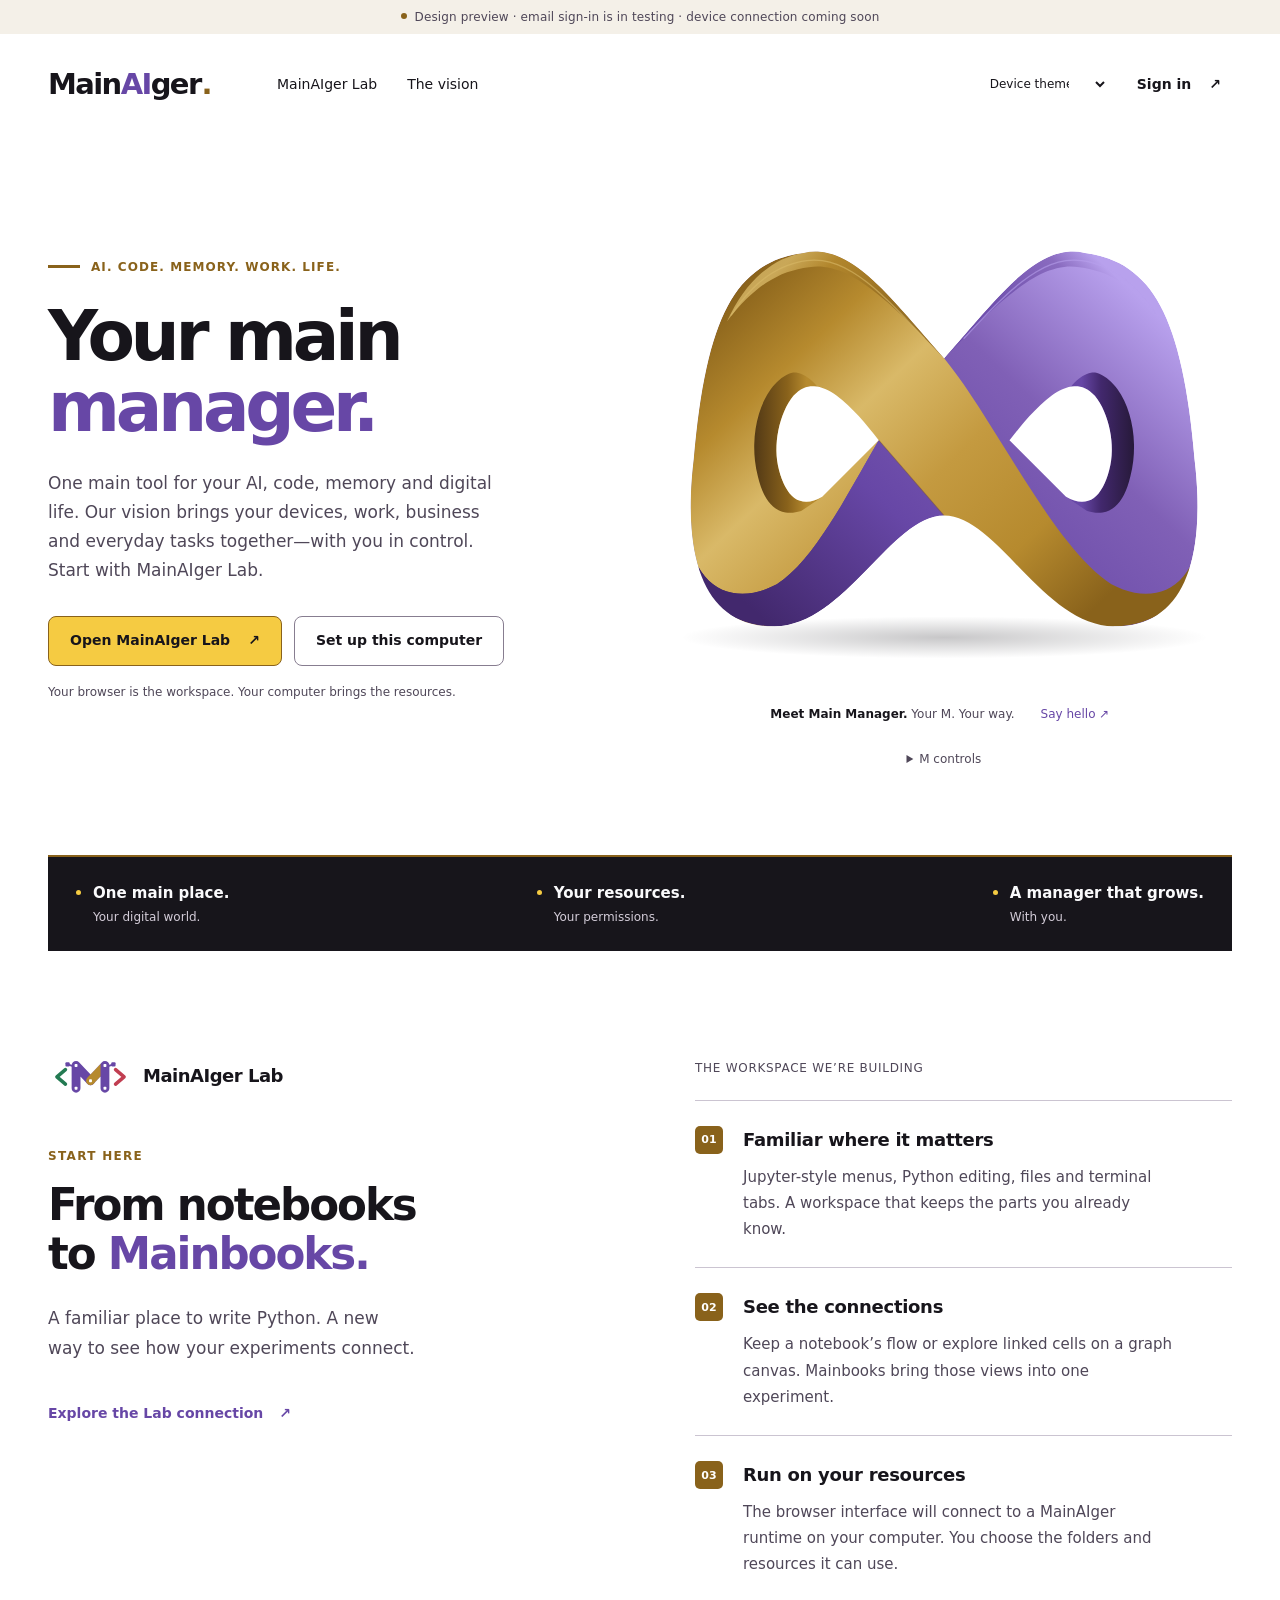
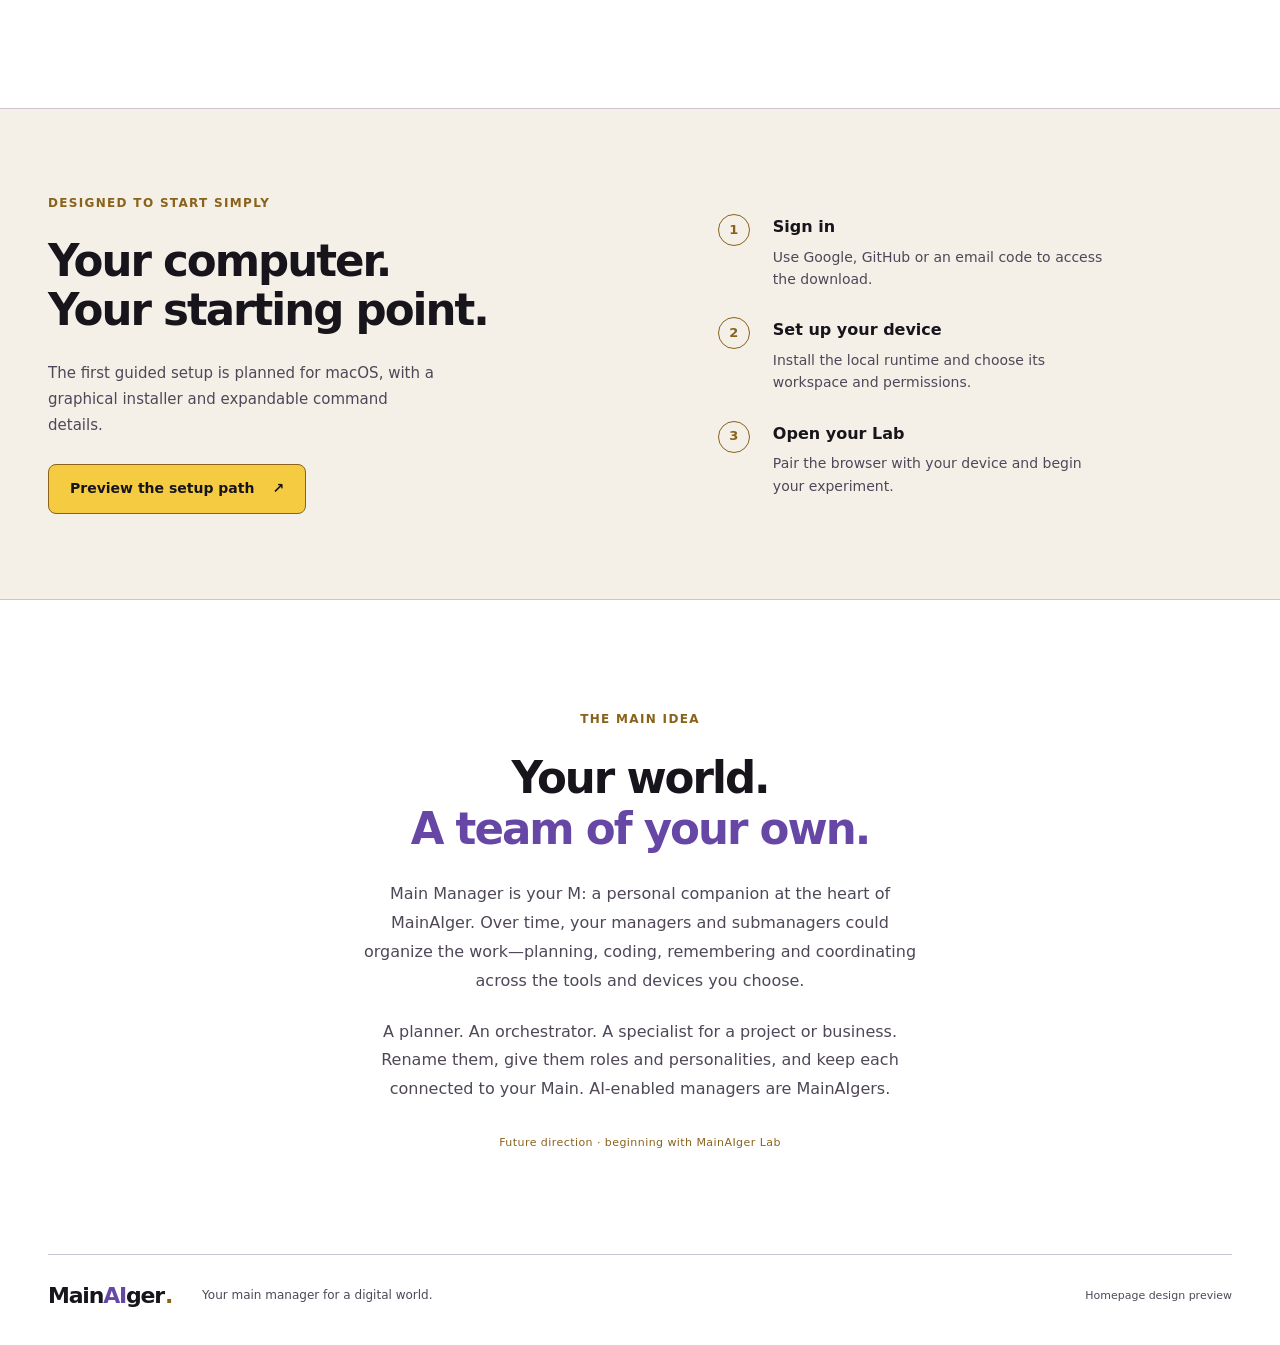
==== commit 725edbaf: "Enable invite-only email sign-in for testing" ====
--- a/site/index.html
+++ b/site/index.html
@@ -10,7 +10,7 @@
 </head>
 <body>
   <a class="skip-link" href="#main">Skip to content</a>
-  <div class="preview-note"><span class="preview-dot" aria-hidden="true"></span>Design preview · sign-in and device connection are not connected yet</div>
+  <div class="preview-note"><span class="preview-dot" aria-hidden="true"></span>Design preview · email sign-in is in testing · device connection coming soon</div>
   <header class="site-header wrap">
     <a class="wordmark" href="#main" aria-label="MainAIger home">Main<span>AI</span>ger<span class="brand-stop" aria-hidden="true">.</span></a>
     <nav class="main-nav" aria-label="Main navigation">
@@ -139,13 +139,25 @@
         <p class="dialog-note">The installer is not available in this preview. No software is installed and no permissions are requested.</p>
       </section>
       <section data-dialog-panel="signin" hidden>
-        <div class="auth-options"><button type="button" class="button button-outline button-full" disabled>Continue with Google</button><button type="button" class="button button-outline button-full" disabled>Continue with GitHub</button><button type="button" class="button button-outline button-full" disabled>Continue with an email code</button></div>
-        <p class="dialog-note">Sign-in is not connected yet. This preview does not collect your email or create an account.</p>
+        <div class="auth-options"><button type="button" class="button button-outline button-full" disabled>Continue with Google · later</button><button type="button" class="button button-outline button-full" disabled>Continue with GitHub · later</button></div>
+        <form id="auth-email-form" class="auth-form">
+          <label for="auth-email">Registered email</label><input id="auth-email" type="email" autocomplete="email" required maxlength="254" disabled>
+          <button id="auth-send" type="submit" class="button button-primary button-full" disabled>Send sign-in code</button>
+        </form>
+        <form id="auth-code-form" class="auth-form" hidden>
+          <label for="auth-code">Email code · 8 digits</label><input id="auth-code" type="text" inputmode="numeric" autocomplete="one-time-code" pattern="[0-9]{8}" minlength="8" maxlength="8" required disabled>
+          <button id="auth-verify" type="submit" class="button button-primary button-full" disabled>Verify code</button>
+        </form>
+        <div id="auth-account" hidden><p>Signed in as <span id="auth-account-email"></span></p><button id="auth-signout" type="button" class="button button-outline button-full">Sign out</button></div>
+        <p id="auth-status" class="dialog-note" role="status" aria-live="polite">Email sign-in is being configured.</p>
         <button type="button" class="text-link" data-open="setup">Back to setup <span aria-hidden="true">↗</span></button>
       </section>
     </div>
   </dialog>
   <script src="main-manager-rig.js"></script>
   <script src="app.js"></script>
+  <script src="auth-config.js"></script>
+  <script src="auth-client.js"></script>
+  <script src="auth-ui.js"></script>
 </body>
 </html>
--- a/site/styles.css
+++ b/site/styles.css
@@ -28,3 +28,6 @@
 .mascot-motion-controls button[aria-pressed=true]{background:var(--soft);border-color:var(--gold-ui);box-shadow:inset 0 -2px var(--gold-ui)}
 .mascot-motion-controls button:disabled{background:var(--soft);color:var(--muted);border-color:var(--line)}
 .mascot-controls-note{font-size:11px;line-height:1.6;margin:10px 0 0;color:var(--muted)}
+
+/* Account fields extend only the existing sign-in dialog. */
+.auth-form{display:grid;gap:10px;margin-top:18px}.auth-form[hidden],#auth-account[hidden]{display:none}.auth-form label{font-size:14px;font-weight:600}.auth-form input{min-height:46px;width:100%;border:1px solid var(--control-line,#877d90);border-radius:8px;background:var(--bg,#fff);color:var(--ink,#17151b);font:inherit;padding:10px 12px}.auth-form input:focus-visible{outline:3px solid var(--purple,#6747a6);outline-offset:3px}.auth-form input:disabled{opacity:.6}#auth-account-email{overflow-wrap:anywhere}
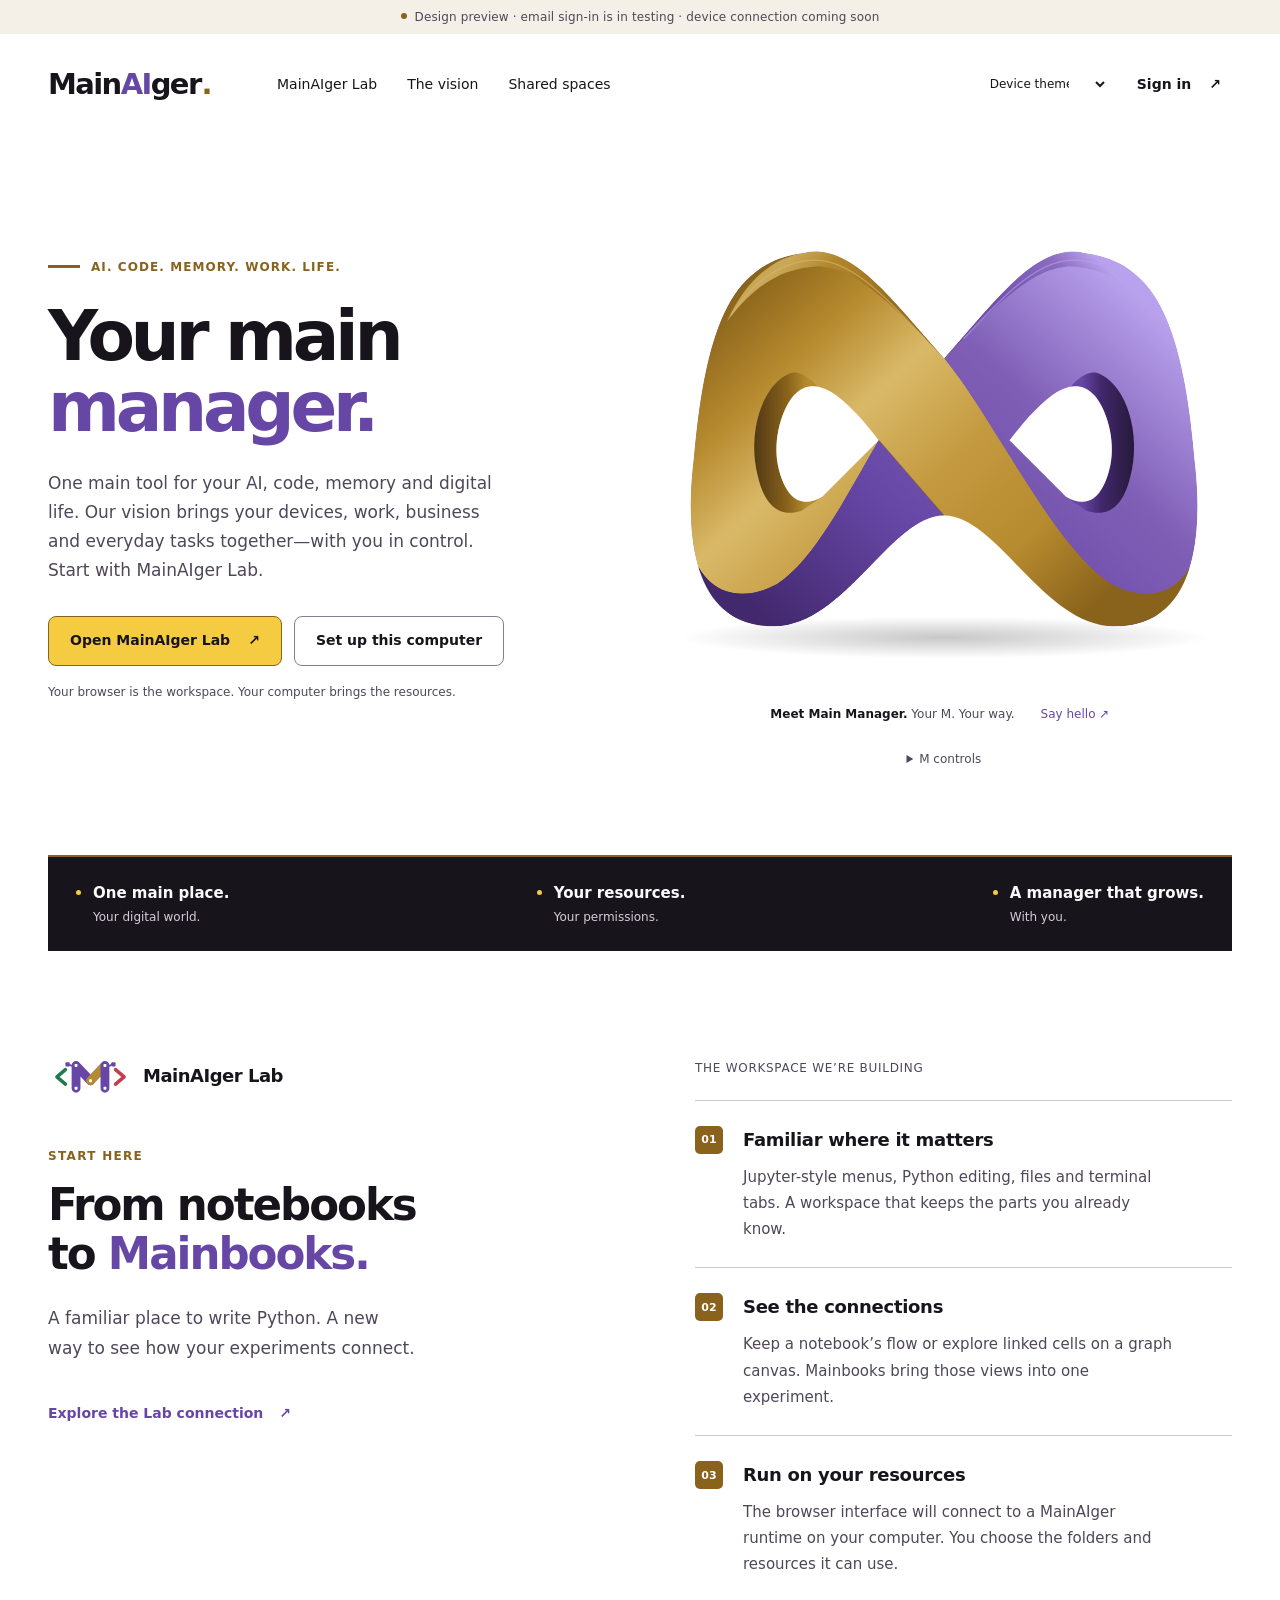
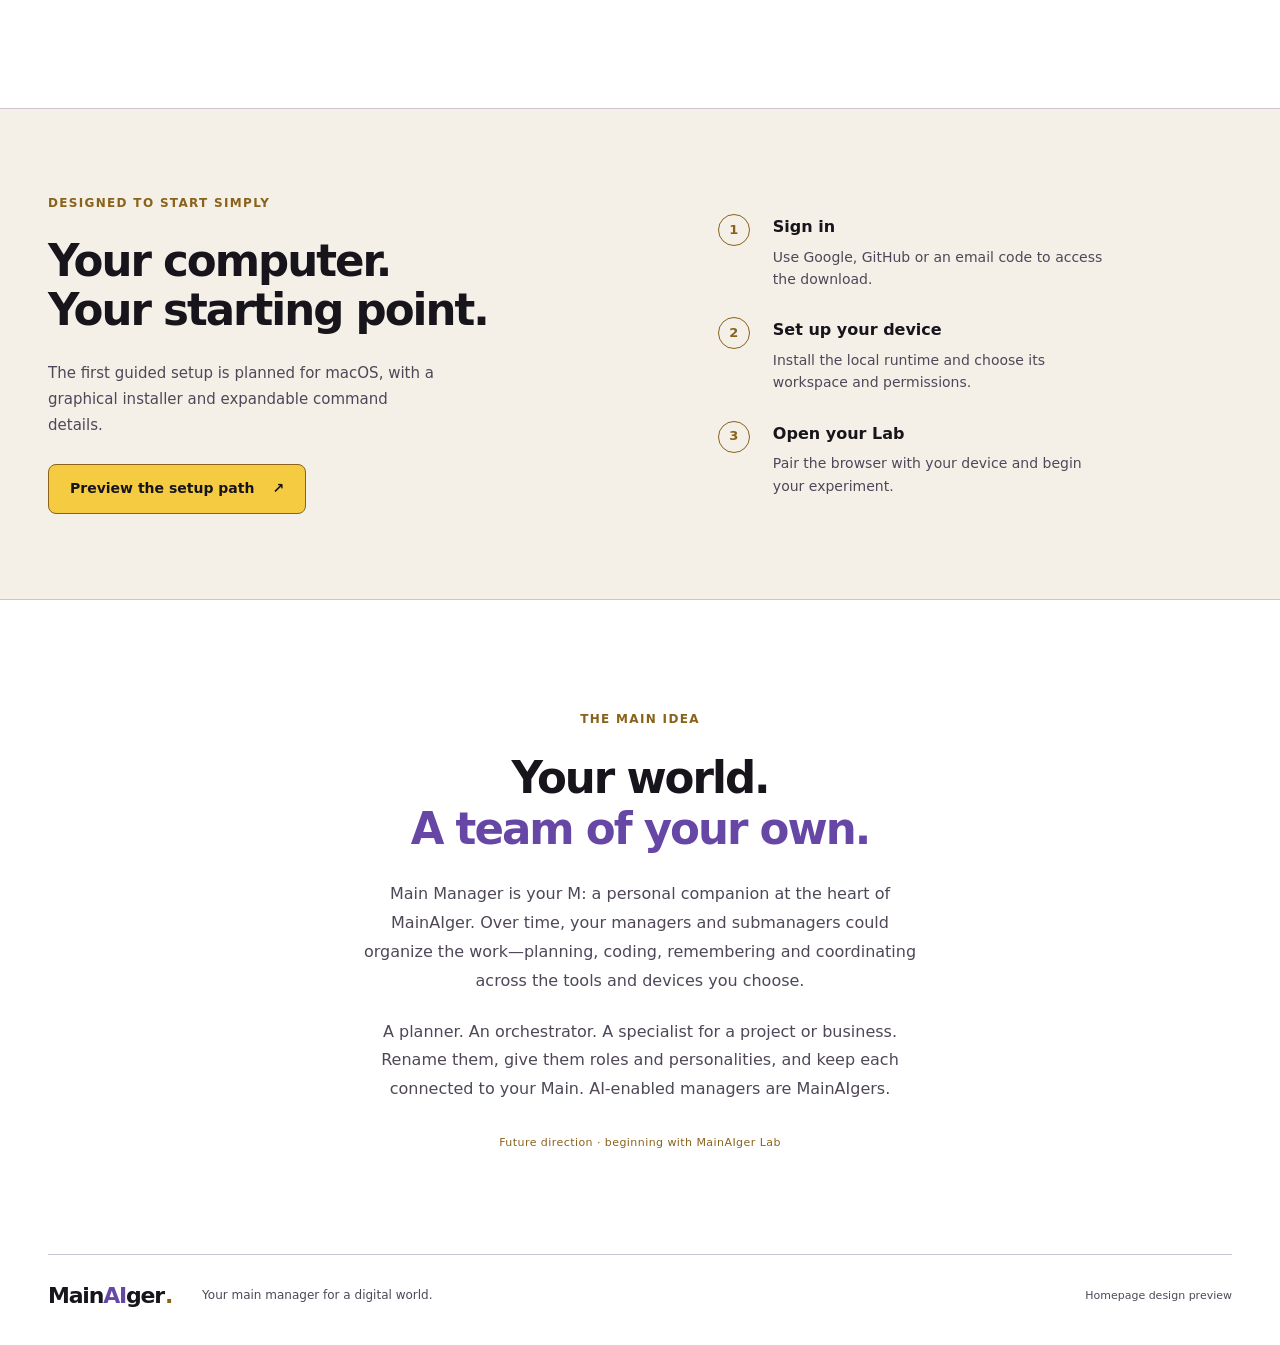
==== commit cdbc55fb: "Add opt-in shared spaces and local owner permissions" ====
--- a/site/index.html
+++ b/site/index.html
@@ -16,6 +16,7 @@
     <nav class="main-nav" aria-label="Main navigation">
       <a href="#lab">MainAIger Lab</a>
       <a href="#about">The vision</a>
+      <a href="directory/">Shared spaces</a>
     </nav>
     <div class="header-actions">
       <label class="theme-control"><span class="sr-only">Appearance</span><select id="theme" aria-label="Appearance"><option value="system">Device theme</option><option value="light">Light</option><option value="dark">Dark</option></select></label>
@@ -138,6 +139,18 @@
         <button type="button" class="button button-primary button-full" data-open="signin">See sign-in options <span aria-hidden="true">↗</span></button>
         <p class="dialog-note">The installer is not available in this preview. No software is installed and no permissions are requested.</p>
       </section>
+      <section data-dialog-panel="workspace" hidden aria-labelledby="workspace-heading">
+        <div class="workspace-state"><span aria-hidden="true">●</span><div><strong id="workspace-heading">No device connected</strong><p>Your account is signed in. Device access requires a separate connection.</p></div></div>
+        <ol class="dialog-steps workspace-steps">
+          <li><strong>Choose a device</strong><span>Start with your Mac or an existing private MainAIger server. The connector and pairing flow are not available yet.</span></li>
+          <li><strong>Choose your workspace</strong><span>Select folders and permissions on your device when setup is available. The website cannot access files or run commands yet.</span></li>
+          <li><strong>Open your Lab</strong><span>Notebook editing, code execution, terminal actions and Ollama connections are planned; none are connected in this preview.</span></li>
+        </ol>
+        <p class="dialog-note">The macOS installer is not available yet. You can continue exploring the site while setup is developed.</p>
+        <a class="button button-primary button-full" href="directory/">Open shared spaces <span aria-hidden="true">↗</span></a>
+        <p class="dialog-note">Browse public listings or sign in on the directory page to manage sharing. Sign-in is kept only in the page where you enter your code.</p>
+        <button type="button" class="button button-outline button-full workspace-account" data-open="signin">Account and sign out <span aria-hidden="true">↗</span></button>
+      </section>
       <section data-dialog-panel="signin" hidden>
         <div class="auth-options"><button type="button" class="button button-outline button-full" disabled>Continue with Google · later</button><button type="button" class="button button-outline button-full" disabled>Continue with GitHub · later</button></div>
         <form id="auth-email-form" class="auth-form">
@@ -148,7 +161,7 @@
           <label for="auth-code">Email code · 8 digits</label><input id="auth-code" type="text" inputmode="numeric" autocomplete="one-time-code" pattern="[0-9]{8}" minlength="8" maxlength="8" required disabled>
           <button id="auth-verify" type="submit" class="button button-primary button-full" disabled>Verify code</button>
         </form>
-        <div id="auth-account" hidden><p>Signed in as <span id="auth-account-email"></span></p><button id="auth-signout" type="button" class="button button-outline button-full">Sign out</button></div>
+        <div id="auth-account" hidden><p>Signed in as <span id="auth-account-email"></span></p><button type="button" class="button button-primary button-full" data-open="workspace">View device setup <span aria-hidden="true">↗</span></button><button id="auth-signout" type="button" class="button button-outline button-full">Sign out</button></div>
         <p id="auth-status" class="dialog-note" role="status" aria-live="polite">Email sign-in is being configured.</p>
         <button type="button" class="text-link" data-open="setup">Back to setup <span aria-hidden="true">↗</span></button>
       </section>
--- a/site/styles.css
+++ b/site/styles.css
@@ -31,3 +31,5 @@
 
 /* Account fields extend only the existing sign-in dialog. */
 .auth-form{display:grid;gap:10px;margin-top:18px}.auth-form[hidden],#auth-account[hidden]{display:none}.auth-form label{font-size:14px;font-weight:600}.auth-form input{min-height:46px;width:100%;border:1px solid var(--control-line,#877d90);border-radius:8px;background:var(--bg,#fff);color:var(--ink,#17151b);font:inherit;padding:10px 12px}.auth-form input:focus-visible{outline:3px solid var(--purple,#6747a6);outline-offset:3px}.auth-form input:disabled{opacity:.6}#auth-account-email{overflow-wrap:anywhere}
+
+.workspace-state{display:flex;gap:12px;padding:16px;background:var(--soft);border-radius:10px;margin:8px 0 22px}.workspace-state>span{color:var(--gold-text);font-size:12px;line-height:1.8}.workspace-state strong{font-size:15px}.workspace-state p{color:var(--muted);font-size:13px;line-height:1.55;margin:3px 0 0}.workspace-steps{margin-bottom:16px}.workspace-account{margin-top:18px}
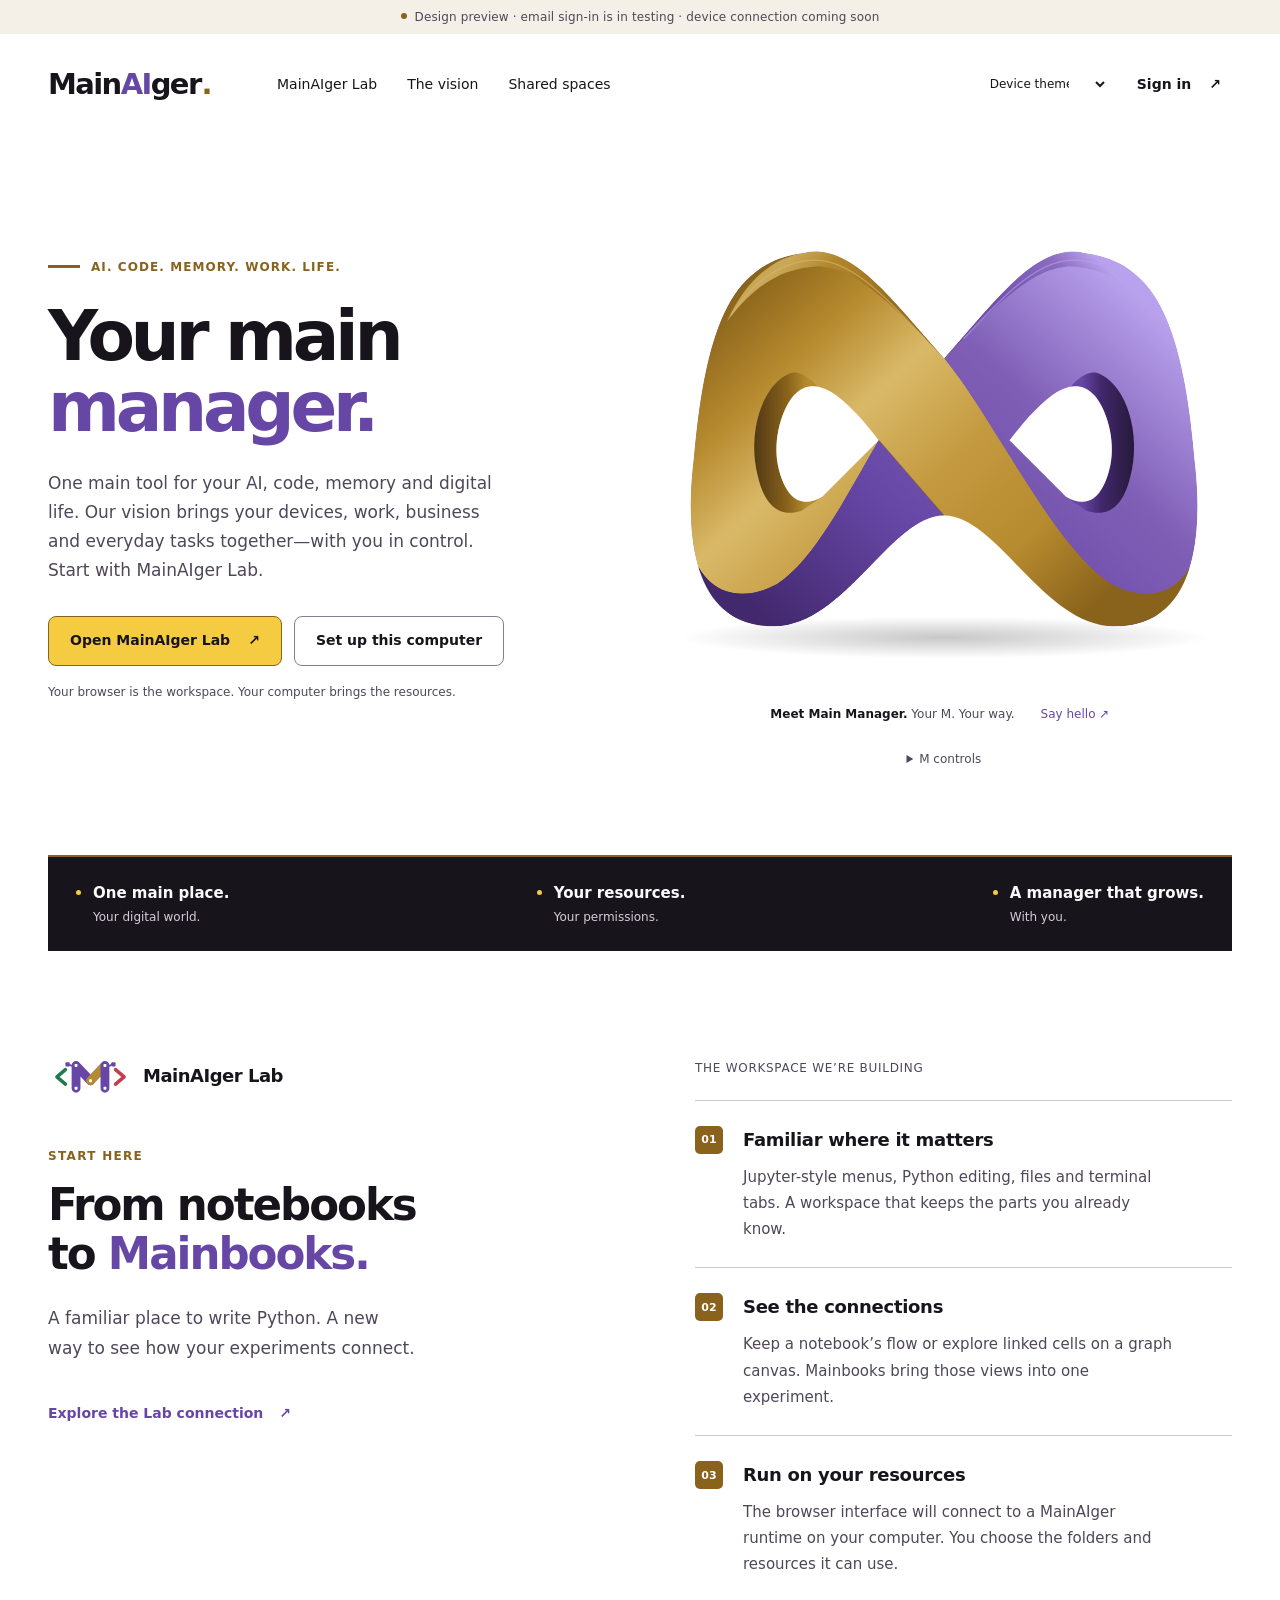
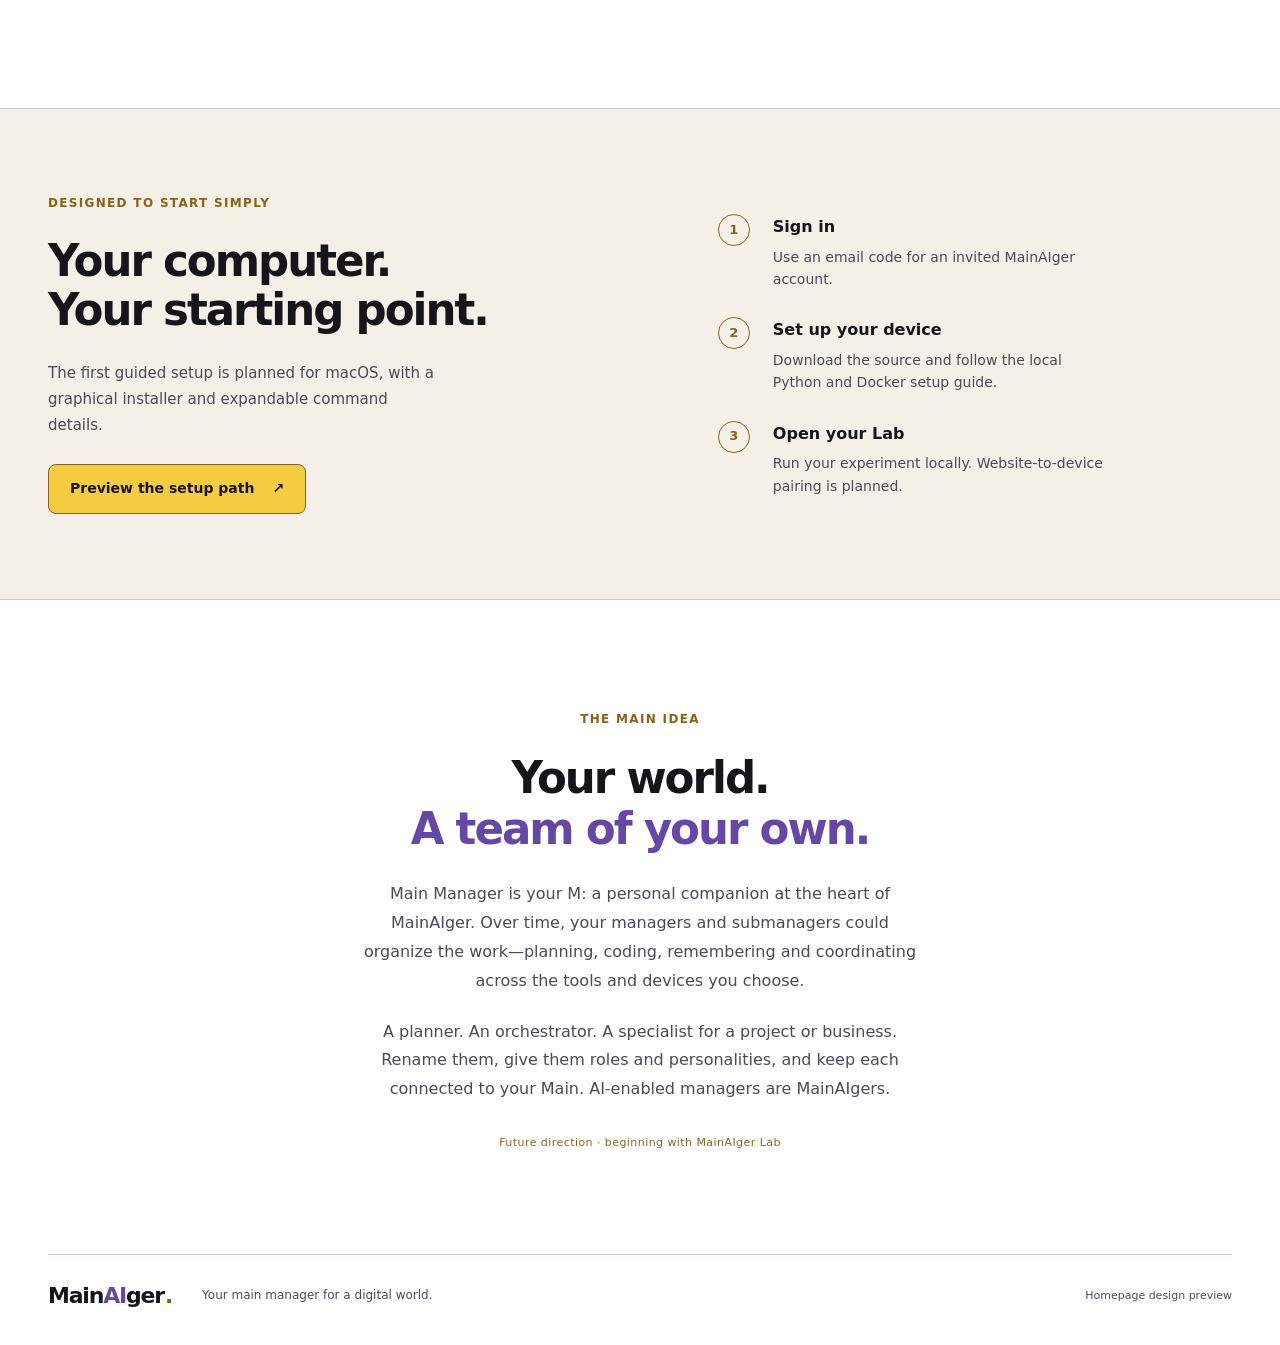
==== commit cd4de115: "Add local Python Lab onboarding and tab sign-in continuity" ====
--- a/site/index.html
+++ b/site/index.html
@@ -114,7 +114,7 @@
     <section class="setup-section" aria-labelledby="setup-title">
       <div class="wrap setup-inner">
         <div><p class="eyebrow">Designed to start simply</p><h2 id="setup-title">Your computer.<br>Your starting point.</h2><p>The first guided setup is planned for macOS, with a graphical installer and expandable command details.</p><button class="button button-primary" type="button" data-open="setup">Preview the setup path <span aria-hidden="true">↗</span></button></div>
-        <ol class="setup-steps"><li><span class="step-index">1</span><div><h3>Sign in</h3><p>Use Google, GitHub or an email code to access the download.</p></div></li><li><span class="step-index">2</span><div><h3>Set up your device</h3><p>Install the local runtime and choose its workspace and permissions.</p></div></li><li><span class="step-index">3</span><div><h3>Open your Lab</h3><p>Pair the browser with your device and begin your experiment.</p></div></li></ol>
+        <ol class="setup-steps"><li><span class="step-index">1</span><div><h3>Sign in</h3><p>Use an email code for an invited MainAIger account.</p></div></li><li><span class="step-index">2</span><div><h3>Set up your device</h3><p>Download the source and follow the local Python and Docker setup guide.</p></div></li><li><span class="step-index">3</span><div><h3>Open your Lab</h3><p>Run your experiment locally. Website-to-device pairing is planned.</p></div></li></ol>
       </div>
     </section>
 
@@ -135,24 +135,23 @@
       </section>
       <section data-dialog-panel="setup" hidden>
         <p class="platform-tag">First platform: macOS</p>
-        <ol class="dialog-steps"><li><strong>Sign in to access the download</strong><span>Google, GitHub or an email sign-in code.</span></li><li><strong>Install and choose your workspace</strong><span>A guided installer with expandable command details.</span></li><li><strong>Review access and connect</strong><span>Choose folders, runtime settings and when MainAIger starts.</span></li></ol>
-        <button type="button" class="button button-primary button-full" data-open="signin">See sign-in options <span aria-hidden="true">↗</span></button>
-        <p class="dialog-note">The installer is not available in this preview. No software is installed and no permissions are requested.</p>
+        <ol class="dialog-steps"><li><strong>Choose how to start</strong><span>Run a local Python Lab or explore another person's shared space.</span></li><li><strong>Prepare your computer</strong><span>Follow the prototype setup, then choose a folder and resource limits on your own device.</span></li><li><strong>Review connections separately</strong><span>Requests and device permissions require the owner's approval.</span></li></ol>
+        <a class="button button-primary button-full" href="get-started/">See the setup choices <span aria-hidden="true">↗</span></a>
+        <button type="button" class="button button-outline button-full" data-open="signin">Account and sign in <span aria-hidden="true">↗</span></button>
+        <p class="dialog-note">The local Lab is an early prototype; the guided desktop installer and automatic pairing are not available yet.</p>
       </section>
       <section data-dialog-panel="workspace" hidden aria-labelledby="workspace-heading">
         <div class="workspace-state"><span aria-hidden="true">●</span><div><strong id="workspace-heading">No device connected</strong><p>Your account is signed in. Device access requires a separate connection.</p></div></div>
-        <ol class="dialog-steps workspace-steps">
-          <li><strong>Choose a device</strong><span>Start with your Mac or an existing private MainAIger server. The connector and pairing flow are not available yet.</span></li>
-          <li><strong>Choose your workspace</strong><span>Select folders and permissions on your device when setup is available. The website cannot access files or run commands yet.</span></li>
-          <li><strong>Open your Lab</strong><span>Notebook editing, code execution, terminal actions and Ollama connections are planned; none are connected in this preview.</span></li>
-        </ol>
-        <p class="dialog-note">The macOS installer is not available yet. You can continue exploring the site while setup is developed.</p>
-        <a class="button button-primary button-full" href="directory/">Open shared spaces <span aria-hidden="true">↗</span></a>
-        <p class="dialog-note">Browse public listings or sign in on the directory page to manage sharing. Sign-in is kept only in the page where you enter your code.</p>
+        <p class="dialog-note">Choose a starting point. You control what your installation shares.</p>
+        <a class="button button-primary button-full" href="get-started/#local">Set up my local Lab <span aria-hidden="true">↗</span></a>
+        <a class="button button-outline button-full" href="directory/">Discover shared spaces <span aria-hidden="true">↗</span></a>
+        <a class="button button-outline button-full" href="directory/?view=requests">View my access requests <span aria-hidden="true">↗</span></a>
+        <a class="button button-outline button-full" href="directory/?view=mine">Create or manage my space <span aria-hidden="true">↗</span></a>
+        <p class="dialog-note">Accepted requests still need local permission. Automatic connections are not available yet.</p>
         <button type="button" class="button button-outline button-full workspace-account" data-open="signin">Account and sign out <span aria-hidden="true">↗</span></button>
       </section>
       <section data-dialog-panel="signin" hidden>
-        <div class="auth-options"><button type="button" class="button button-outline button-full" disabled>Continue with Google · later</button><button type="button" class="button button-outline button-full" disabled>Continue with GitHub · later</button></div>
+        <div class="auth-options"><button id="auth-google" type="button" class="button button-outline button-full" disabled>Continue with Google · setup pending</button><button type="button" class="button button-outline button-full" disabled>Continue with GitHub · later</button></div>
         <form id="auth-email-form" class="auth-form">
           <label for="auth-email">Registered email</label><input id="auth-email" type="email" autocomplete="email" required maxlength="254" disabled>
           <button id="auth-send" type="submit" class="button button-primary button-full" disabled>Send sign-in code</button>
